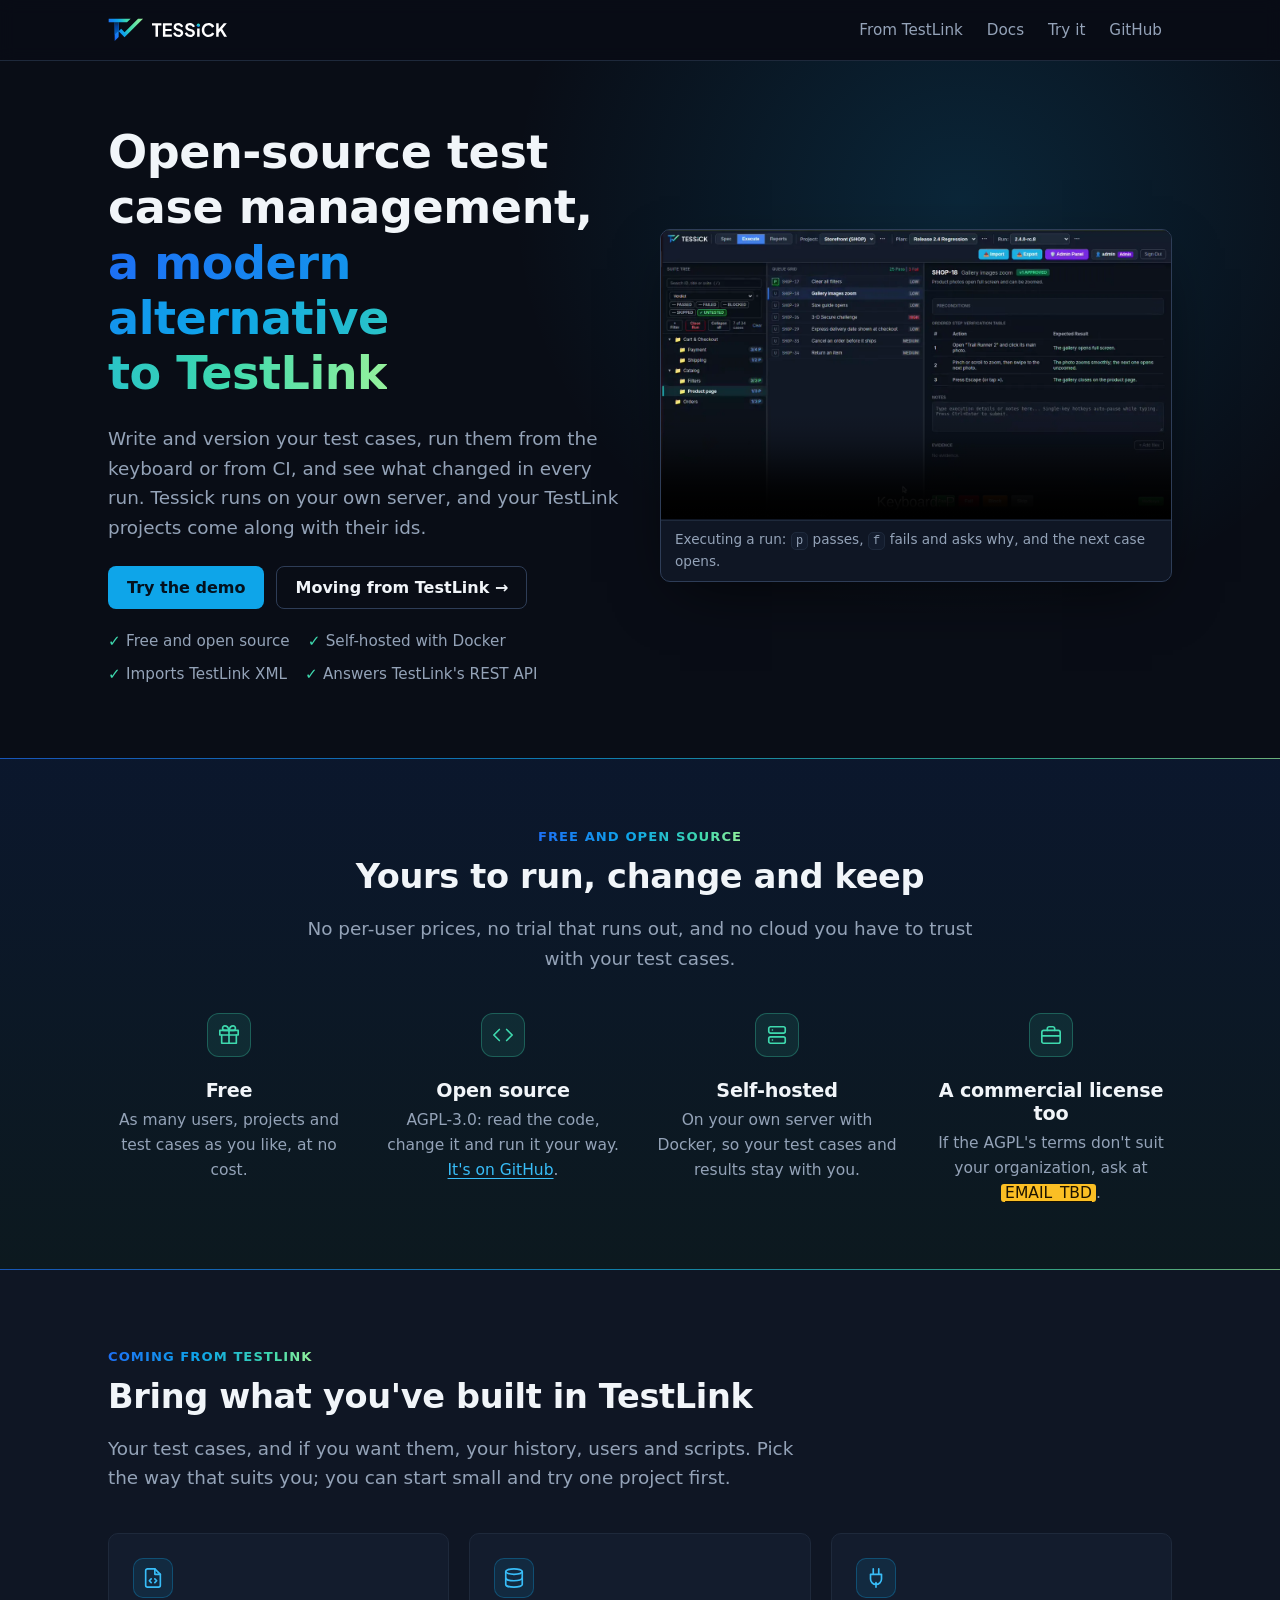
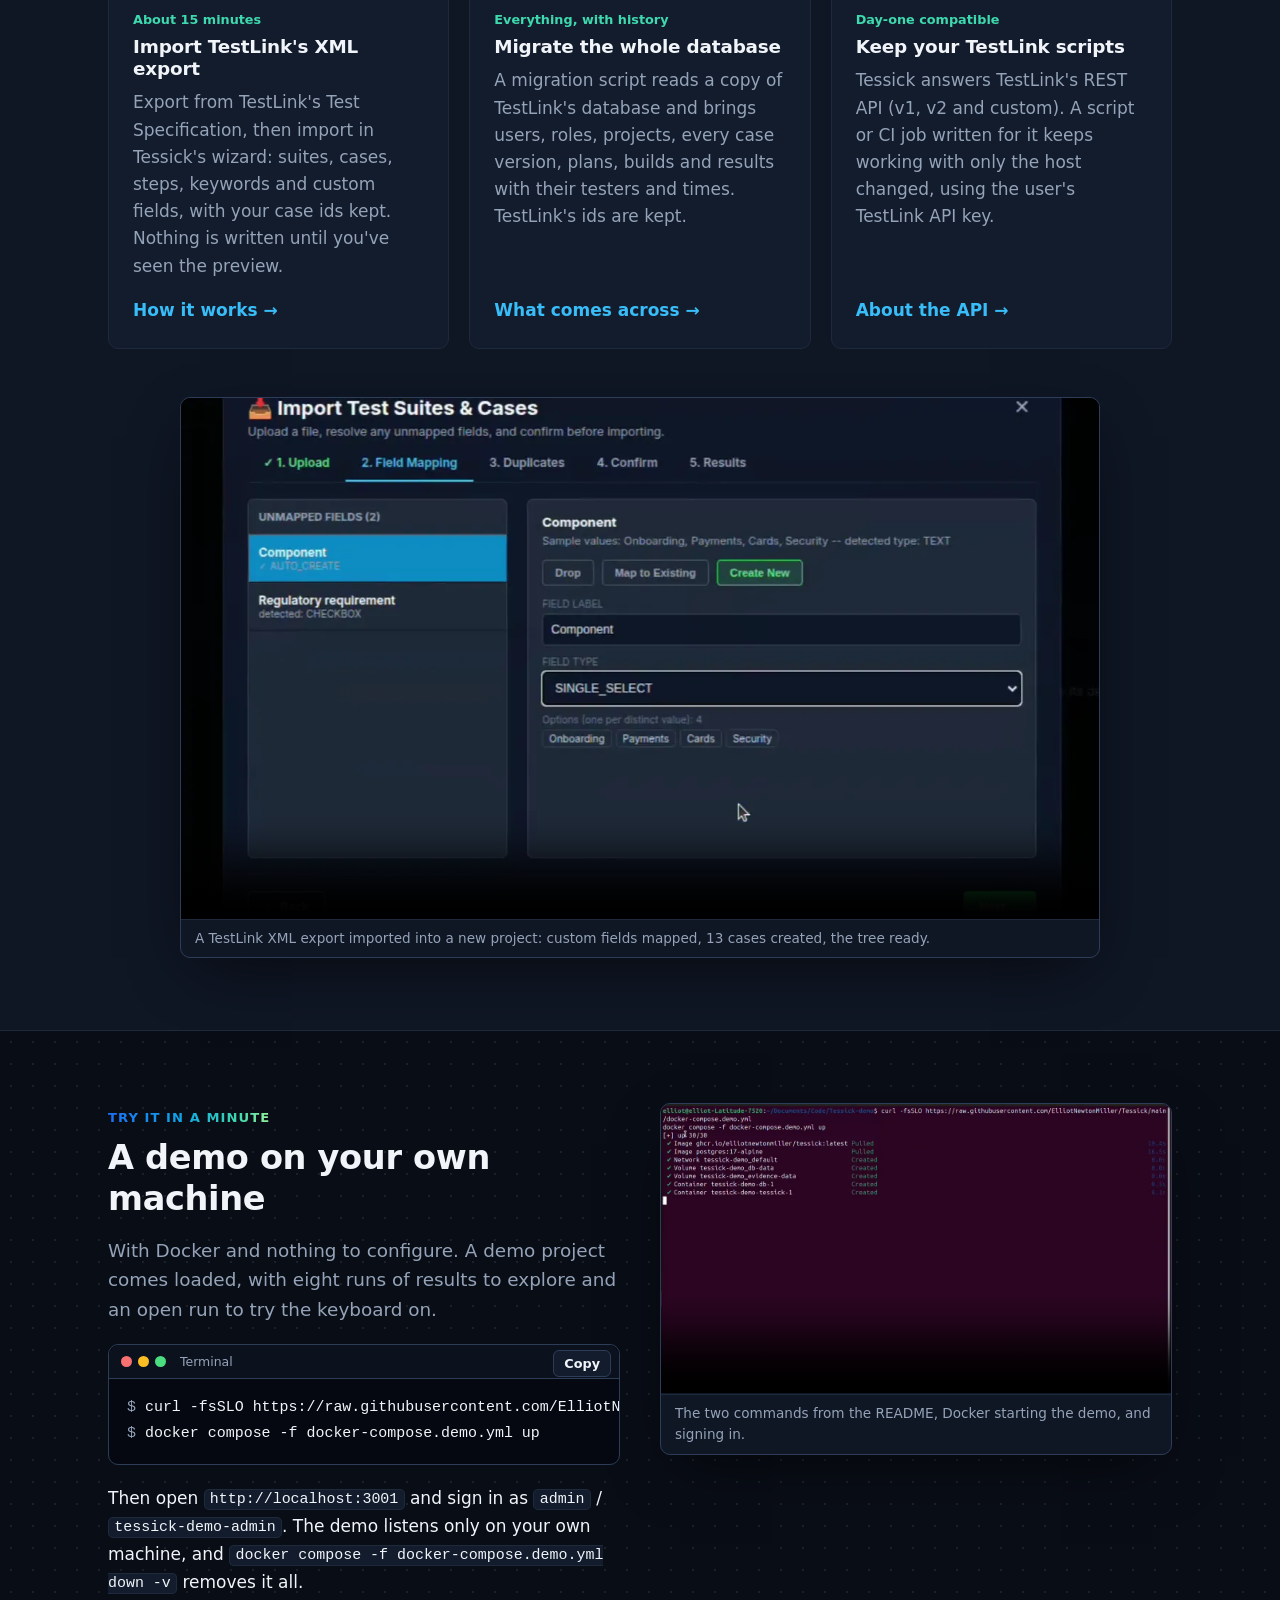
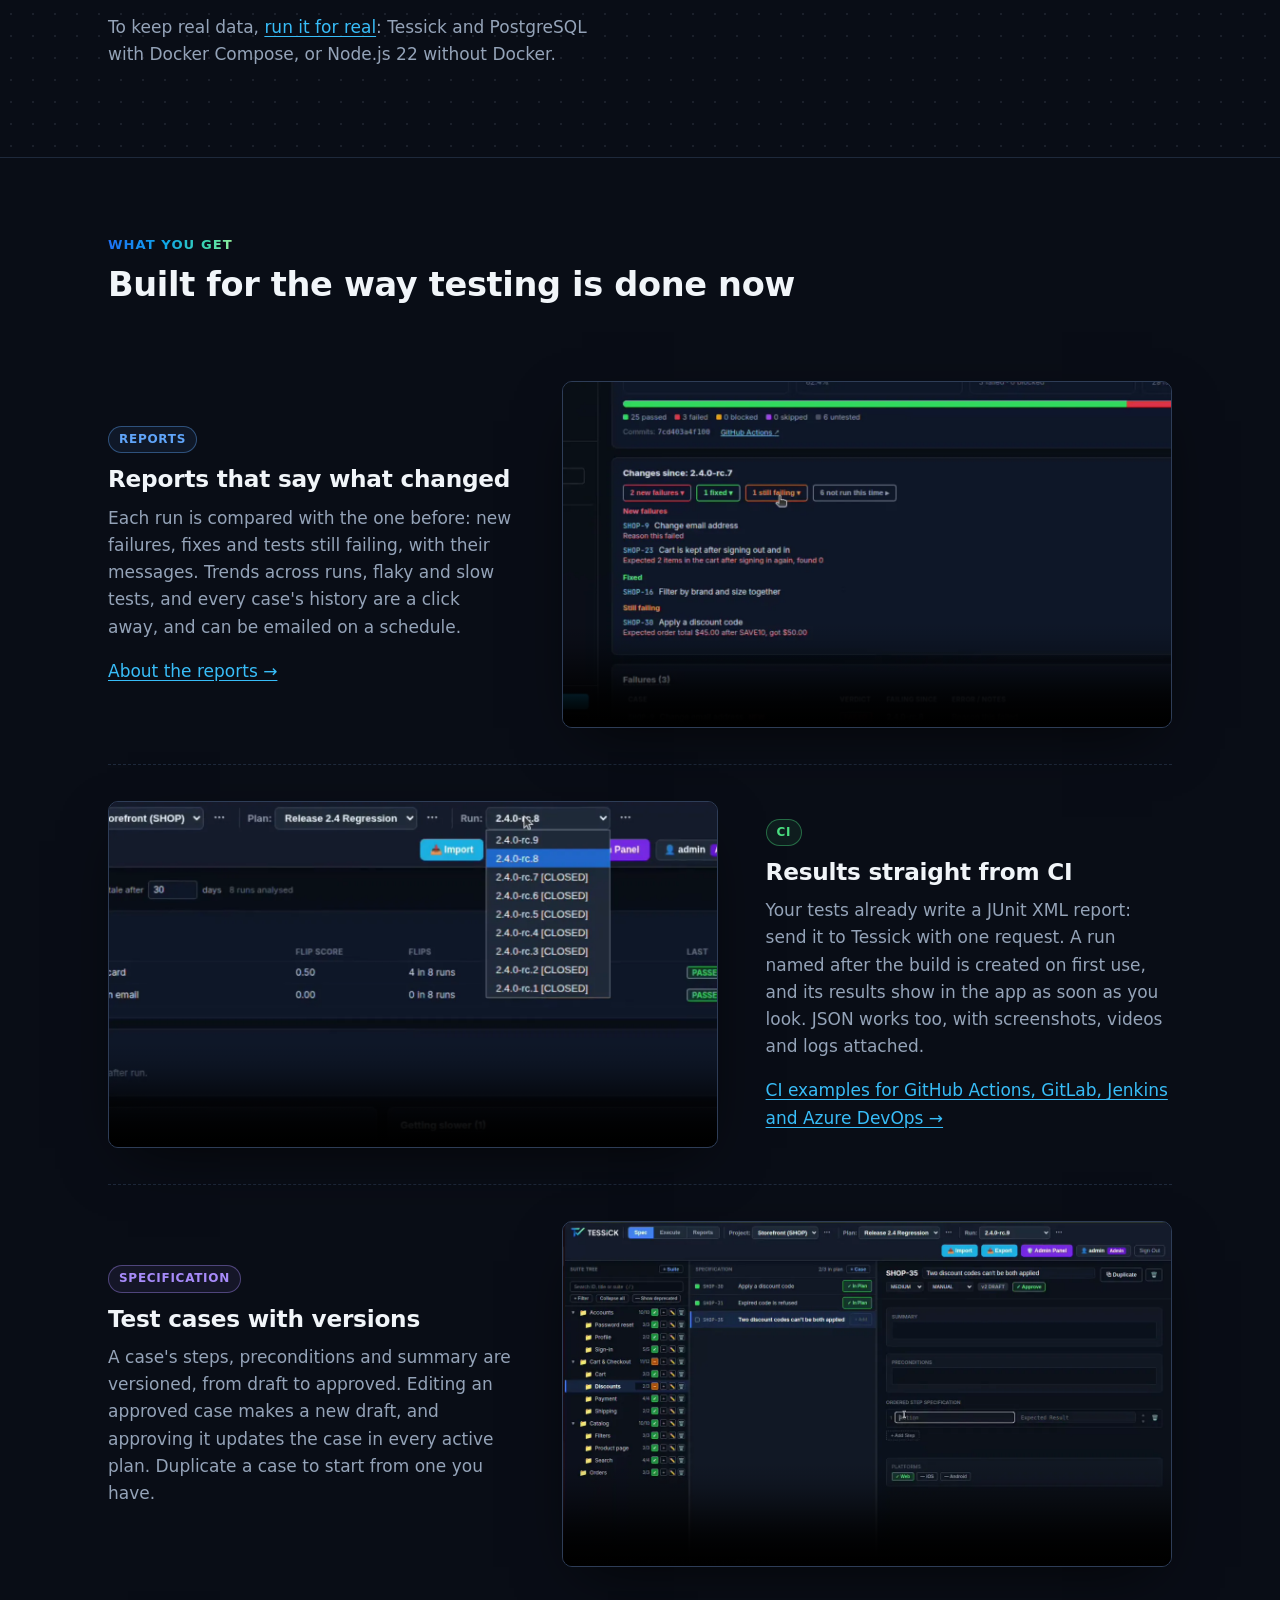
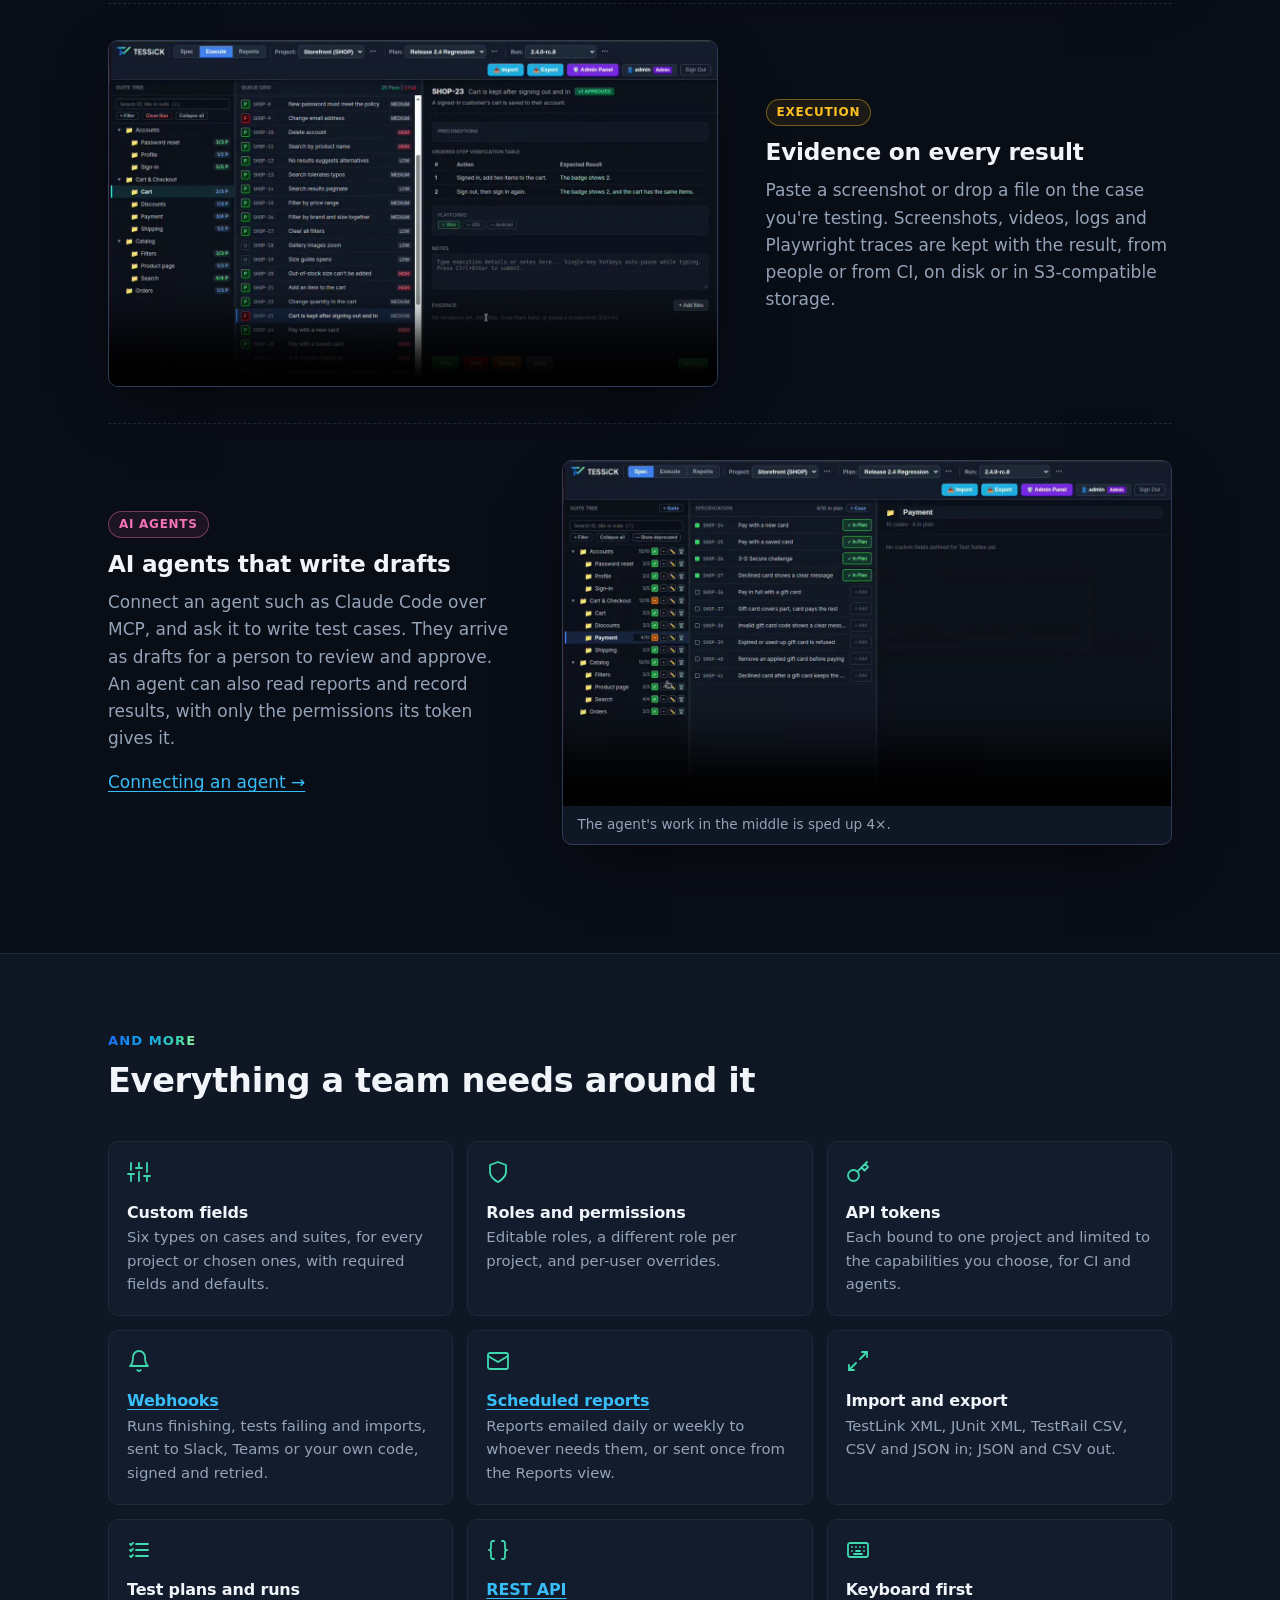
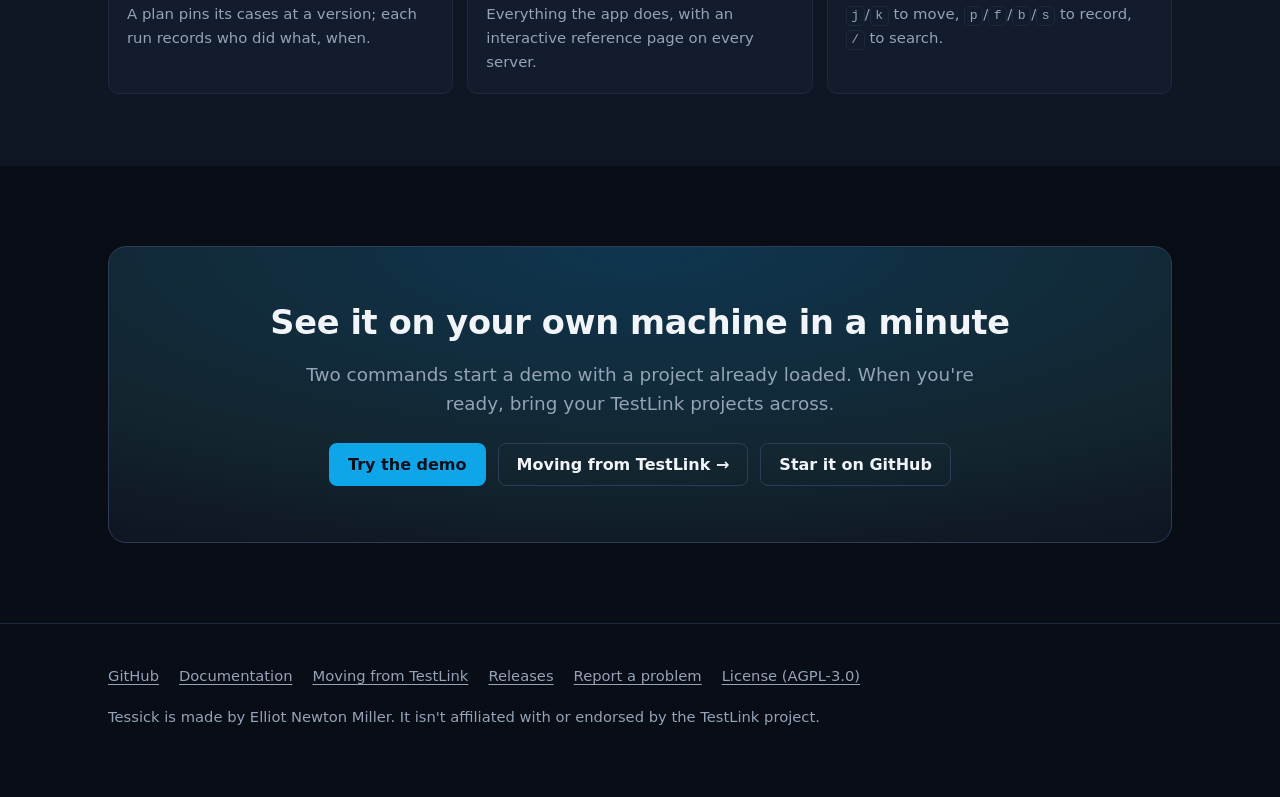
==== index.html @ b635a660 "Home page: free and open source comes second; more variety down the page The free-and-open-source ba" ====
<!doctype html>
<html lang="en">
<head>
  <meta charset="utf-8">
  <meta name="viewport" content="width=device-width, initial-scale=1">
  <title>Tessick: open-source test case management, a modern alternative to TestLink</title>
  <meta name="description" content="Tessick is free, open-source, self-hosted test case management. Bring your TestLink projects across with their ids, run tests from the keyboard or from CI, and see what changed in every run.">
  <link rel="canonical" href="https://elliotnewtonmiller.github.io/tessick-site/">
  <meta property="og:type" content="website">
  <meta property="og:site_name" content="Tessick">
  <meta property="og:title" content="Tessick: open-source test case management">
  <meta property="og:description" content="A modern, self-hosted alternative to TestLink. Your TestLink projects come along with their ids.">
  <meta property="og:url" content="https://elliotnewtonmiller.github.io/tessick-site/">
  <meta property="og:image" content="https://elliotnewtonmiller.github.io/tessick-site/media/og.png">
  <meta property="og:image:width" content="1280">
  <meta property="og:image:height" content="640">
  <meta name="twitter:card" content="summary_large_image">
  <meta name="theme-color" content="#090d16">
  <link rel="icon" type="image/svg+xml" href="assets/tessick-mark.svg">
  <link rel="stylesheet" href="assets/site.css">
  <script type="application/ld+json">
  {
    "@context": "https://schema.org",
    "@type": "SoftwareApplication",
    "name": "Tessick",
    "applicationCategory": "DeveloperApplication",
    "operatingSystem": "Linux, macOS, Windows (Docker)",
    "description": "Open-source, self-hosted test case management: a modern alternative to TestLink.",
    "url": "https://elliotnewtonmiller.github.io/tessick-site/",
    "downloadUrl": "https://github.com/ElliotNewtonMiller/Tessick",
    "license": "https://www.gnu.org/licenses/agpl-3.0.html",
    "offers": { "@type": "Offer", "price": "0", "priceCurrency": "USD" }
  }
  </script>
  <script src="assets/site.js" defer></script>
</head>
<body>
<a class="skip" href="#main">Skip to content</a>

<header class="site-header">
  <div class="wrap">
    <a class="brand" href="./" aria-label="Tessick home">
      <img class="mark" src="assets/tessick-mark.svg" alt="" width="36" height="24">
      <img class="word" src="assets/tessick-wordmark-white.svg" alt="Tessick" width="86" height="14">
    </a>
    <nav class="nav" aria-label="Main">
      <a href="testlink/">From TestLink</a>
      <a href="docs/">Docs</a>
      <a class="hide-sm" href="#try">Try it</a>
      <a href="https://github.com/ElliotNewtonMiller/Tessick">GitHub</a>
    </nav>
  </div>
</header>

<main id="main">

<section class="hero">
  <div class="wrap">
    <div>
      <h1>Open-source test case management, <span class="grad">a modern alternative to&nbsp;TestLink</span></h1>
      <p class="lead">Write and version your test cases, run them from the keyboard or from CI, and see what changed in every run. Tessick runs on your own server, and your TestLink projects come along with their ids.</p>
      <div class="actions">
        <a class="btn btn-primary" href="#try">Try the demo</a>
        <a class="btn btn-ghost" href="testlink/">Moving from TestLink →</a>
      </div>
      <ul class="facts">
        <li>Free and open source</li>
        <li>Self-hosted with Docker</li>
        <li>Imports TestLink XML</li>
        <li>Answers TestLink's REST API</li>
      </ul>
    </div>
    <figure class="clip" style="margin:0">
      <video data-autoplay muted loop playsinline preload="none" poster="media/keyboard-execution.webp" width="1280" height="726" aria-label="Recording results from the keyboard: each key records a verdict and moves to the next case, and a failure takes a note">
        <source src="media/keyboard-execution.mp4" type="video/mp4">
      </video>
      <figcaption>Executing a run: <code>p</code> passes, <code>f</code> fails and asks why, and the next case opens.</figcaption>
    </figure>
  </div>
</section>

<section class="oss" id="open-source">
  <div class="wrap">
    <div class="oss-head">
      <span class="eyebrow">Free and open source</span>
      <h2>Yours to run, change and keep</h2>
      <p class="lead">No per-user prices, no trial that runs out, and no cloud you have to trust with your test cases.</p>
    </div>
    <div class="pillars">
      <div class="pillar"><svg class="icon" viewBox="0 0 24 24" aria-hidden="true"><path d="M20 12v9H4v-9"/><path d="M2 7h20v5H2z"/><path d="M12 21V7"/><path d="M12 7H7.5a2.5 2.5 0 1 1 0-5C11 2 12 7 12 7z"/><path d="M12 7h4.5a2.5 2.5 0 1 0 0-5C13 2 12 7 12 7z"/></svg><h3>Free</h3><p>As many users, projects and test cases as you like, at no cost.</p></div>
      <div class="pillar"><svg class="icon" viewBox="0 0 24 24" aria-hidden="true"><path d="m16 18 6-6-6-6"/><path d="m8 6-6 6 6 6"/></svg><h3>Open source</h3><p>AGPL-3.0: read the code, change it and run it your way. <a href="https://github.com/ElliotNewtonMiller/Tessick">It's on GitHub</a>.</p></div>
      <div class="pillar"><svg class="icon" viewBox="0 0 24 24" aria-hidden="true"><rect x="3" y="3" width="18" height="7" rx="2"/><rect x="3" y="14" width="18" height="7" rx="2"/><path d="M7 6.5h.01M7 17.5h.01"/></svg><h3>Self-hosted</h3><p>On your own server with Docker, so your test cases and results stay with you.</p></div>
      <div class="pillar"><svg class="icon" viewBox="0 0 24 24" aria-hidden="true"><rect x="2" y="7" width="20" height="14" rx="2"/><path d="M16 7V5a2 2 0 0 0-2-2h-4a2 2 0 0 0-2 2v2"/><path d="M2 13h20"/></svg><h3>A commercial license too</h3><p>If the AGPL's terms don't suit your organization, ask at <a class="todo" href="mailto:EMAIL_TBD">EMAIL_TBD</a>.</p></div>
    </div>
  </div>
</section>

<section class="tint" id="from-testlink">
  <div class="wrap">
    <div class="section-head">
      <span class="eyebrow">Coming from TestLink</span>
      <h2>Bring what you've built in TestLink</h2>
      <p class="lead">Your test cases, and if you want them, your history, users and scripts. Pick the way that suits you; you can start small and try one project first.</p>
    </div>
    <div class="cards">
      <div class="card">
        <svg class="icon" viewBox="0 0 24 24" aria-hidden="true"><path d="M14 2H6a2 2 0 0 0-2 2v16a2 2 0 0 0 2 2h12a2 2 0 0 0 2-2V8z"/><path d="M14 2v6h6"/><path d="m10 13-2 2 2 2M14 13l2 2-2 2"/></svg>
        <div class="tag">About 15 minutes</div>
        <h3>Import TestLink's XML export</h3>
        <p>Export from TestLink's Test Specification, then import in Tessick's wizard: suites, cases, steps, keywords and custom fields, with your case ids kept. Nothing is written until you've seen the preview.</p>
        <a class="more" href="testlink/#xml">How it works →</a>
      </div>
      <div class="card">
        <svg class="icon" viewBox="0 0 24 24" aria-hidden="true"><ellipse cx="12" cy="5" rx="9" ry="3"/><path d="M3 5v14c0 1.7 4 3 9 3s9-1.3 9-3V5"/><path d="M3 12c0 1.7 4 3 9 3s9-1.3 9-3"/></svg>
        <div class="tag">Everything, with history</div>
        <h3>Migrate the whole database</h3>
        <p>A migration script reads a copy of TestLink's database and brings users, roles, projects, every case version, plans, builds and results with their testers and times. TestLink's ids are kept.</p>
        <a class="more" href="testlink/#database">What comes across →</a>
      </div>
      <div class="card">
        <svg class="icon" viewBox="0 0 24 24" aria-hidden="true"><path d="M12 22v-5M9 8V2M15 8V2M18 8v5a6 6 0 0 1-12 0V8z"/></svg>
        <div class="tag">Day-one compatible</div>
        <h3>Keep your TestLink scripts</h3>
        <p>Tessick answers TestLink's REST API (v1, v2 and custom). A script or CI job written for it keeps working with only the host changed, using the user's TestLink API key.</p>
        <a class="more" href="testlink/#scripts">About the API →</a>
      </div>
    </div>
    <figure class="clip clip-centre">
      <video data-autoplay muted loop playsinline preload="none" poster="media/testlink-import.webp" width="1280" height="726" aria-label="Importing a TestLink XML export: the wizard maps custom fields, shows what it will create, and the suite tree appears">
        <source src="media/testlink-import.mp4" type="video/mp4">
      </video>
      <figcaption>A TestLink XML export imported into a new project: custom fields mapped, 13 cases created, the tree ready.</figcaption>
    </figure>
  </div>
</section>

<section class="dots" id="try">
  <div class="wrap two-col">
    <div>
      <span class="eyebrow">Try it in a minute</span>
      <h2>A demo on your own machine</h2>
      <p class="lead">With Docker and nothing to configure. A demo project comes loaded, with eight runs of results to explore and an open run to try the keyboard on.</p>
      <div class="code terminal">
        <div class="titlebar"><span></span><span></span><span></span><b>Terminal</b></div>
        <button class="copy" type="button">Copy</button>
        <pre data-copy="curl -fsSLO https://raw.githubusercontent.com/ElliotNewtonMiller/Tessick/main/docker-compose.demo.yml
docker compose -f docker-compose.demo.yml up"><span class="prompt">$ </span>curl -fsSLO https://raw.githubusercontent.com/ElliotNewtonMiller/Tessick/main/docker-compose.demo.yml
<span class="prompt">$ </span>docker compose -f docker-compose.demo.yml up</pre>
      </div>
      <p>Then open <code>http://localhost:3001</code> and sign in as <code>admin</code> / <code>tessick-demo-admin</code>. The demo listens only on your own machine, and <code>docker compose -f docker-compose.demo.yml down -v</code> removes it all.</p>
      <p class="dim">To keep real data, <a href="https://github.com/ElliotNewtonMiller/Tessick/blob/main/docs/deployment.md">run it for real</a>: Tessick and PostgreSQL with Docker Compose, or Node.js 22 without Docker.</p>
    </div>
    <figure class="clip" style="margin:0">
      <video data-autoplay muted loop playsinline preload="none" poster="media/install.webp" width="1280" height="726" aria-label="Running the two demo commands in a terminal, then signing in to the demo">
        <source src="media/install.mp4" type="video/mp4">
      </video>
      <figcaption>The two commands from the README, Docker starting the demo, and signing in.</figcaption>
    </figure>
  </div>
</section>

<section id="features">
  <div class="wrap">
    <div class="section-head">
      <span class="eyebrow">What you get</span>
      <h2>Built for the way testing is done now</h2>
    </div>

    <div class="feature">
      <div class="feature-text">
        <span class="label blue">Reports</span>
        <h3>Reports that say what changed</h3>
        <p>Each run is compared with the one before: new failures, fixes and tests still failing, with their messages. Trends across runs, flaky and slow tests, and every case's history are a click away, and can be emailed on a schedule.</p>
        <a href="https://github.com/ElliotNewtonMiller/Tessick/blob/main/docs/reports_api_and_mcp.md">About the reports →</a>
      </div>
      <figure class="clip" style="margin:0">
        <video data-autoplay muted loop playsinline preload="none" poster="media/reports.webp" width="1280" height="726" aria-label="The Reports view: a plan's overview, then a run compared with the previous one, then flaky and slow tests">
          <source src="media/reports.mp4" type="video/mp4">
        </video>
      </figure>
    </div>

    <div class="feature flip">
      <div class="feature-text">
        <span class="label green">CI</span>
        <h3>Results straight from CI</h3>
        <p>Your tests already write a JUnit XML report: send it to Tessick with one request. A run named after the build is created on first use, and its results show in the app as soon as you look. JSON works too, with screenshots, videos and logs attached.</p>
        <a href="https://github.com/ElliotNewtonMiller/Tessick/blob/main/docs/api_getting_started.md#5-send-results-from-ci">CI examples for GitHub Actions, GitLab, Jenkins and Azure DevOps →</a>
      </div>
      <figure class="clip" style="margin:0">
        <video data-autoplay muted loop playsinline preload="none" poster="media/ci-results.webp" width="1280" height="726" aria-label="A curl command uploads a JUnit file, and the new run appears in Tessick">
          <source src="media/ci-results.mp4" type="video/mp4">
        </video>
      </figure>
    </div>

    <div class="feature">
      <div class="feature-text">
        <span class="label violet">Specification</span>
        <h3>Test cases with versions</h3>
        <p>A case's steps, preconditions and summary are versioned, from draft to approved. Editing an approved case makes a new draft, and approving it updates the case in every active plan. Duplicate a case to start from one you have.</p>
      </div>
      <figure class="clip" style="margin:0">
        <video data-autoplay muted loop playsinline preload="none" poster="media/writing-a-case.webp" width="1280" height="726" aria-label="Writing a new test case: a title, steps with expected results, then approving it and adding it to the plan">
          <source src="media/writing-a-case.mp4" type="video/mp4">
        </video>
      </figure>
    </div>

    <div class="feature flip">
      <div class="feature-text">
        <span class="label amber">Execution</span>
        <h3>Evidence on every result</h3>
        <p>Paste a screenshot or drop a file on the case you're testing. Screenshots, videos, logs and Playwright traces are kept with the result, from people or from CI, on disk or in S3-compatible storage.</p>
      </div>
      <figure class="clip" style="margin:0">
        <video data-autoplay muted loop playsinline preload="none" poster="media/evidence.webp" width="1280" height="726" aria-label="Pasting a screenshot onto a failed result, then opening it in the viewer">
          <source src="media/evidence.mp4" type="video/mp4">
        </video>
      </figure>
    </div>

    <div class="feature">
      <div class="feature-text">
        <span class="label pink">AI agents</span>
        <h3>AI agents that write drafts</h3>
        <p>Connect an agent such as Claude Code over MCP, and ask it to write test cases. They arrive as drafts for a person to review and approve. An agent can also read reports and record results, with only the permissions its token gives it.</p>
        <a href="https://github.com/ElliotNewtonMiller/Tessick/blob/main/docs/reports_api_and_mcp.md#mcp-for-ai-agents">Connecting an agent →</a>
      </div>
      <figure class="clip" style="margin:0">
        <video data-autoplay muted loop playsinline preload="none" poster="media/ai-agent.webp" width="1280" height="726" aria-label="Claude Code is asked to write gift card test cases; they appear in Tessick as drafts">
          <source src="media/ai-agent.mp4" type="video/mp4">
        </video>
        <figcaption>The agent's work in the middle is sped up 4×.</figcaption>
      </figure>
    </div>
  </div>
</section>

<section class="tint" id="more">
  <div class="wrap">
    <div class="section-head">
      <span class="eyebrow">And more</span>
      <h2>Everything a team needs around it</h2>
    </div>
    <div class="grid-more">
      <div><svg class="icon" viewBox="0 0 24 24" aria-hidden="true"><path d="M4 21v-7M4 10V3M12 21v-9M12 8V3M20 21v-5M20 12V3M1 14h6M9 8h6M17 16h6"/></svg><h3>Custom fields</h3><p>Six types on cases and suites, for every project or chosen ones, with required fields and defaults.</p></div>
      <div><svg class="icon" viewBox="0 0 24 24" aria-hidden="true"><path d="M12 22s8-4 8-10V5l-8-3-8 3v7c0 6 8 10 8 10z"/></svg><h3>Roles and permissions</h3><p>Editable roles, a different role per project, and per-user overrides.</p></div>
      <div><svg class="icon" viewBox="0 0 24 24" aria-hidden="true"><circle cx="7.5" cy="15.5" r="5.5"/><path d="m21 2-9.6 9.6M15.5 7.5l3 3L22 7l-3-3"/></svg><h3>API tokens</h3><p>Each bound to one project and limited to the capabilities you choose, for CI and agents.</p></div>
      <div><svg class="icon" viewBox="0 0 24 24" aria-hidden="true"><path d="M6 8a6 6 0 0 1 12 0c0 7 3 9 3 9H3s3-2 3-9"/><path d="M10.3 21a1.94 1.94 0 0 0 3.4 0"/></svg><h3><a href="https://github.com/ElliotNewtonMiller/Tessick/blob/main/docs/api_getting_started.md#9-get-notified-webhooks">Webhooks</a></h3><p>Runs finishing, tests failing and imports, sent to Slack, Teams or your own code, signed and retried.</p></div>
      <div><svg class="icon" viewBox="0 0 24 24" aria-hidden="true"><rect x="2" y="4" width="20" height="16" rx="2"/><path d="m22 7-10 6L2 7"/></svg><h3><a href="https://github.com/ElliotNewtonMiller/Tessick/blob/main/docs/reports_api_and_mcp.md#emailing-reports">Scheduled reports</a></h3><p>Reports emailed daily or weekly to whoever needs them, or sent once from the Reports view.</p></div>
      <div><svg class="icon" viewBox="0 0 24 24" aria-hidden="true"><path d="M16 3h5v5"/><path d="M21 3 14 10"/><path d="M8 21H3v-5"/><path d="M3 21l7-7"/></svg><h3>Import and export</h3><p>TestLink XML, JUnit XML, TestRail CSV, CSV and JSON in; JSON and CSV out.</p></div>
      <div><svg class="icon" viewBox="0 0 24 24" aria-hidden="true"><path d="M9 6h12M9 12h12M9 18h12"/><path d="m3 6 1 1 2-2M3 12l1 1 2-2M3 18l1 1 2-2"/></svg><h3>Test plans and runs</h3><p>A plan pins its cases at a version; each run records who did what, when.</p></div>
      <div><svg class="icon" viewBox="0 0 24 24" aria-hidden="true"><path d="M8 3H7a2 2 0 0 0-2 2v5a2 2 0 0 1-2 2 2 2 0 0 1 2 2v5a2 2 0 0 0 2 2h1"/><path d="M16 21h1a2 2 0 0 0 2-2v-5a2 2 0 0 1 2-2 2 2 0 0 1-2-2V5a2 2 0 0 0-2-2h-1"/></svg><h3><a href="https://github.com/ElliotNewtonMiller/Tessick/blob/main/docs/api_getting_started.md">REST API</a></h3><p>Everything the app does, with an interactive reference page on every server.</p></div>
      <div><svg class="icon" viewBox="0 0 24 24" aria-hidden="true"><rect x="2" y="5" width="20" height="14" rx="2"/><path d="M6 9h.01M10 9h.01M14 9h.01M18 9h.01M6 13h.01M18 13h.01M8 16h8M10 13h4"/></svg><h3>Keyboard first</h3><p><code>j</code>/<code>k</code> to move, <code>p</code>/<code>f</code>/<code>b</code>/<code>s</code> to record, <code>/</code> to search.</p></div>
    </div>
  </div>
</section>

<section class="cta">
  <div class="wrap">
    <div class="cta-box">
      <h2>See it on your own machine in a minute</h2>
      <p class="lead">Two commands start a demo with a project already loaded. When you're ready, bring your TestLink projects across.</p>
      <div class="actions">
        <a class="btn btn-primary" href="#try">Try the demo</a>
        <a class="btn btn-ghost" href="testlink/">Moving from TestLink →</a>
        <a class="btn btn-ghost" href="https://github.com/ElliotNewtonMiller/Tessick">Star it on GitHub</a>
      </div>
    </div>
  </div>
</section>

</main>

<footer class="site-footer">
  <div class="wrap">
    <nav aria-label="Footer">
      <a href="https://github.com/ElliotNewtonMiller/Tessick">GitHub</a>
      <a href="docs/">Documentation</a>
      <a href="testlink/">Moving from TestLink</a>
      <a href="https://github.com/ElliotNewtonMiller/Tessick/releases">Releases</a>
      <a href="https://github.com/ElliotNewtonMiller/Tessick/issues">Report a problem</a>
      <a href="https://github.com/ElliotNewtonMiller/Tessick/blob/main/LICENSE">License (AGPL-3.0)</a>
    </nav>
    <p>Tessick is made by Elliot Newton Miller. It isn't affiliated with or endorsed by the TestLink project.</p>
  </div>
</footer>
</body>
</html>
---- assets/site.css ----
/* Tessick's website. Dark, in the app's colours and the logo's gradient. */

:root {
  --bg: #090d16;
  --bg-raised: #0f1624;
  --panel: #131c2d;
  --line: #1e293b;
  --line-strong: #2e3d57;
  --text: #f1f5f9;
  --text-dim: #94a3b8;
  --accent: #0ea5e9;
  --accent-strong: #38bdf8;
  --green: #3ed9ae;
  --gradient: linear-gradient(90deg, #1d70f5, #0ea5e9 45%, #3ed9ae 80%, #95f19c);
  --radius: 10px;
  --wide: 1120px;
  --font: system-ui, -apple-system, "Segoe UI", Roboto, "Helvetica Neue", Arial, sans-serif;
  --mono: ui-monospace, "SF Mono", "Cascadia Code", "JetBrains Mono", Menlo, Consolas, monospace;
  color-scheme: dark;
}

*, *::before, *::after { box-sizing: border-box; }

html { scroll-behavior: smooth; }
@media (prefers-reduced-motion: reduce) { html { scroll-behavior: auto; } }

body {
  margin: 0;
  background: var(--bg);
  color: var(--text);
  font: 17px/1.6 var(--font);
  -webkit-font-smoothing: antialiased;
}

img, video { display: block; max-width: 100%; height: auto; }

/* Grid items may shrink below their contents' width (a video's 1280px), or the page scrolls sideways. */
.hero .wrap > *, .two-col > *, .feature > *, .cards > *, .pillars > * { min-width: 0; }

a { color: var(--accent-strong); text-underline-offset: 3px; }
a:hover { color: #7dd3fc; }

h1, h2, h3 { line-height: 1.2; margin: 0 0 0.5em; letter-spacing: -0.01em; }
h1 { font-size: clamp(2rem, 3.6vw, 2.9rem); font-weight: 750; }
h2 { font-size: clamp(1.55rem, 3vw, 2.1rem); font-weight: 700; }
h3 { font-size: 1.15rem; font-weight: 650; }
p { margin: 0 0 1em; }

code, pre { font-family: var(--mono); font-size: 0.88em; }
:not(pre) > code { background: var(--panel); border: 1px solid var(--line); border-radius: 5px; padding: 0.1em 0.35em; }

.wrap { max-width: var(--wide); margin: 0 auto; padding: 0 16px; }
@media (min-width: 700px) { .wrap { padding: 0 28px; } }

.skip { position: absolute; left: -999px; }
.skip:focus { left: 16px; top: 12px; background: var(--panel); padding: 8px 12px; border-radius: 6px; z-index: 10; }

/* Header */
.site-header { border-bottom: 1px solid var(--line); background: rgba(9, 13, 22, 0.92); position: sticky; top: 0; z-index: 5; backdrop-filter: blur(8px); }
.site-header .wrap { display: flex; align-items: center; gap: 16px; min-height: 60px; }
.brand { display: flex; align-items: center; gap: 8px; text-decoration: none; margin-right: auto; }
.brand img.mark { height: 24px; width: auto; }
.brand img.word { height: 14px; width: auto; }
.nav { display: flex; gap: 4px; align-items: center; flex-wrap: wrap; }
.nav a { color: var(--text-dim); text-decoration: none; font-size: 0.95rem; padding: 6px 10px; border-radius: 6px; }
.nav a:hover, .nav a[aria-current="page"] { color: var(--text); background: var(--panel); }
@media (max-width: 560px) {
  .site-header .wrap { gap: 8px; }
  .nav { flex-wrap: nowrap; gap: 0; }
  .nav a.hide-sm { display: none; }
  .nav a { padding: 6px 7px; font-size: 0.9rem; white-space: nowrap; }
}
@media (max-width: 360px) { .brand img.word { display: none; } }

/* Buttons */
.btn { display: inline-flex; align-items: center; gap: 8px; padding: 11px 18px; border-radius: 8px; font-weight: 600; text-decoration: none; border: 1px solid transparent; font-size: 1rem; line-height: 1.2; cursor: pointer; }
.btn-primary { background: var(--accent); color: #04111d; }
.btn-primary:hover { background: var(--accent-strong); color: #04111d; }
.btn-ghost { border-color: var(--line-strong); color: var(--text); background: transparent; }
.btn-ghost:hover { background: var(--panel); color: var(--text); }
.actions { display: flex; flex-wrap: wrap; gap: 12px; margin-top: 24px; }

/* Sections */
section { padding: 72px 0; }
section + section { border-top: 1px solid var(--line); }
section.oss, section.oss + section, section.cta { border-top: 0; }
.eyebrow { display: inline-block; font-size: 0.82rem; font-weight: 650; letter-spacing: 0.08em; text-transform: uppercase; background: var(--gradient); -webkit-background-clip: text; background-clip: text; color: transparent; margin-bottom: 10px; }
.lead { font-size: 1.15rem; color: var(--text-dim); max-width: 62ch; }
.section-head { max-width: 720px; margin-bottom: 40px; }
.dim { color: var(--text-dim); }

/* Hero */
.hero { padding: 64px 0 72px; position: relative; overflow: hidden; }
.hero::before { content: ""; position: absolute; inset: -40% -10% auto auto; width: 70%; height: 120%; background: radial-gradient(closest-side, rgba(14, 165, 233, 0.16), transparent); pointer-events: none; }
.hero .wrap { display: grid; gap: 40px; align-items: center; position: relative; }
@media (min-width: 960px) { .hero .wrap { grid-template-columns: 1fr 1fr; } }
.hero h1 .grad { background: var(--gradient); -webkit-background-clip: text; background-clip: text; color: transparent; }
.hero .facts { list-style: none; padding: 0; margin: 20px 0 0; display: flex; flex-wrap: wrap; gap: 8px 18px; color: var(--text-dim); font-size: 0.95rem; }
.hero .facts li::before { content: "✓ "; color: var(--green); font-weight: 700; }

/* Clips */
.clip { border-radius: var(--radius); overflow: hidden; border: 1px solid var(--line-strong); background: var(--bg-raised); box-shadow: 0 20px 60px -20px rgba(0, 0, 0, 0.7); }
.clip video { width: 100%; aspect-ratio: 1280 / 726; object-fit: cover; }
.clip-centre { max-width: 920px; margin: 48px auto 0; }
.clip figcaption { font-size: 0.85rem; color: var(--text-dim); padding: 8px 14px; border-top: 1px solid var(--line); }

/* Cards */
.cards { display: grid; gap: 20px; }
@media (min-width: 820px) { .cards { grid-template-columns: repeat(3, 1fr); } }
.card { background: var(--panel); border: 1px solid var(--line); border-radius: var(--radius); padding: 24px; display: flex; flex-direction: column; }
.card p { color: var(--text-dim); }
.card .more { margin-top: auto; font-weight: 600; text-decoration: none; }
.card .tag { font-size: 0.8rem; color: var(--green); font-weight: 650; margin-bottom: 6px; }

/* Feature rows */
.feature { display: grid; gap: 28px; align-items: center; padding: 36px 0; }
.feature + .feature { border-top: 1px dashed var(--line); }
@media (min-width: 900px) {
  /* The clip always takes the wider column; .flip puts it on the left. */
  .feature { grid-template-columns: 2fr 3fr; grid-template-areas: "text clip"; gap: 48px; }
  .feature.flip { grid-template-columns: 3fr 2fr; grid-template-areas: "clip text"; }
  .feature > .feature-text { grid-area: text; }
  .feature > .clip { grid-area: clip; }
}
.feature-text p { color: var(--text-dim); }

/* More grid */
.grid-more { display: grid; gap: 14px; grid-template-columns: repeat(auto-fill, minmax(min(100%, 300px), 1fr)); }
.grid-more div { background: var(--panel); border: 1px solid var(--line); border-radius: var(--radius); padding: 18px; }
.grid-more h3 { font-size: 1rem; margin-bottom: 4px; }
.grid-more p { color: var(--text-dim); font-size: 0.93rem; margin: 0; }

/* Code block with copy */
.code { position: relative; background: #050810; border: 1px solid var(--line-strong); border-radius: var(--radius); margin: 20px 0; }
.code pre { margin: 0; padding: 44px 18px 18px; overflow-x: auto; line-height: 1.7; }
.code .copy { position: absolute; top: 8px; right: 8px; font: 600 0.8rem var(--font); background: var(--panel); color: var(--text); border: 1px solid var(--line-strong); border-radius: 6px; padding: 5px 10px; cursor: pointer; }
.code .copy:hover { background: var(--line-strong); }
.code .prompt { color: var(--text-dim); user-select: none; }
.two-col { display: grid; gap: 40px; }
@media (min-width: 900px) { .two-col { grid-template-columns: 1fr 1fr; align-items: start; } }

/* Tables */
.table-wrap { overflow-x: auto; border: 1px solid var(--line); border-radius: var(--radius); }
table { border-collapse: collapse; width: 100%; font-size: 0.95rem; }
th, td { text-align: left; padding: 12px 16px; border-bottom: 1px solid var(--line); vertical-align: top; }
th { background: var(--panel); font-weight: 650; }
tr:last-child td { border-bottom: 0; }
td:first-child { color: var(--text-dim); white-space: nowrap; }
.yes { color: var(--green); font-weight: 650; }
.no { color: var(--text-dim); }

/* FAQ */
details { background: var(--panel); border: 1px solid var(--line); border-radius: var(--radius); padding: 0 20px; margin-bottom: 12px; }
summary { cursor: pointer; font-weight: 650; padding: 16px 0; }
details p { color: var(--text-dim); }


/* Doc list */
.doc-list { display: grid; gap: 14px; }
.doc-list .doc { display: grid; gap: 4px; padding: 18px 20px; background: var(--panel); border: 1px solid var(--line); border-radius: var(--radius); text-decoration: none; color: var(--text); }
.doc-list a.doc:hover { border-color: var(--accent); }
.doc-list .who { font-size: 0.82rem; color: var(--green); font-weight: 650; text-transform: uppercase; letter-spacing: 0.06em; }
.doc-list .what { color: var(--text-dim); font-size: 0.95rem; }
.note { border-left: 3px solid #fbbf24; background: rgba(251, 191, 36, 0.07); padding: 14px 18px; border-radius: 0 var(--radius) var(--radius) 0; color: var(--text); }

/* Footer */
.site-footer { border-top: 1px solid var(--line); padding: 40px 0 56px; color: var(--text-dim); font-size: 0.92rem; }
.site-footer .wrap { display: grid; gap: 18px; }
.site-footer nav { display: flex; flex-wrap: wrap; gap: 8px 20px; }
.site-footer a { color: var(--text-dim); }
.site-footer a:hover { color: var(--text); }

/* Not yet filled in: shows plainly until it is. */
.todo { background: #fbbf24; color: #1c1300; padding: 0 4px; border-radius: 3px; }

/* Section backgrounds, so the page doesn't read the same from top to bottom. */
.tint { background: var(--bg-raised); }
.dots { background-image: radial-gradient(rgba(148, 163, 184, 0.13) 1px, transparent 1px); background-size: 22px 22px; }

/* Icons: line drawings in the logo's colours. */
.icon { width: 26px; height: 26px; fill: none; stroke: var(--green); stroke-width: 1.8; stroke-linecap: round; stroke-linejoin: round; margin-bottom: 12px; }

/* Free and open source: the band under the hero. */
.oss { position: relative; padding: 64px 0; background:
  linear-gradient(180deg, rgba(29, 112, 245, 0.10), rgba(62, 217, 174, 0.06)), var(--bg); }
.oss::before, .oss::after { content: ""; position: absolute; left: 0; right: 0; height: 1px; background: var(--gradient); opacity: 0.7; }
.oss::before { top: 0; }
.oss::after { bottom: 0; }
.oss-head { text-align: center; max-width: 680px; margin: 0 auto 40px; }
.oss-head .lead { margin: 0 auto; }
.pillars { display: grid; gap: 28px 32px; grid-template-columns: repeat(auto-fit, minmax(min(100%, 220px), 1fr)); }
.pillar { text-align: center; }
.pillar .icon { width: 44px; height: 44px; padding: 10px; margin: 0 auto 14px; border-radius: 12px; background: rgba(62, 217, 174, 0.1); border: 1px solid rgba(62, 217, 174, 0.3); box-sizing: border-box; }
.pillar h3 { font-size: 1.2rem; margin-bottom: 6px; }
.pillar p { color: var(--text-dim); font-size: 0.97rem; margin: 0; }

/* The TestLink cards' icons sit in a tile. */
.card .icon { width: 40px; height: 40px; padding: 8px; border-radius: 10px; background: rgba(14, 165, 233, 0.1); border: 1px solid rgba(14, 165, 233, 0.3); stroke: var(--accent-strong); box-sizing: border-box; }
.tint .card { background: var(--panel); }

/* The demo commands in a terminal window. */
.terminal .titlebar { display: flex; align-items: center; gap: 6px; padding: 9px 12px; border-bottom: 1px solid var(--line-strong); background: #0b111d; border-radius: var(--radius) var(--radius) 0 0; }
.terminal .titlebar span { width: 11px; height: 11px; border-radius: 50%; background: #334155; }
.terminal .titlebar span:nth-child(1) { background: #f87171; }
.terminal .titlebar span:nth-child(2) { background: #fbbf24; }
.terminal .titlebar span:nth-child(3) { background: #4ade80; }
.terminal .titlebar b { font: 500 0.78rem var(--font); color: var(--text-dim); margin-left: 8px; }
.terminal .copy { top: 5px; }
.terminal pre { padding-top: 16px; }

/* Feature rows: a coloured label each. */
.label { display: inline-block; font-size: 0.75rem; font-weight: 700; letter-spacing: 0.06em; text-transform: uppercase; padding: 3px 10px; border-radius: 999px; margin-bottom: 12px; border: 1px solid; }
.label.blue { color: #60a5fa; border-color: rgba(96, 165, 250, 0.4); background: rgba(96, 165, 250, 0.08); }
.label.green { color: #4ade80; border-color: rgba(74, 222, 128, 0.4); background: rgba(74, 222, 128, 0.08); }
.label.violet { color: #a78bfa; border-color: rgba(167, 139, 250, 0.4); background: rgba(167, 139, 250, 0.08); }
.label.amber { color: #fbbf24; border-color: rgba(251, 191, 36, 0.4); background: rgba(251, 191, 36, 0.08); }
.label.pink { color: #f472b6; border-color: rgba(244, 114, 182, 0.4); background: rgba(244, 114, 182, 0.08); }
.feature h3 { font-size: 1.45rem; }

/* "And more" tiles. */
.grid-more .icon { width: 24px; height: 24px; margin-bottom: 10px; }

/* The closing call to action. */
.cta { padding: 80px 0; }
.cta-box { text-align: center; padding: 56px 24px; border-radius: 18px; border: 1px solid var(--line-strong);
  background: radial-gradient(120% 140% at 50% 0%, rgba(14, 165, 233, 0.22), rgba(62, 217, 174, 0.08) 55%, transparent 80%), var(--bg-raised); }
.cta-box .lead { margin: 0 auto; }
.cta-box .actions { justify-content: center; }
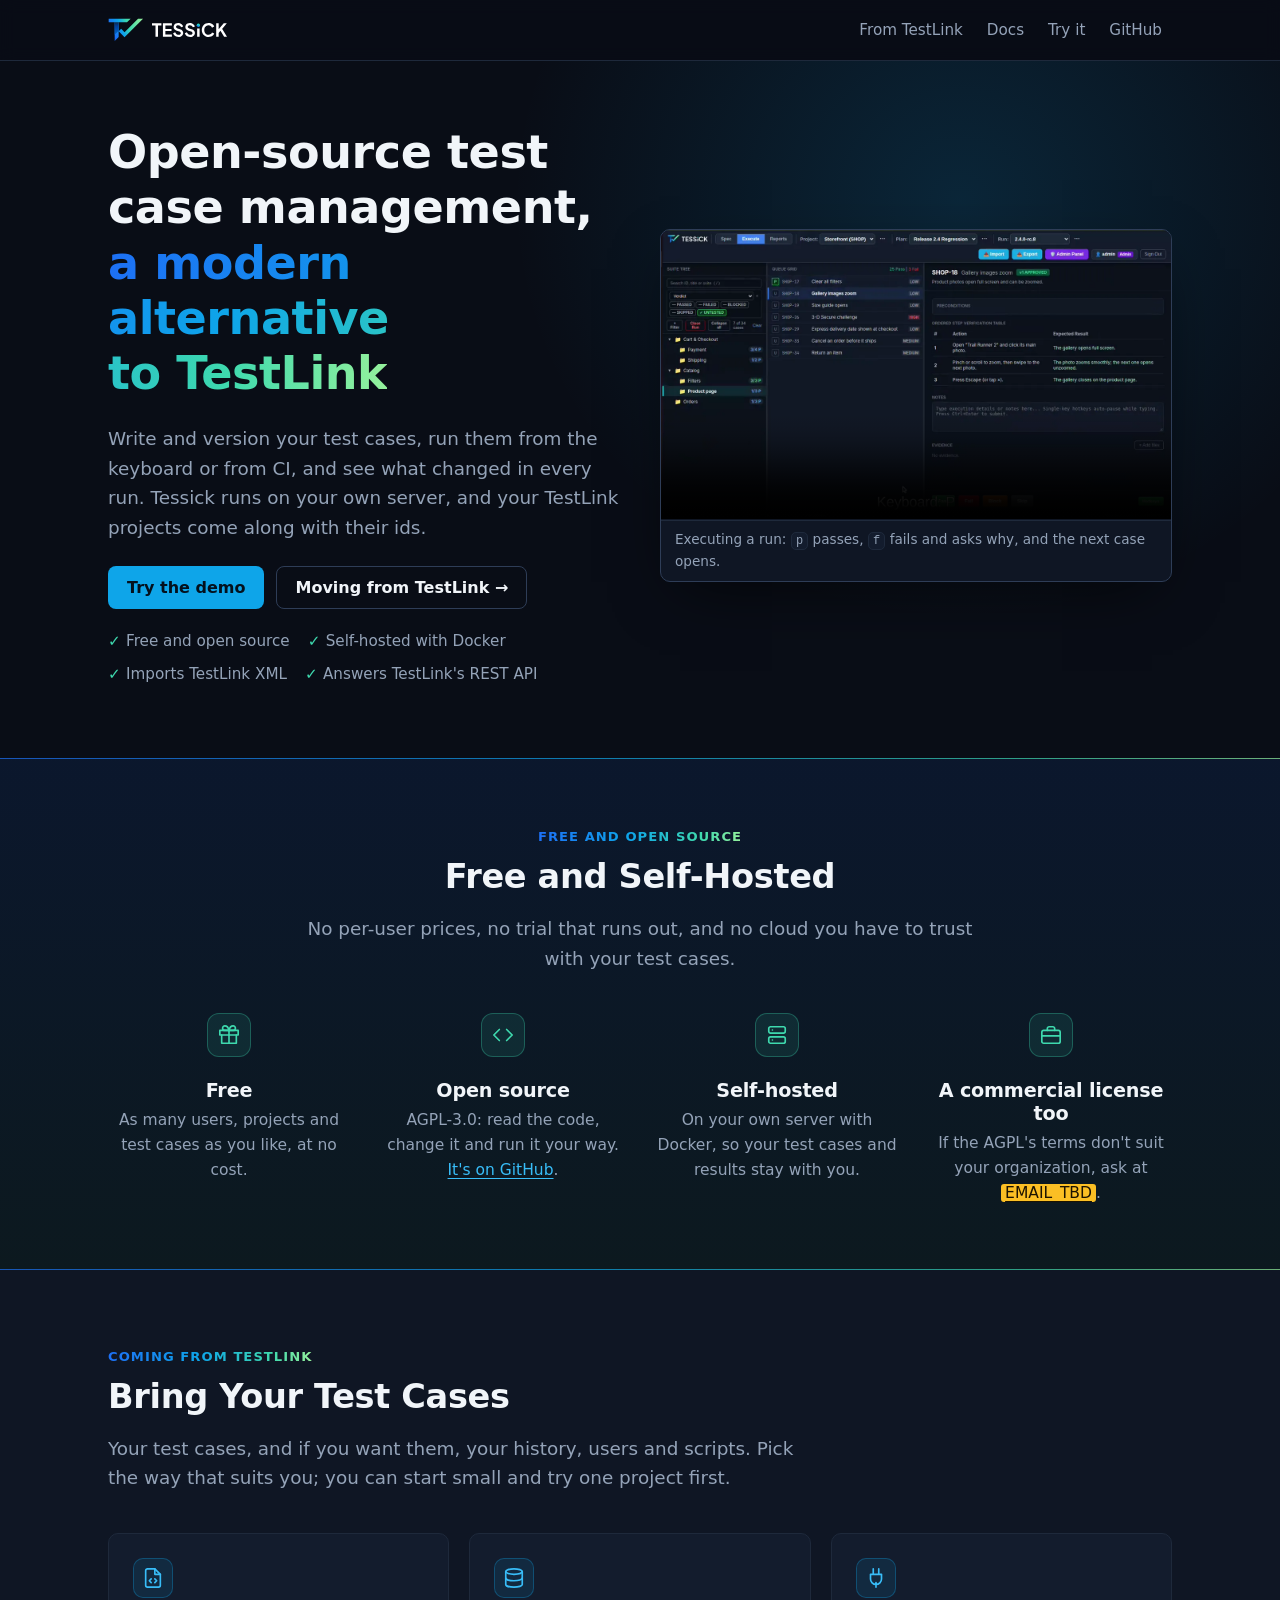
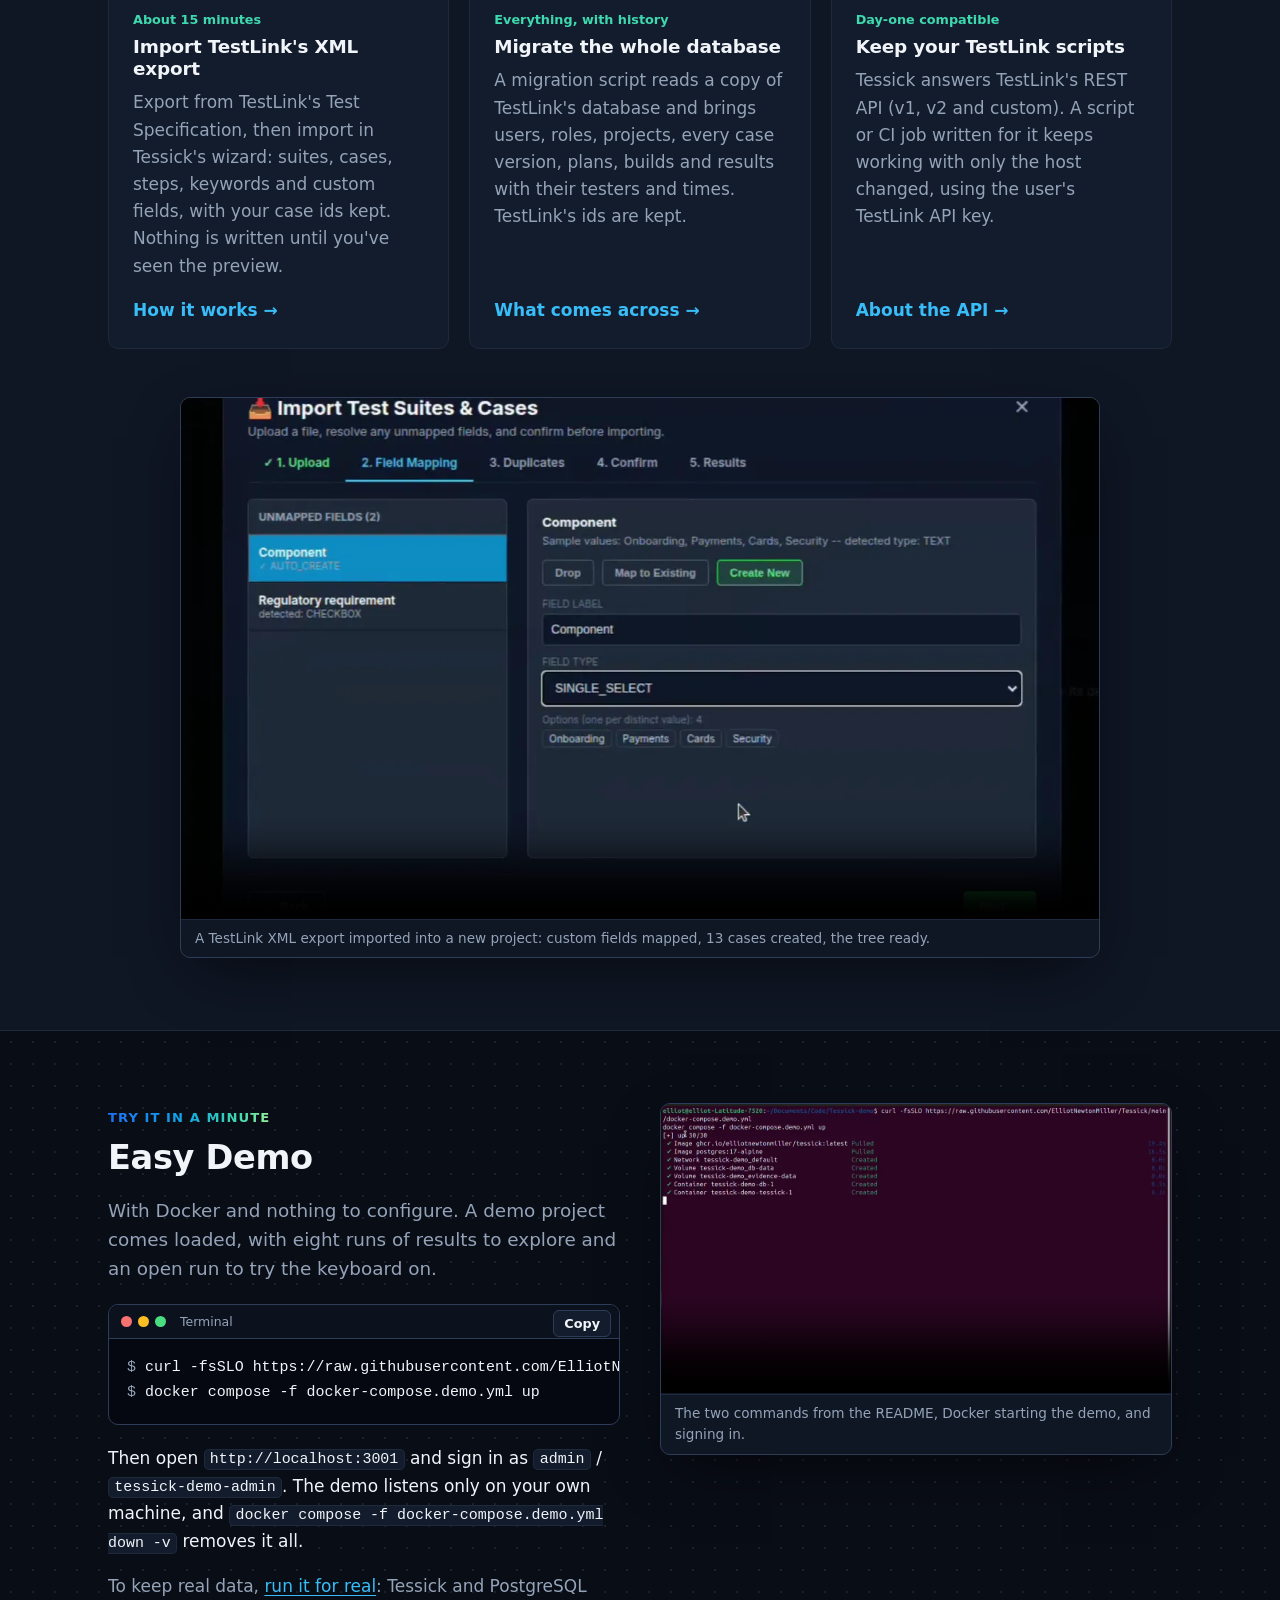
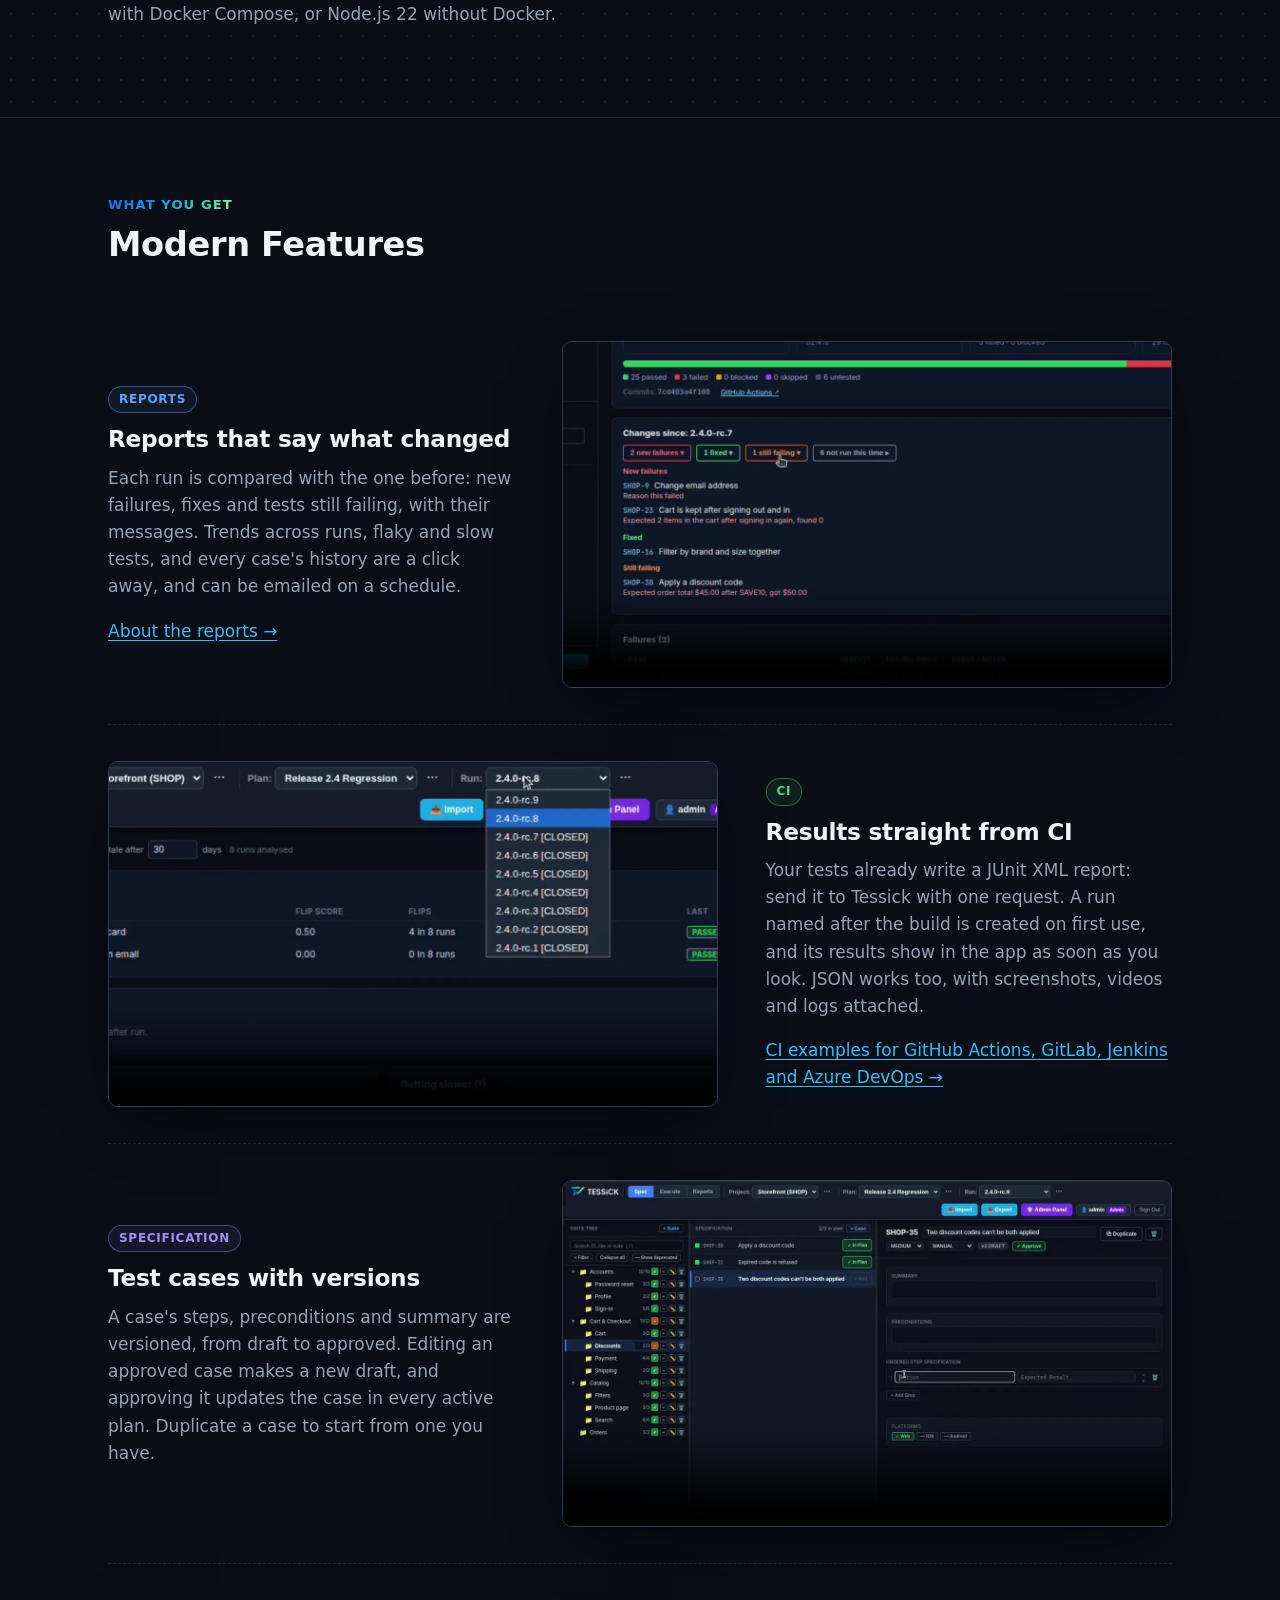
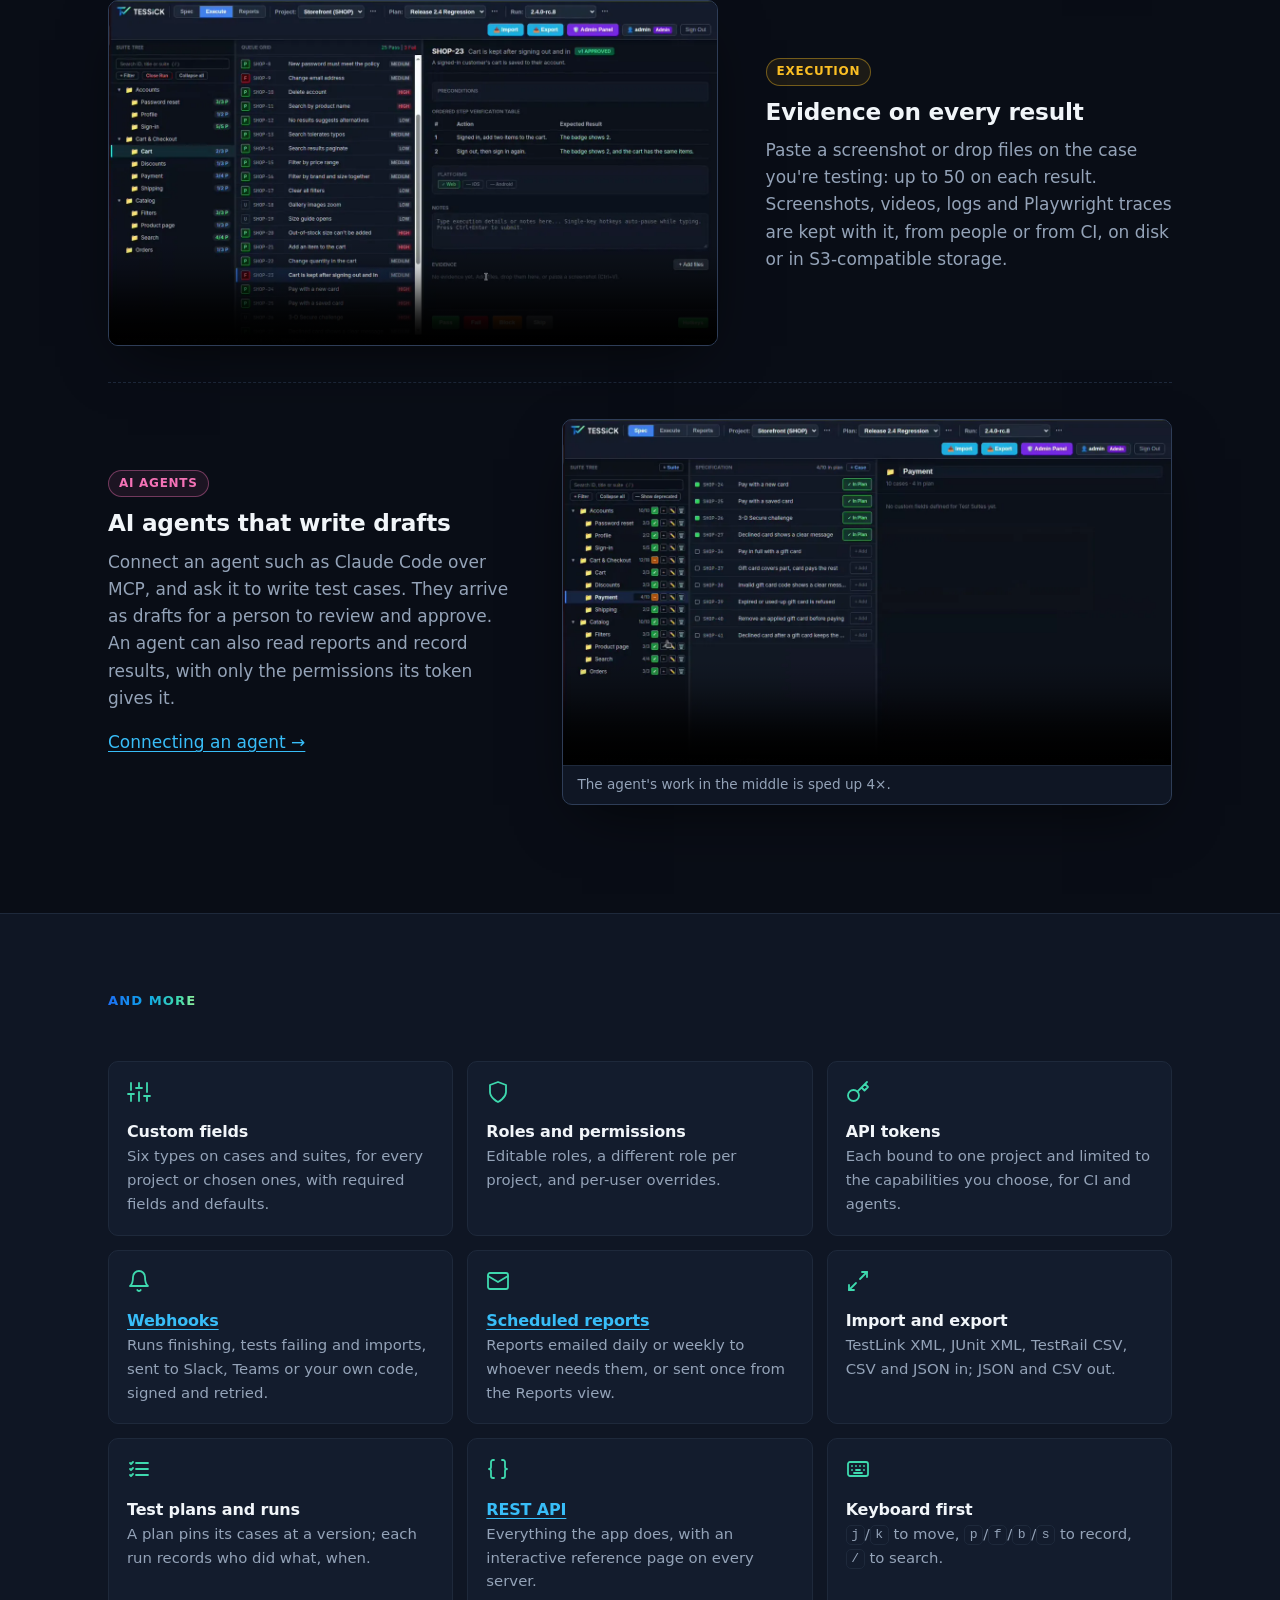
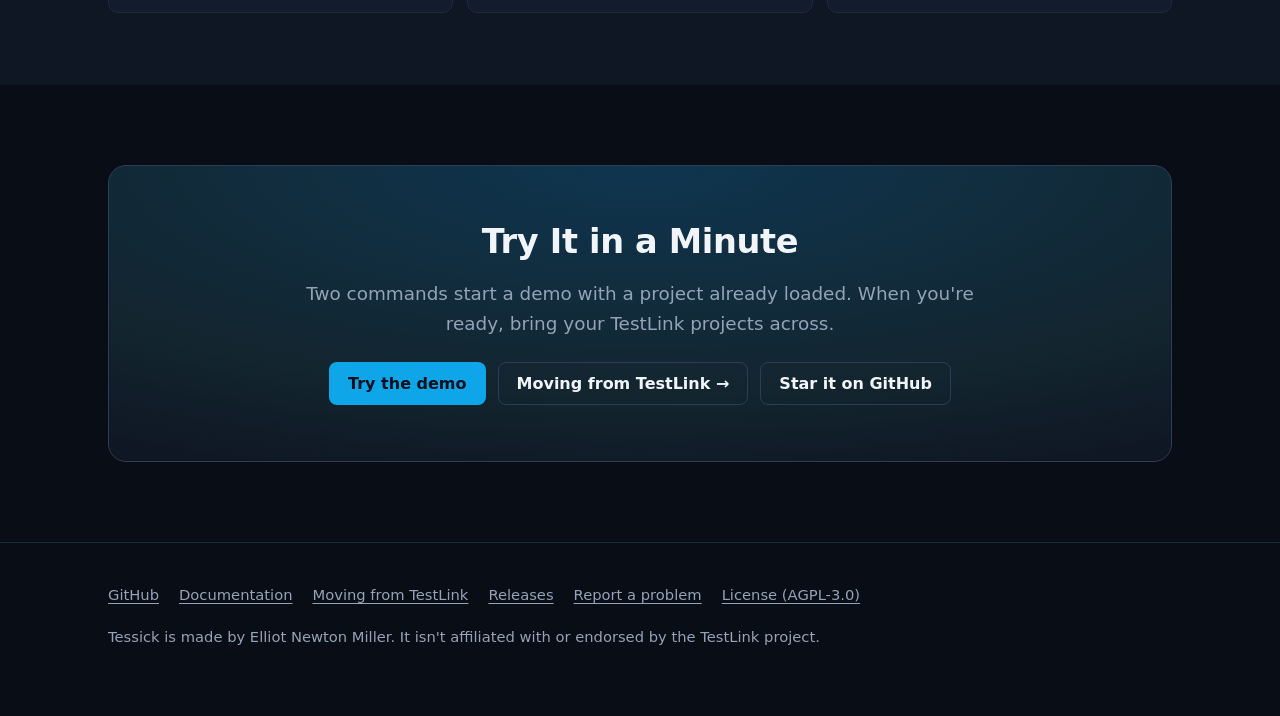
==== commit 4a0a9db0: "Short section headings; evidence holds up to 50 files per result Elliot wants the sections readable " ====
--- a/index.html
+++ b/index.html
@@ -83,7 +83,7 @@
   <div class="wrap">
     <div class="oss-head">
       <span class="eyebrow">Free and open source</span>
-      <h2>Yours to run, change and keep</h2>
+      <h2>Free and Self-Hosted</h2>
       <p class="lead">No per-user prices, no trial that runs out, and no cloud you have to trust with your test cases.</p>
     </div>
     <div class="pillars">
@@ -99,7 +99,7 @@
   <div class="wrap">
     <div class="section-head">
       <span class="eyebrow">Coming from TestLink</span>
-      <h2>Bring what you've built in TestLink</h2>
+      <h2>Bring Your Test Cases</h2>
       <p class="lead">Your test cases, and if you want them, your history, users and scripts. Pick the way that suits you; you can start small and try one project first.</p>
     </div>
     <div class="cards">
@@ -138,7 +138,7 @@
   <div class="wrap two-col">
     <div>
       <span class="eyebrow">Try it in a minute</span>
-      <h2>A demo on your own machine</h2>
+      <h2>Easy Demo</h2>
       <p class="lead">With Docker and nothing to configure. A demo project comes loaded, with eight runs of results to explore and an open run to try the keyboard on.</p>
       <div class="code terminal">
         <div class="titlebar"><span></span><span></span><span></span><b>Terminal</b></div>
@@ -163,7 +163,7 @@
   <div class="wrap">
     <div class="section-head">
       <span class="eyebrow">What you get</span>
-      <h2>Built for the way testing is done now</h2>
+      <h2>Modern Features</h2>
     </div>
 
     <div class="feature">
@@ -211,7 +211,7 @@
       <div class="feature-text">
         <span class="label amber">Execution</span>
         <h3>Evidence on every result</h3>
-        <p>Paste a screenshot or drop a file on the case you're testing. Screenshots, videos, logs and Playwright traces are kept with the result, from people or from CI, on disk or in S3-compatible storage.</p>
+        <p>Paste a screenshot or drop files on the case you're testing: up to 50 on each result. Screenshots, videos, logs and Playwright traces are kept with it, from people or from CI, on disk or in S3-compatible storage.</p>
       </div>
       <figure class="clip" style="margin:0">
         <video data-autoplay muted loop playsinline preload="none" poster="media/evidence.webp" width="1280" height="726" aria-label="Pasting a screenshot onto a failed result, then opening it in the viewer">
@@ -241,7 +241,6 @@
   <div class="wrap">
     <div class="section-head">
       <span class="eyebrow">And more</span>
-      <h2>Everything a team needs around it</h2>
     </div>
     <div class="grid-more">
       <div><svg class="icon" viewBox="0 0 24 24" aria-hidden="true"><path d="M4 21v-7M4 10V3M12 21v-9M12 8V3M20 21v-5M20 12V3M1 14h6M9 8h6M17 16h6"/></svg><h3>Custom fields</h3><p>Six types on cases and suites, for every project or chosen ones, with required fields and defaults.</p></div>
@@ -260,7 +259,7 @@
 <section class="cta">
   <div class="wrap">
     <div class="cta-box">
-      <h2>See it on your own machine in a minute</h2>
+      <h2>Try It in a Minute</h2>
       <p class="lead">Two commands start a demo with a project already loaded. When you're ready, bring your TestLink projects across.</p>
       <div class="actions">
         <a class="btn btn-primary" href="#try">Try the demo</a>
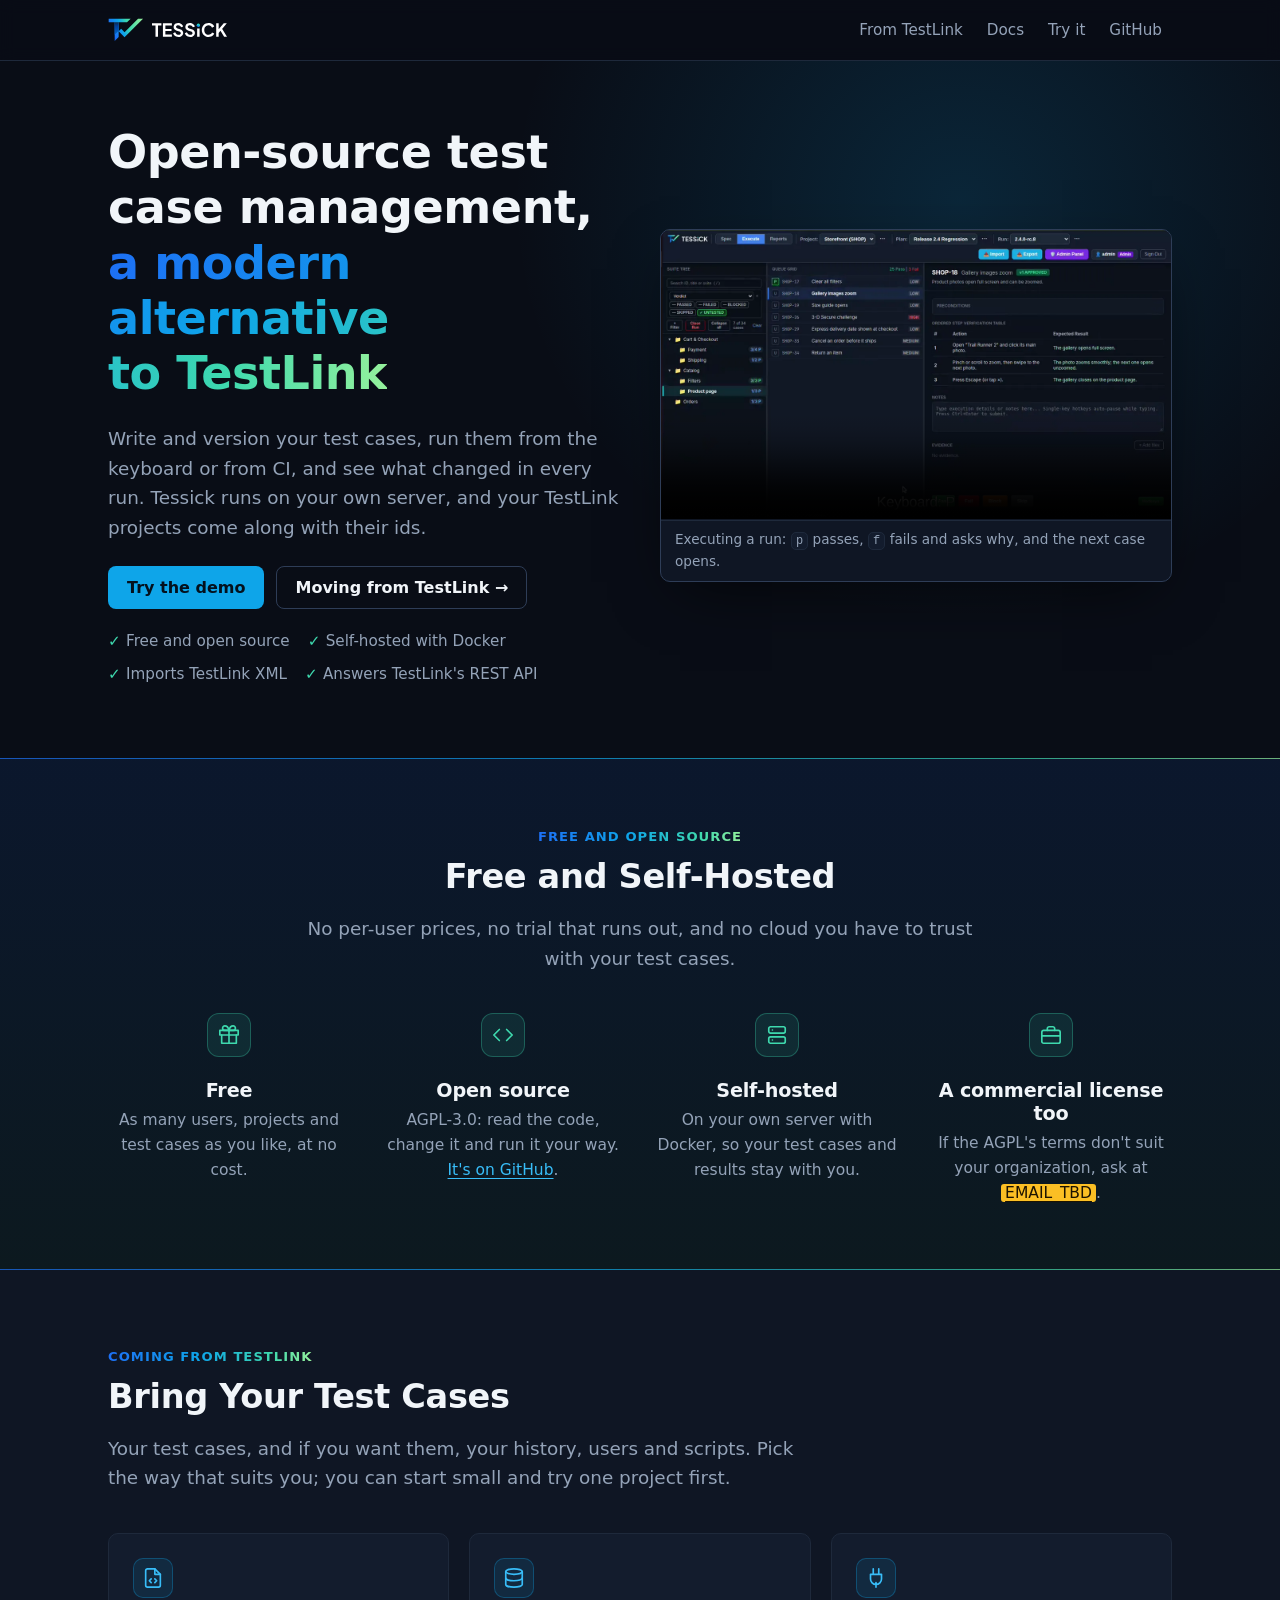
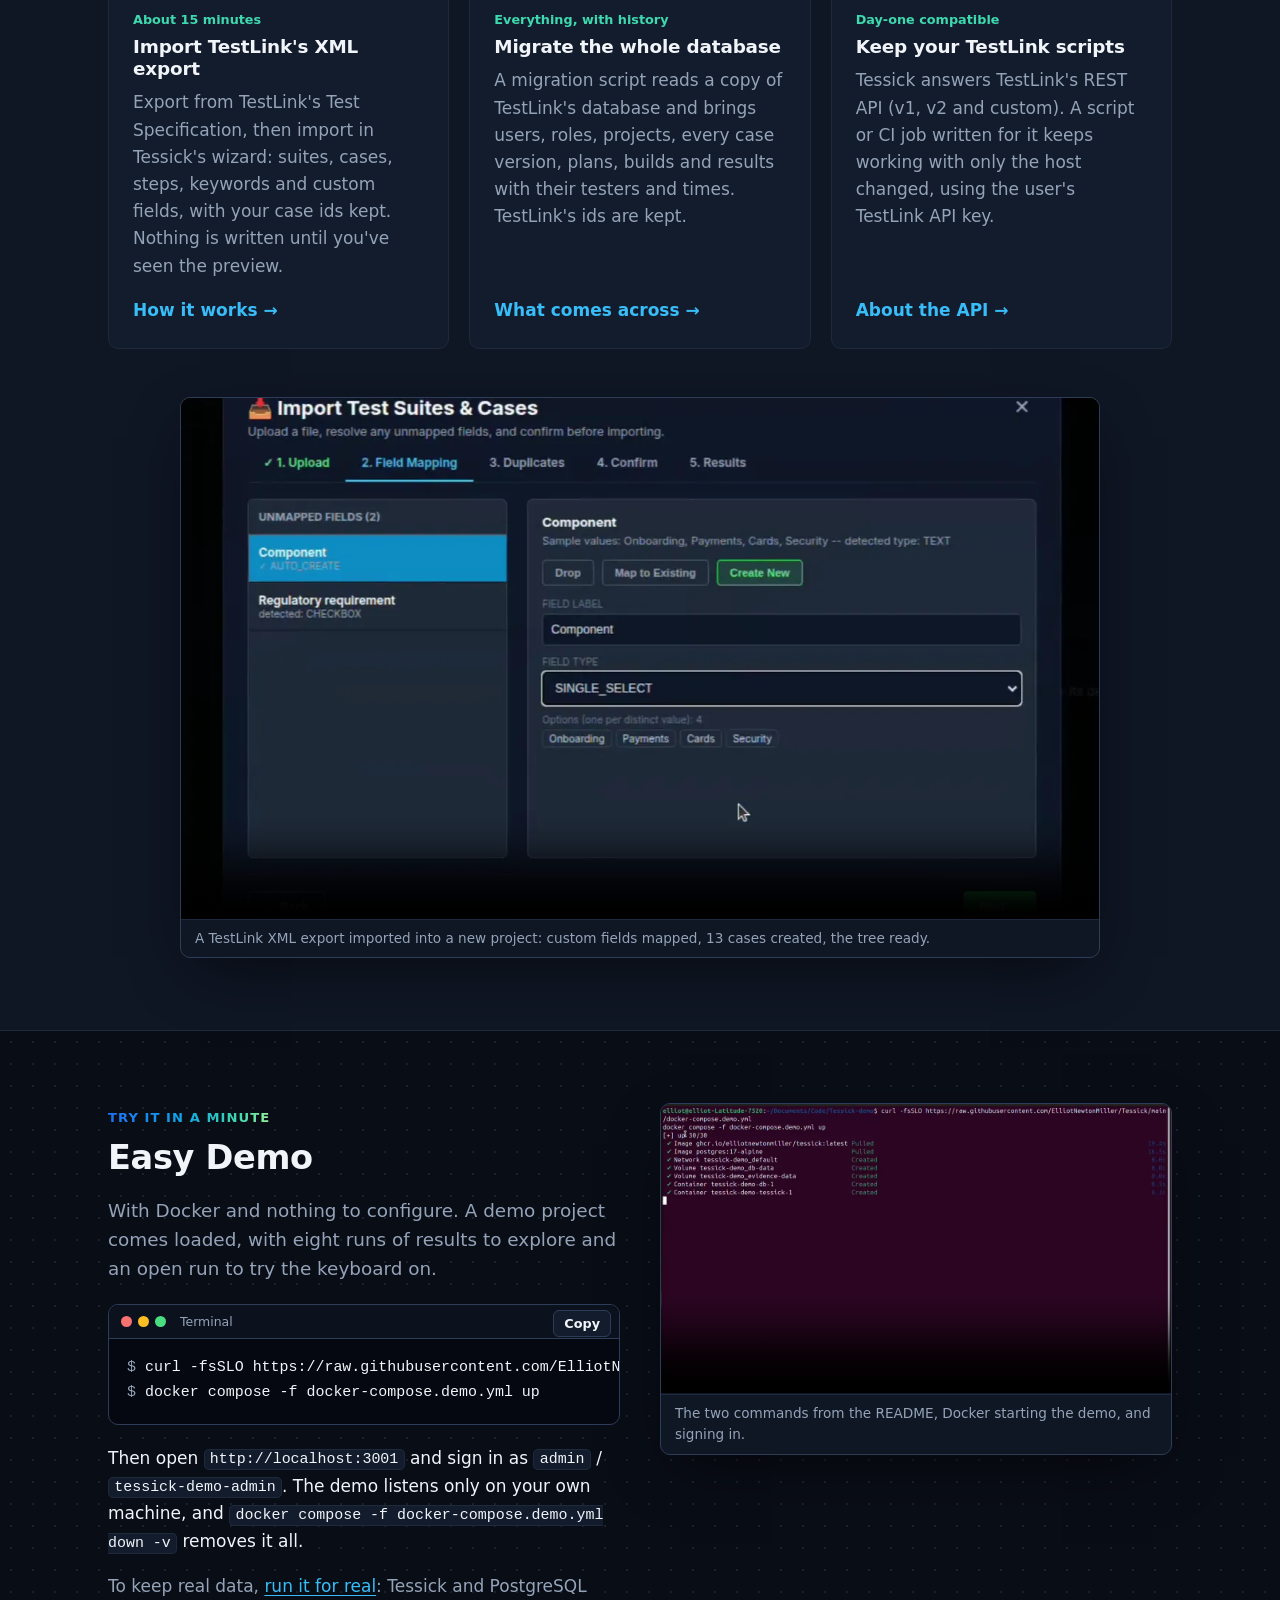
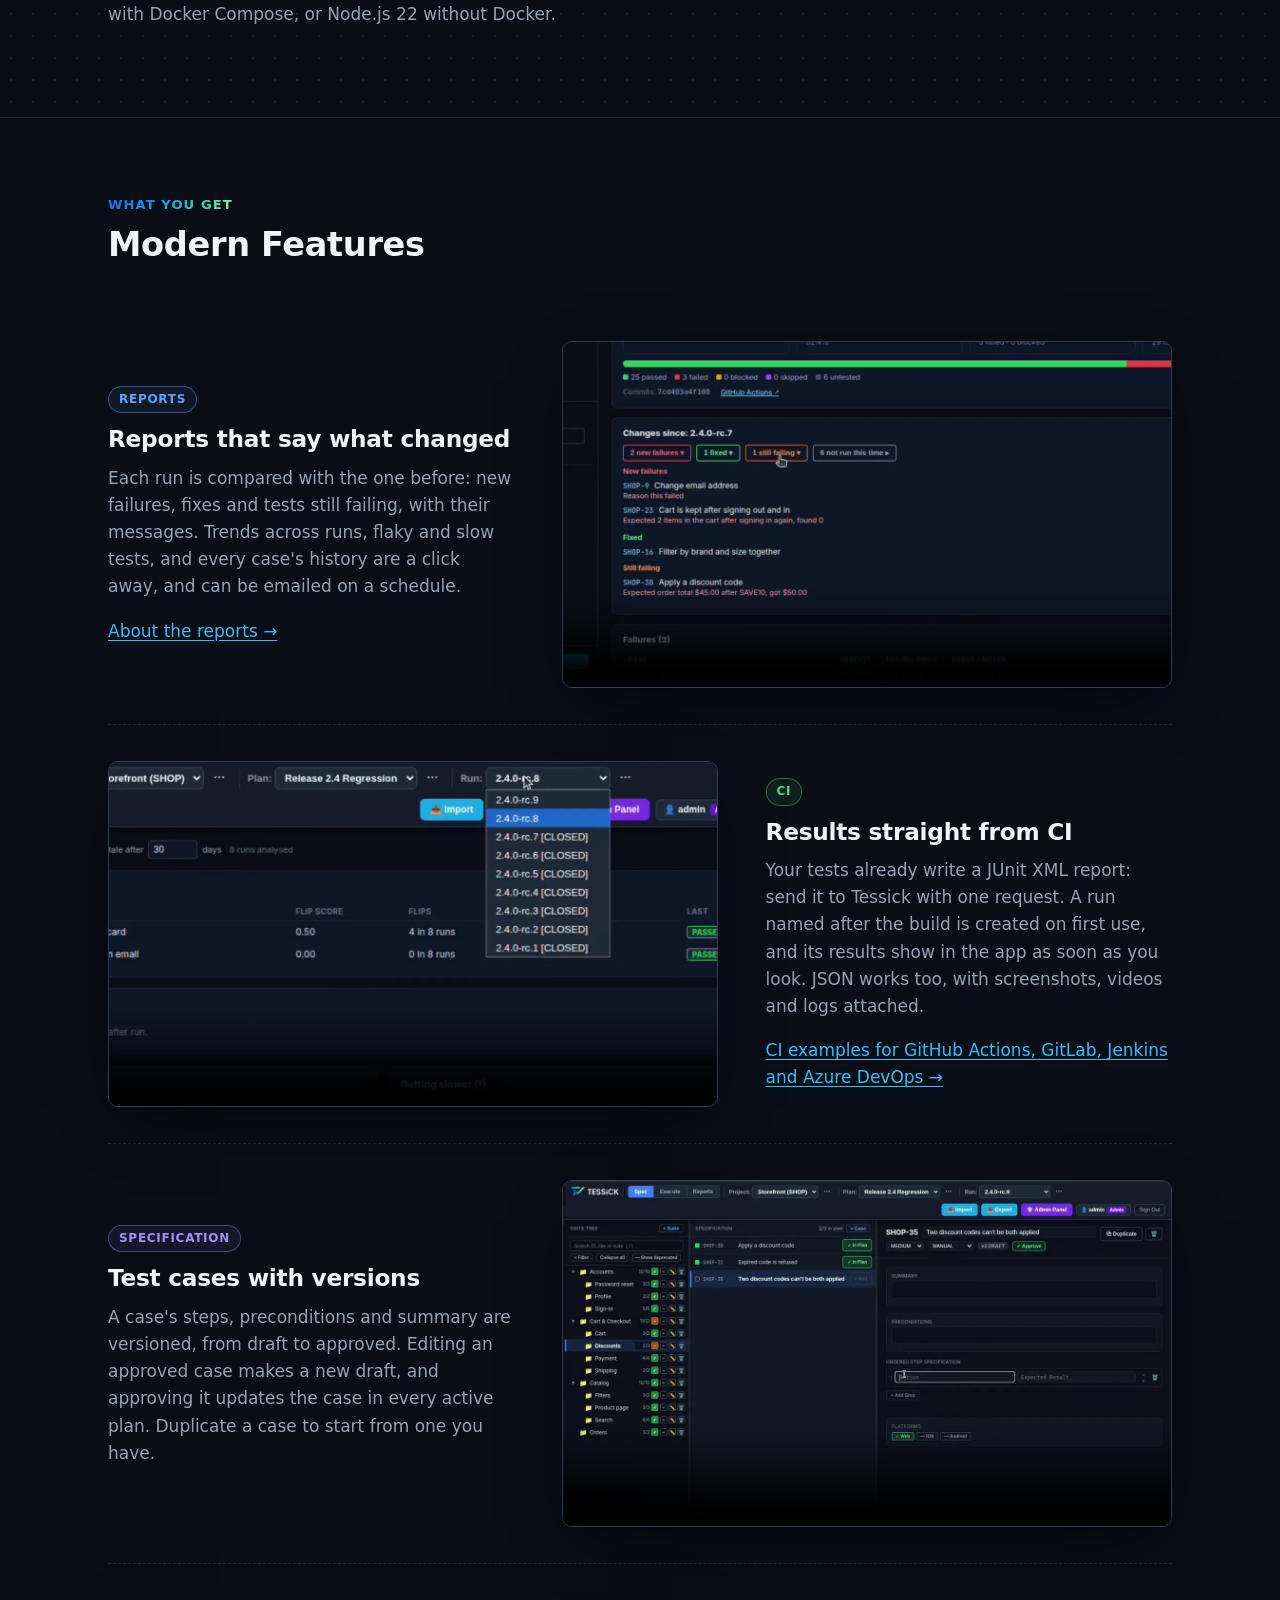
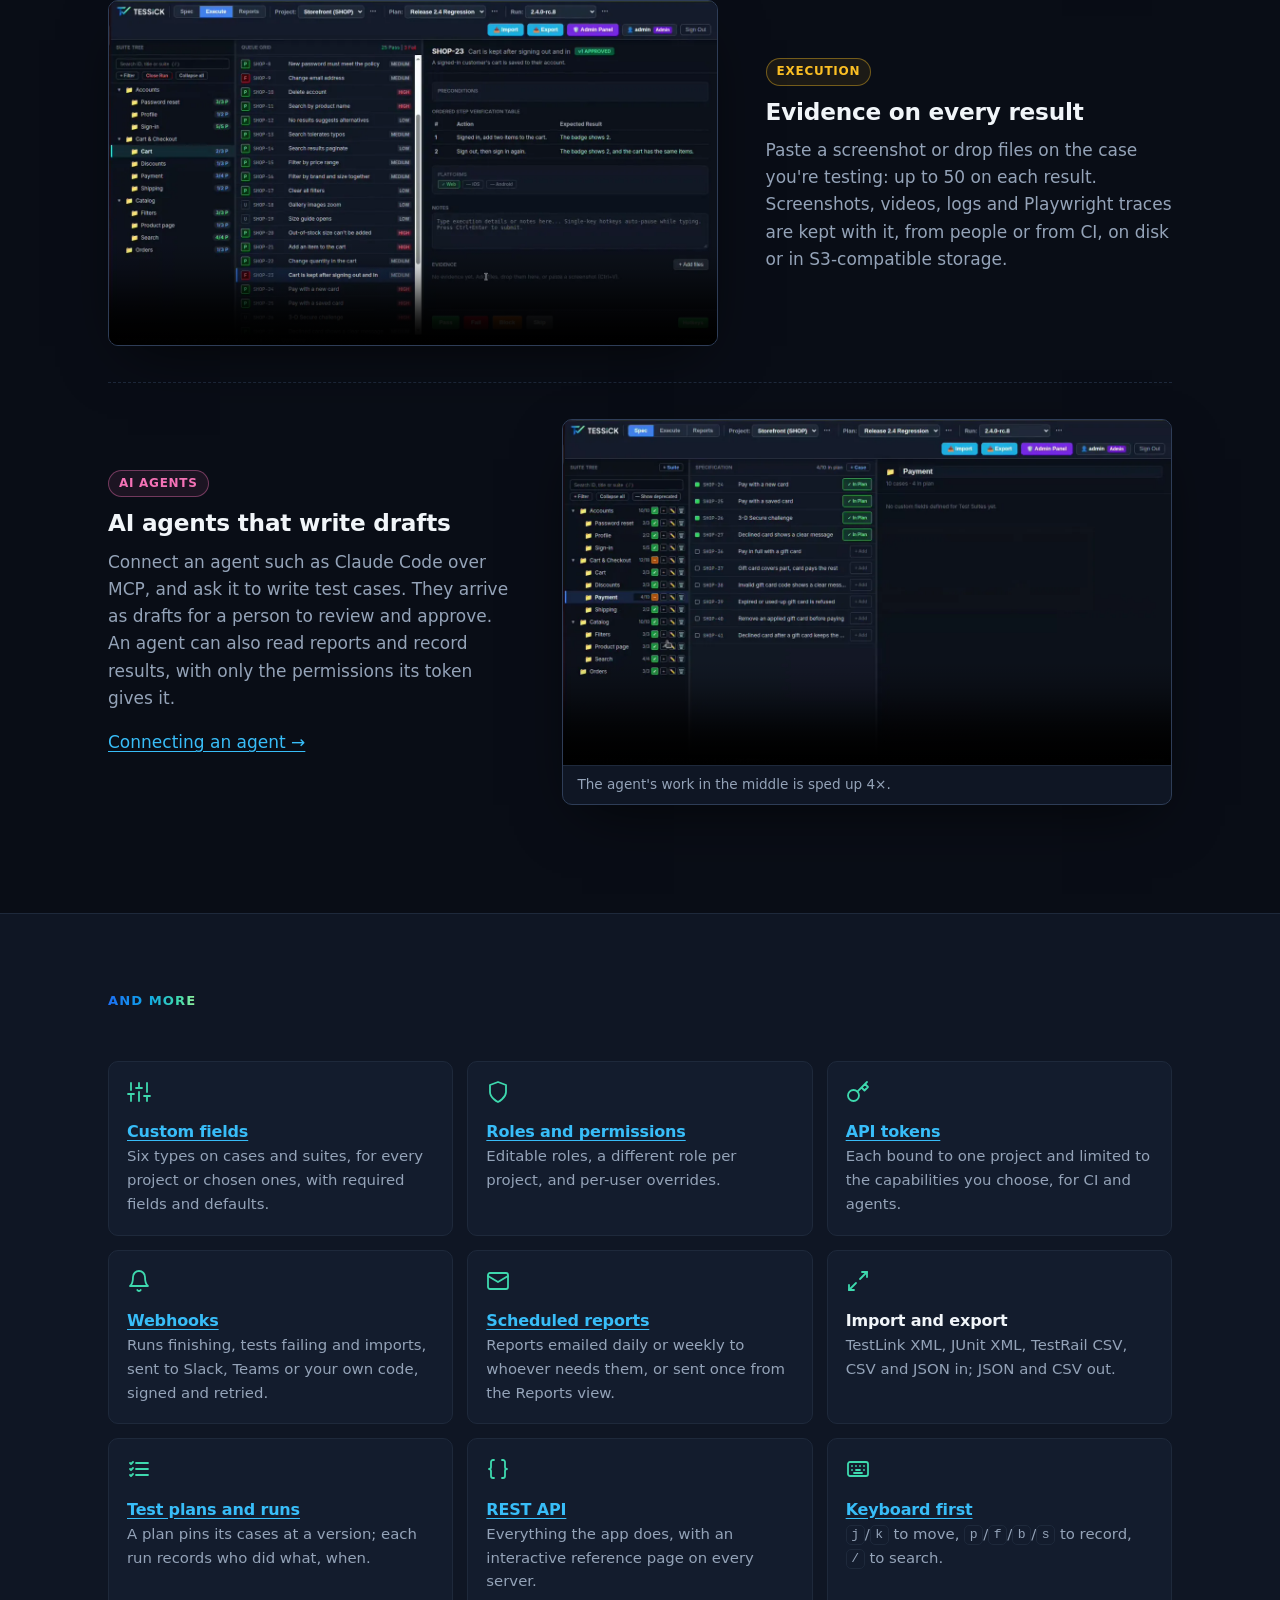
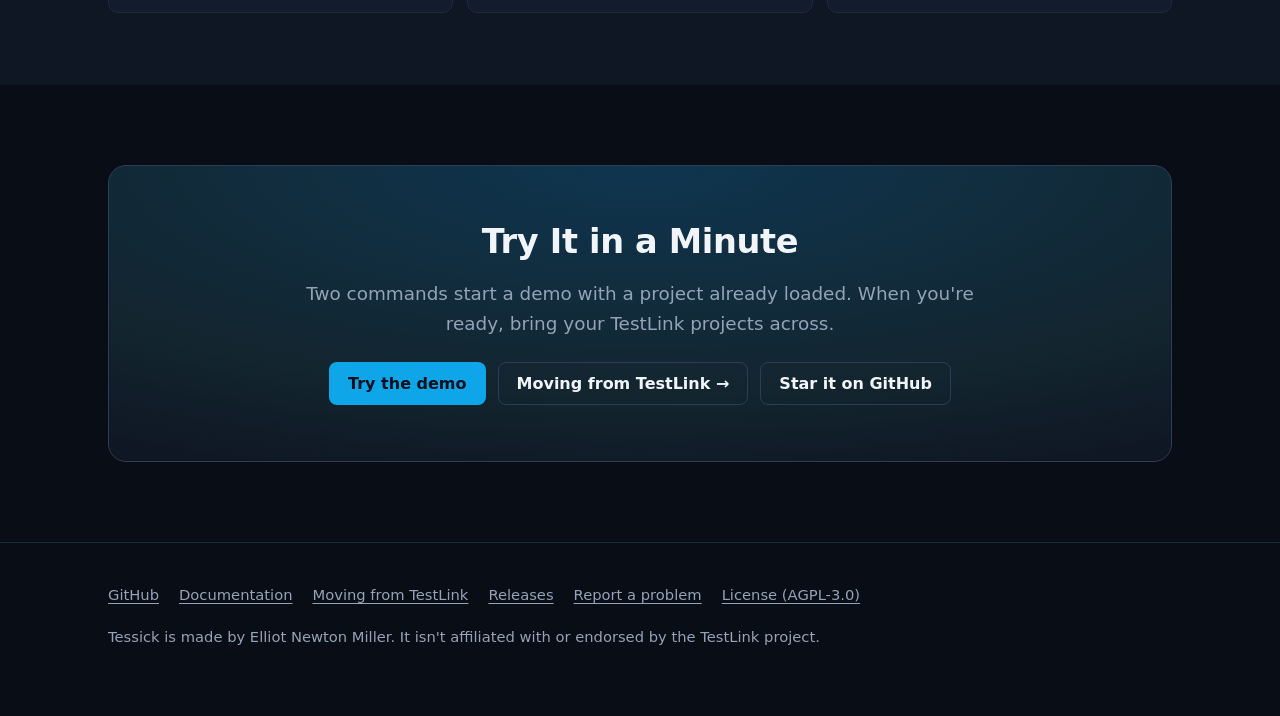
==== commit a596072a: "Link the user guide: on the Docs page, and from the feature tiles Tessick now has docs/user_guide.md" ====
--- a/index.html
+++ b/index.html
@@ -243,15 +243,15 @@
       <span class="eyebrow">And more</span>
     </div>
     <div class="grid-more">
-      <div><svg class="icon" viewBox="0 0 24 24" aria-hidden="true"><path d="M4 21v-7M4 10V3M12 21v-9M12 8V3M20 21v-5M20 12V3M1 14h6M9 8h6M17 16h6"/></svg><h3>Custom fields</h3><p>Six types on cases and suites, for every project or chosen ones, with required fields and defaults.</p></div>
-      <div><svg class="icon" viewBox="0 0 24 24" aria-hidden="true"><path d="M12 22s8-4 8-10V5l-8-3-8 3v7c0 6 8 10 8 10z"/></svg><h3>Roles and permissions</h3><p>Editable roles, a different role per project, and per-user overrides.</p></div>
-      <div><svg class="icon" viewBox="0 0 24 24" aria-hidden="true"><circle cx="7.5" cy="15.5" r="5.5"/><path d="m21 2-9.6 9.6M15.5 7.5l3 3L22 7l-3-3"/></svg><h3>API tokens</h3><p>Each bound to one project and limited to the capabilities you choose, for CI and agents.</p></div>
+      <div><svg class="icon" viewBox="0 0 24 24" aria-hidden="true"><path d="M4 21v-7M4 10V3M12 21v-9M12 8V3M20 21v-5M20 12V3M1 14h6M9 8h6M17 16h6"/></svg><h3><a href="https://github.com/ElliotNewtonMiller/Tessick/blob/main/docs/user_guide.md#custom-fields">Custom fields</a></h3><p>Six types on cases and suites, for every project or chosen ones, with required fields and defaults.</p></div>
+      <div><svg class="icon" viewBox="0 0 24 24" aria-hidden="true"><path d="M12 22s8-4 8-10V5l-8-3-8 3v7c0 6 8 10 8 10z"/></svg><h3><a href="https://github.com/ElliotNewtonMiller/Tessick/blob/main/docs/user_guide.md#roles-and-overrides">Roles and permissions</a></h3><p>Editable roles, a different role per project, and per-user overrides.</p></div>
+      <div><svg class="icon" viewBox="0 0 24 24" aria-hidden="true"><circle cx="7.5" cy="15.5" r="5.5"/><path d="m21 2-9.6 9.6M15.5 7.5l3 3L22 7l-3-3"/></svg><h3><a href="https://github.com/ElliotNewtonMiller/Tessick/blob/main/docs/user_guide.md#api-tokens">API tokens</a></h3><p>Each bound to one project and limited to the capabilities you choose, for CI and agents.</p></div>
       <div><svg class="icon" viewBox="0 0 24 24" aria-hidden="true"><path d="M6 8a6 6 0 0 1 12 0c0 7 3 9 3 9H3s3-2 3-9"/><path d="M10.3 21a1.94 1.94 0 0 0 3.4 0"/></svg><h3><a href="https://github.com/ElliotNewtonMiller/Tessick/blob/main/docs/api_getting_started.md#9-get-notified-webhooks">Webhooks</a></h3><p>Runs finishing, tests failing and imports, sent to Slack, Teams or your own code, signed and retried.</p></div>
       <div><svg class="icon" viewBox="0 0 24 24" aria-hidden="true"><rect x="2" y="4" width="20" height="16" rx="2"/><path d="m22 7-10 6L2 7"/></svg><h3><a href="https://github.com/ElliotNewtonMiller/Tessick/blob/main/docs/reports_api_and_mcp.md#emailing-reports">Scheduled reports</a></h3><p>Reports emailed daily or weekly to whoever needs them, or sent once from the Reports view.</p></div>
       <div><svg class="icon" viewBox="0 0 24 24" aria-hidden="true"><path d="M16 3h5v5"/><path d="M21 3 14 10"/><path d="M8 21H3v-5"/><path d="M3 21l7-7"/></svg><h3>Import and export</h3><p>TestLink XML, JUnit XML, TestRail CSV, CSV and JSON in; JSON and CSV out.</p></div>
-      <div><svg class="icon" viewBox="0 0 24 24" aria-hidden="true"><path d="M9 6h12M9 12h12M9 18h12"/><path d="m3 6 1 1 2-2M3 12l1 1 2-2M3 18l1 1 2-2"/></svg><h3>Test plans and runs</h3><p>A plan pins its cases at a version; each run records who did what, when.</p></div>
+      <div><svg class="icon" viewBox="0 0 24 24" aria-hidden="true"><path d="M9 6h12M9 12h12M9 18h12"/><path d="m3 6 1 1 2-2M3 12l1 1 2-2M3 18l1 1 2-2"/></svg><h3><a href="https://github.com/ElliotNewtonMiller/Tessick/blob/main/docs/user_guide.md#3-test-plans-and-runs">Test plans and runs</a></h3><p>A plan pins its cases at a version; each run records who did what, when.</p></div>
       <div><svg class="icon" viewBox="0 0 24 24" aria-hidden="true"><path d="M8 3H7a2 2 0 0 0-2 2v5a2 2 0 0 1-2 2 2 2 0 0 1 2 2v5a2 2 0 0 0 2 2h1"/><path d="M16 21h1a2 2 0 0 0 2-2v-5a2 2 0 0 1 2-2 2 2 0 0 1-2-2V5a2 2 0 0 0-2-2h-1"/></svg><h3><a href="https://github.com/ElliotNewtonMiller/Tessick/blob/main/docs/api_getting_started.md">REST API</a></h3><p>Everything the app does, with an interactive reference page on every server.</p></div>
-      <div><svg class="icon" viewBox="0 0 24 24" aria-hidden="true"><rect x="2" y="5" width="20" height="14" rx="2"/><path d="M6 9h.01M10 9h.01M14 9h.01M18 9h.01M6 13h.01M18 13h.01M8 16h8M10 13h4"/></svg><h3>Keyboard first</h3><p><code>j</code>/<code>k</code> to move, <code>p</code>/<code>f</code>/<code>b</code>/<code>s</code> to record, <code>/</code> to search.</p></div>
+      <div><svg class="icon" viewBox="0 0 24 24" aria-hidden="true"><rect x="2" y="5" width="20" height="14" rx="2"/><path d="M6 9h.01M10 9h.01M14 9h.01M18 9h.01M6 13h.01M18 13h.01M8 16h8M10 13h4"/></svg><h3><a href="https://github.com/ElliotNewtonMiller/Tessick/blob/main/docs/user_guide.md#recording-results-with-the-keyboard">Keyboard first</a></h3><p><code>j</code>/<code>k</code> to move, <code>p</code>/<code>f</code>/<code>b</code>/<code>s</code> to record, <code>/</code> to search.</p></div>
     </div>
   </div>
 </section>
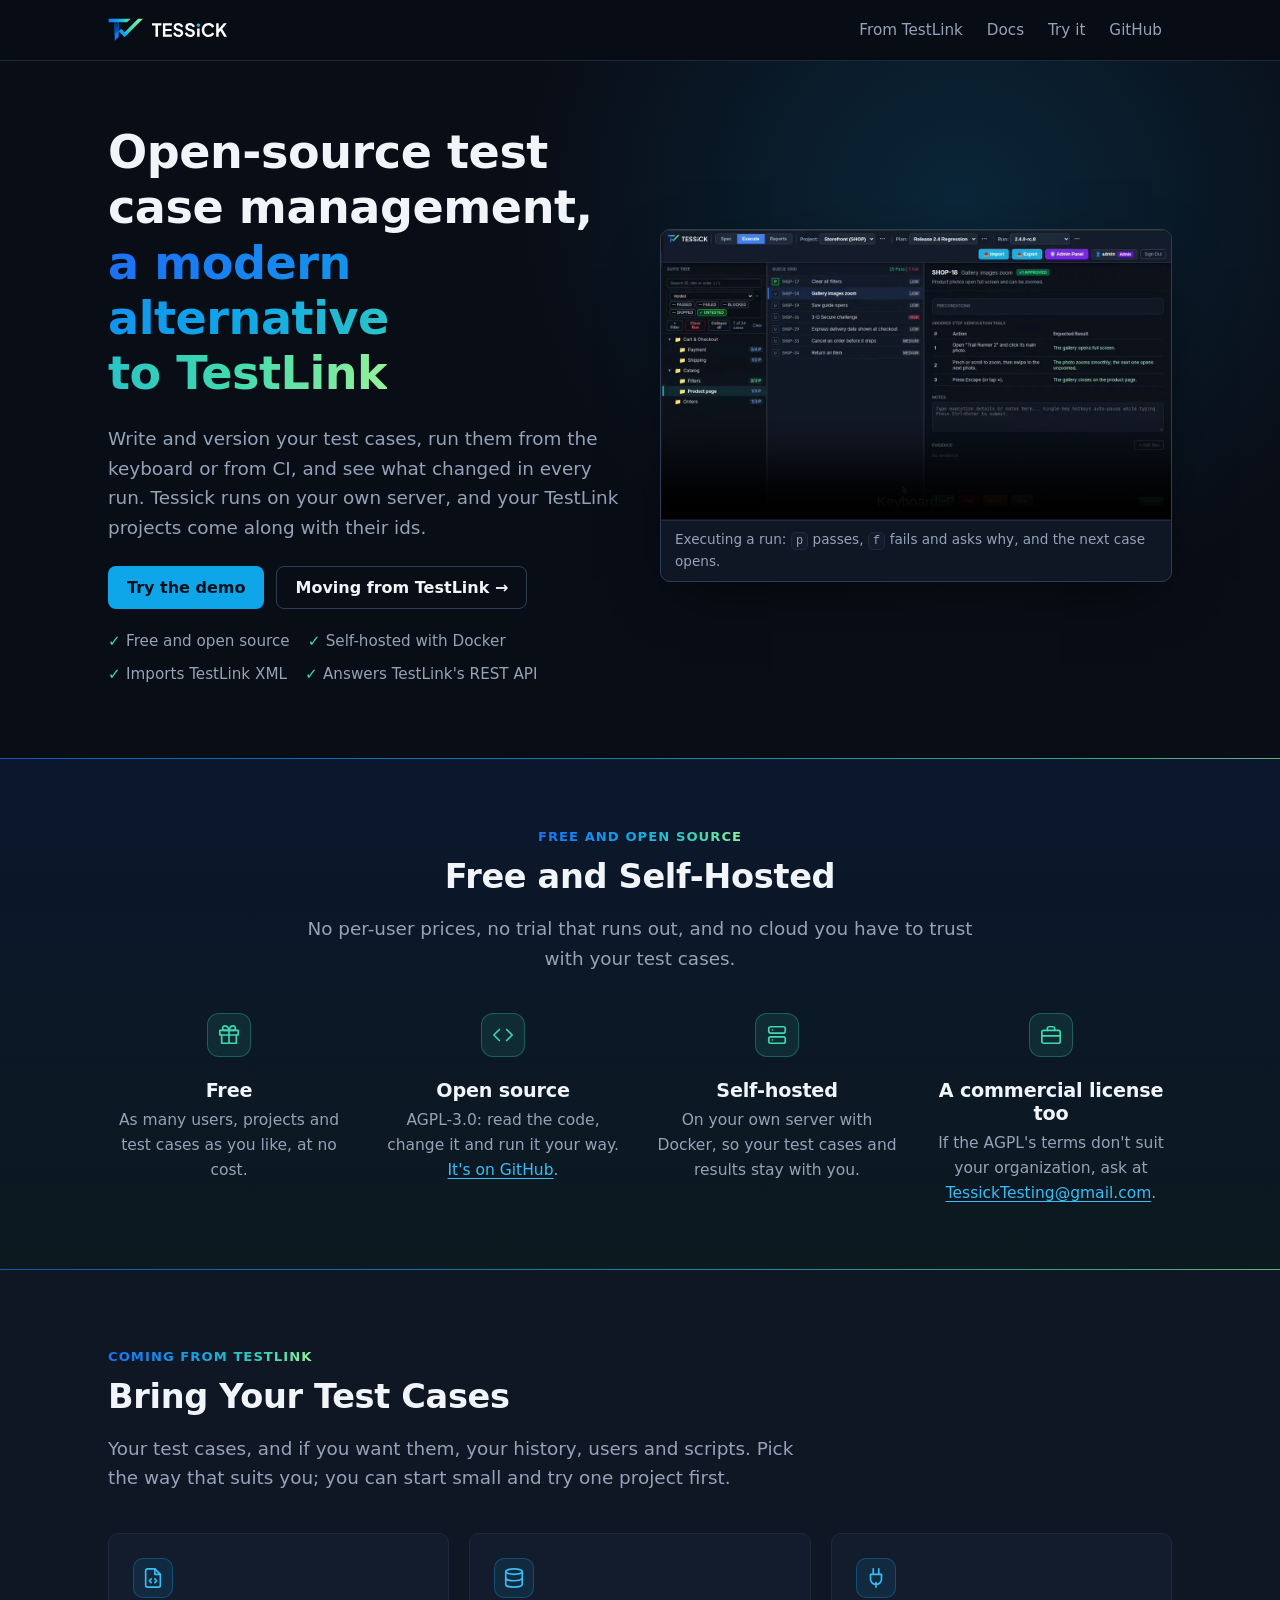
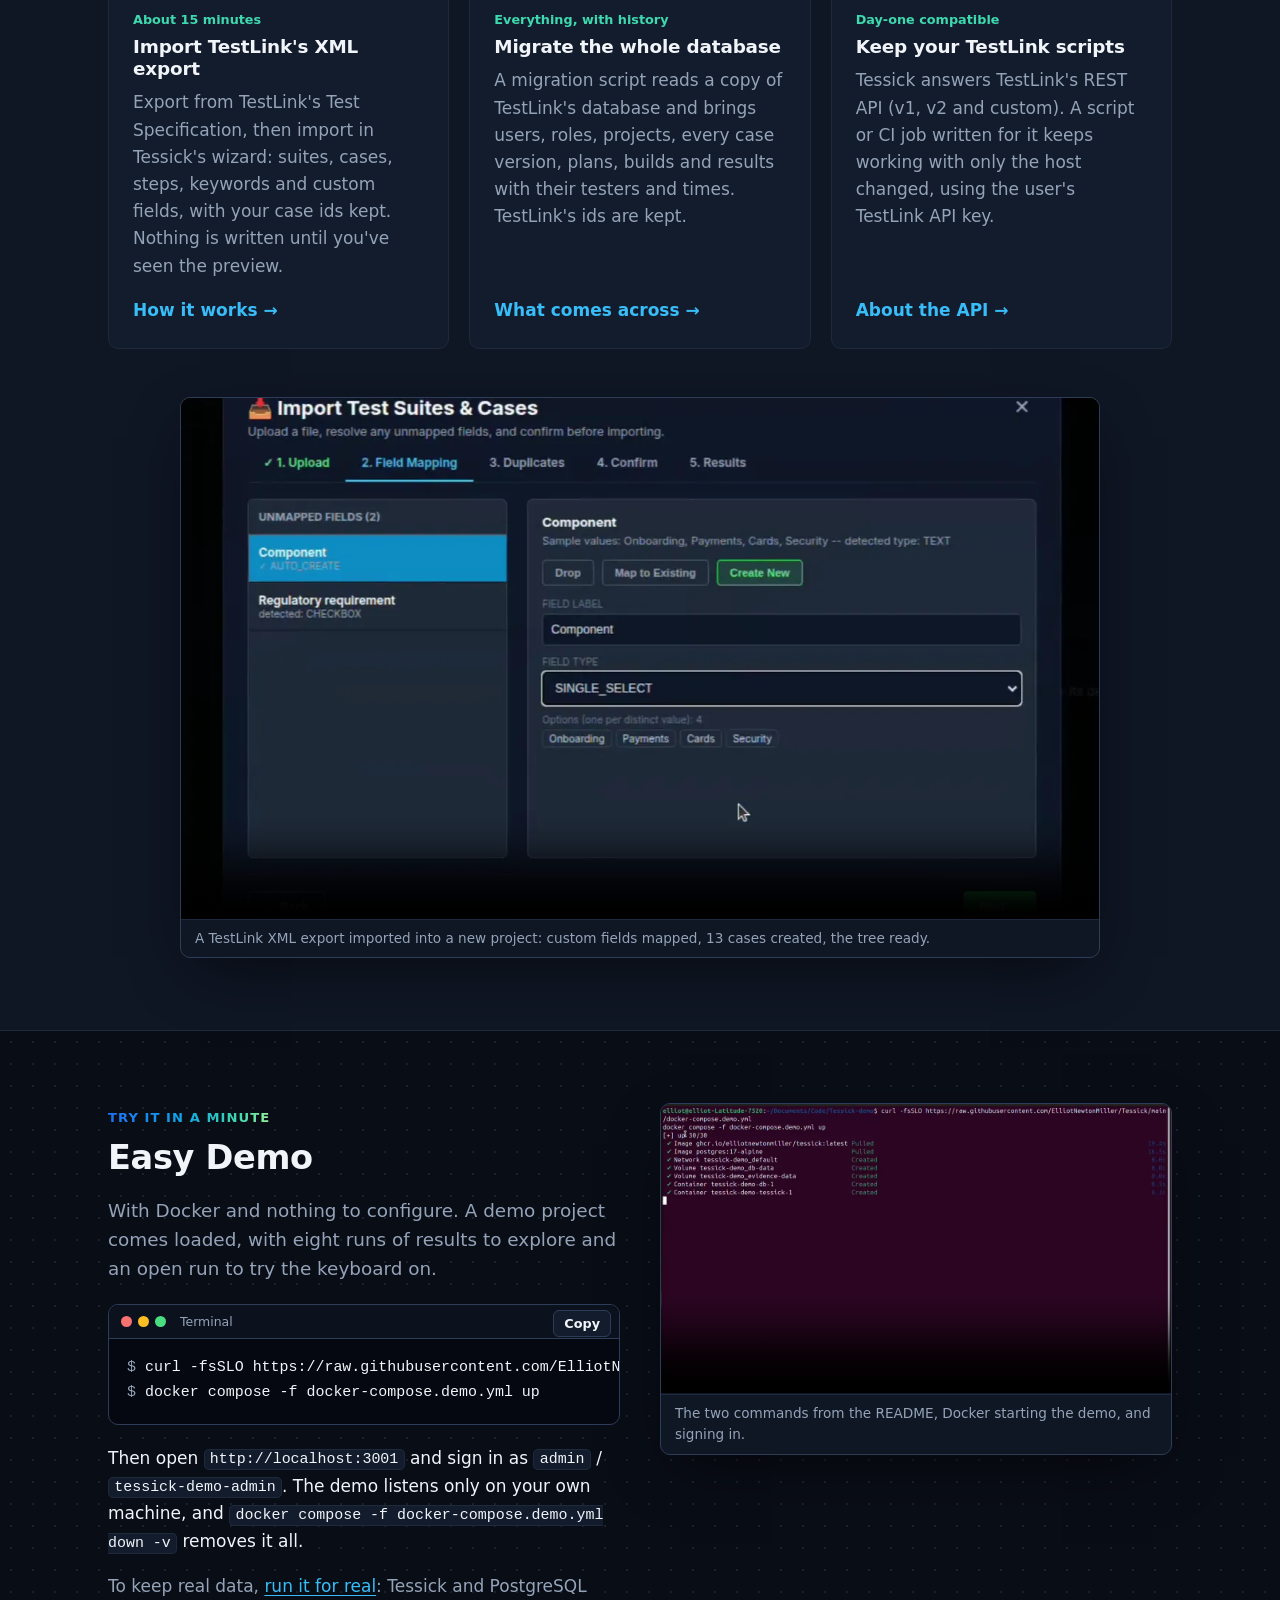
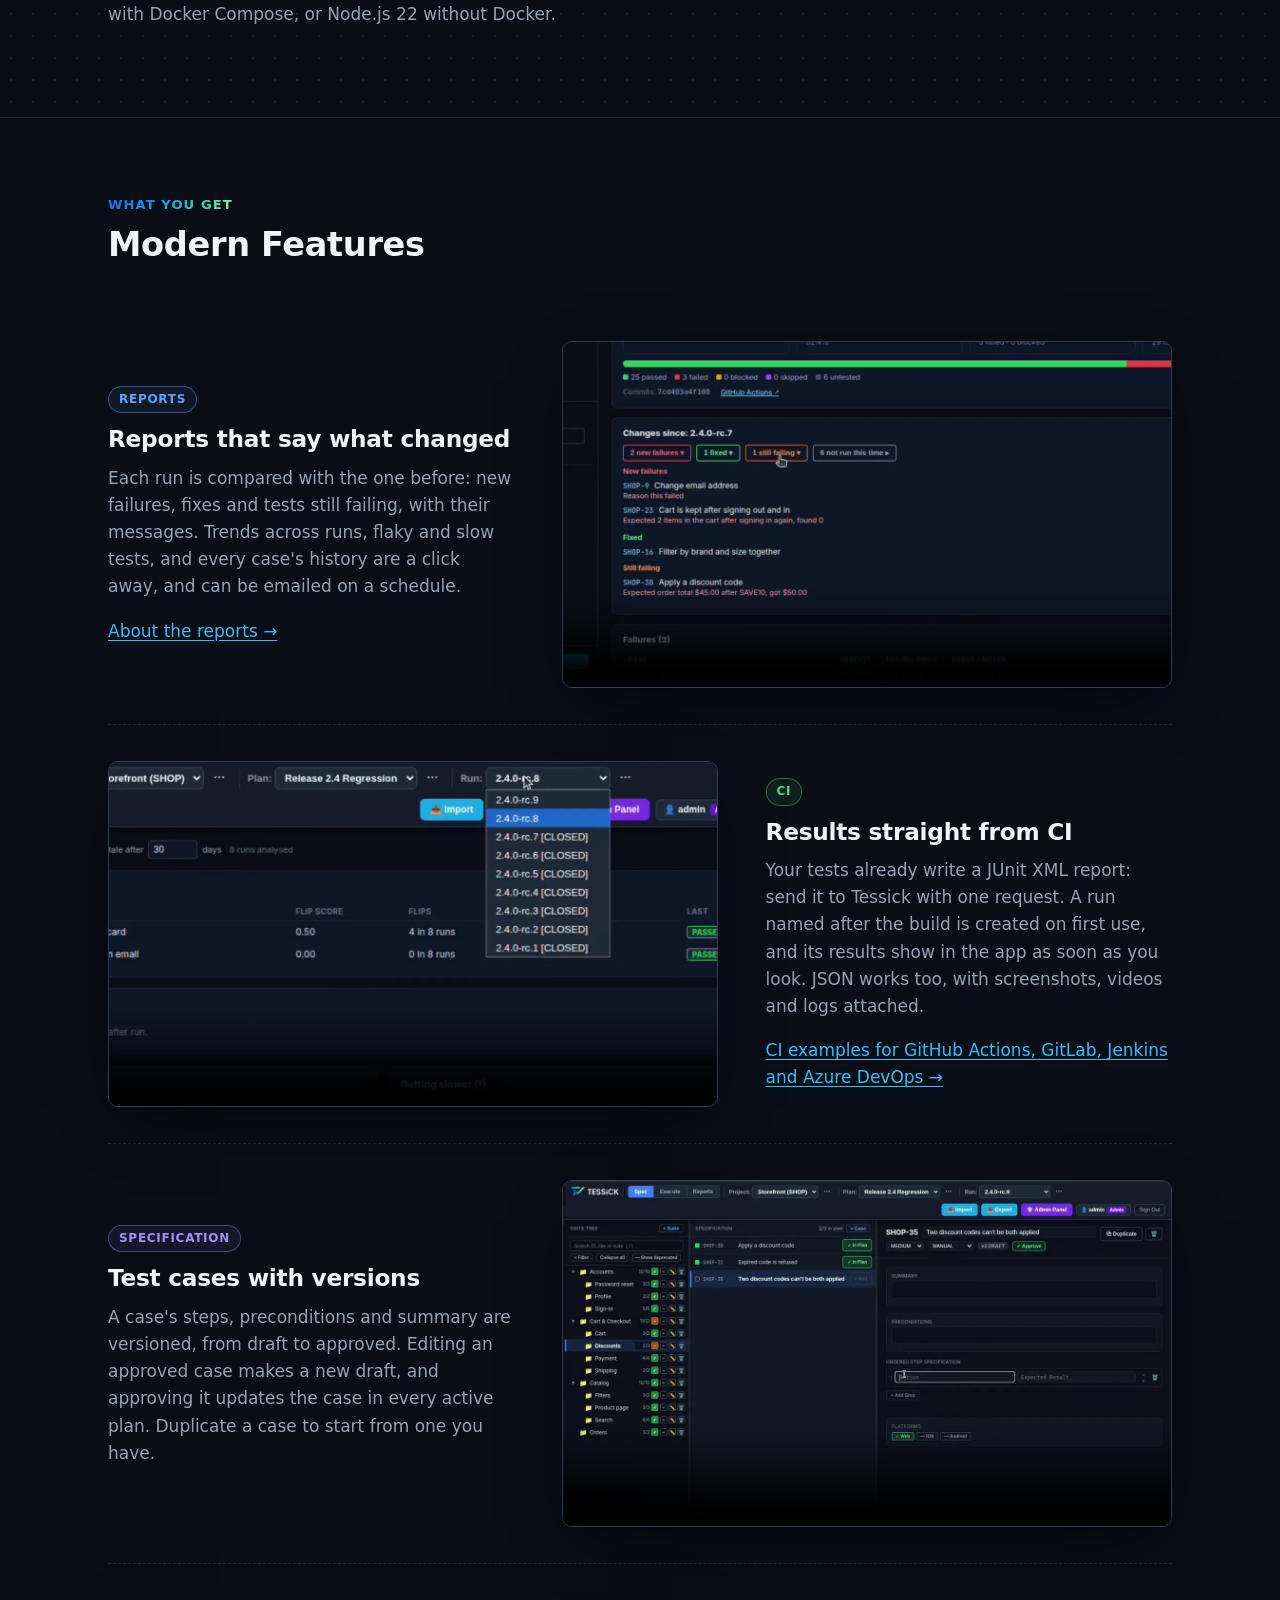
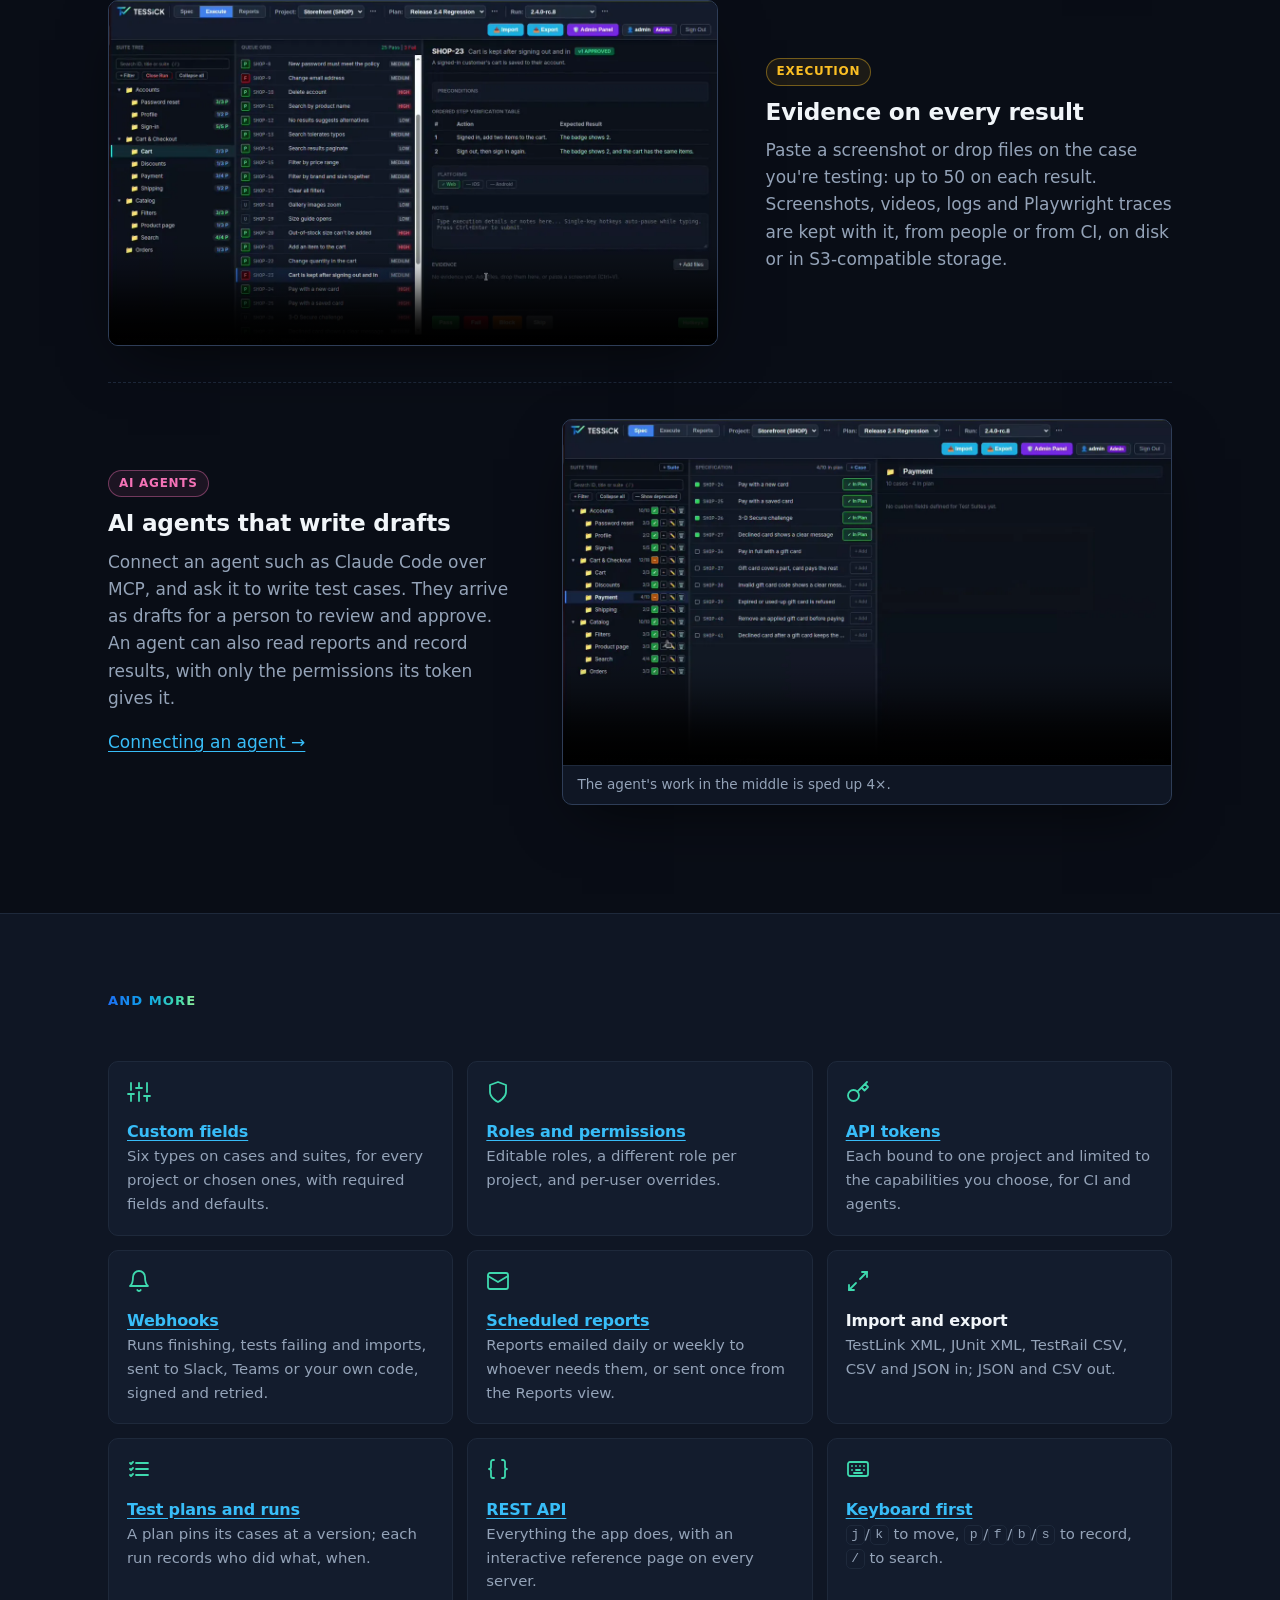
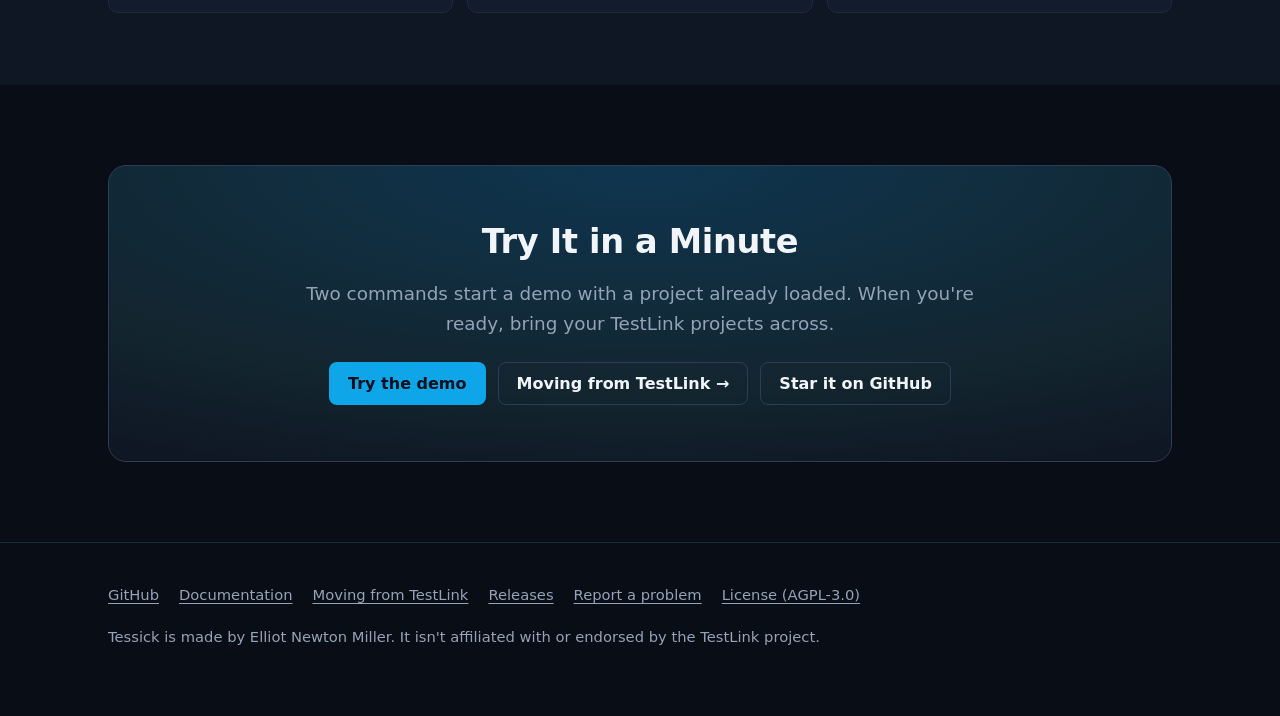
==== commit 8c8efebf: "tessick.com and the commercial-license email The email replaces the placeholder; canonical, social, " ====
--- a/index.html
+++ b/index.html
@@ -5,13 +5,13 @@
   <meta name="viewport" content="width=device-width, initial-scale=1">
   <title>Tessick: open-source test case management, a modern alternative to TestLink</title>
   <meta name="description" content="Tessick is free, open-source, self-hosted test case management. Bring your TestLink projects across with their ids, run tests from the keyboard or from CI, and see what changed in every run.">
-  <link rel="canonical" href="https://elliotnewtonmiller.github.io/tessick-site/">
+  <link rel="canonical" href="https://tessick.com/">
   <meta property="og:type" content="website">
   <meta property="og:site_name" content="Tessick">
   <meta property="og:title" content="Tessick: open-source test case management">
   <meta property="og:description" content="A modern, self-hosted alternative to TestLink. Your TestLink projects come along with their ids.">
-  <meta property="og:url" content="https://elliotnewtonmiller.github.io/tessick-site/">
-  <meta property="og:image" content="https://elliotnewtonmiller.github.io/tessick-site/media/og.png">
+  <meta property="og:url" content="https://tessick.com/">
+  <meta property="og:image" content="https://tessick.com/media/og.png">
   <meta property="og:image:width" content="1280">
   <meta property="og:image:height" content="640">
   <meta name="twitter:card" content="summary_large_image">
@@ -26,7 +26,7 @@
     "applicationCategory": "DeveloperApplication",
     "operatingSystem": "Linux, macOS, Windows (Docker)",
     "description": "Open-source, self-hosted test case management: a modern alternative to TestLink.",
-    "url": "https://elliotnewtonmiller.github.io/tessick-site/",
+    "url": "https://tessick.com/",
     "downloadUrl": "https://github.com/ElliotNewtonMiller/Tessick",
     "license": "https://www.gnu.org/licenses/agpl-3.0.html",
     "offers": { "@type": "Offer", "price": "0", "priceCurrency": "USD" }
@@ -90,7 +90,7 @@
       <div class="pillar"><svg class="icon" viewBox="0 0 24 24" aria-hidden="true"><path d="M20 12v9H4v-9"/><path d="M2 7h20v5H2z"/><path d="M12 21V7"/><path d="M12 7H7.5a2.5 2.5 0 1 1 0-5C11 2 12 7 12 7z"/><path d="M12 7h4.5a2.5 2.5 0 1 0 0-5C13 2 12 7 12 7z"/></svg><h3>Free</h3><p>As many users, projects and test cases as you like, at no cost.</p></div>
       <div class="pillar"><svg class="icon" viewBox="0 0 24 24" aria-hidden="true"><path d="m16 18 6-6-6-6"/><path d="m8 6-6 6 6 6"/></svg><h3>Open source</h3><p>AGPL-3.0: read the code, change it and run it your way. <a href="https://github.com/ElliotNewtonMiller/Tessick">It's on GitHub</a>.</p></div>
       <div class="pillar"><svg class="icon" viewBox="0 0 24 24" aria-hidden="true"><rect x="3" y="3" width="18" height="7" rx="2"/><rect x="3" y="14" width="18" height="7" rx="2"/><path d="M7 6.5h.01M7 17.5h.01"/></svg><h3>Self-hosted</h3><p>On your own server with Docker, so your test cases and results stay with you.</p></div>
-      <div class="pillar"><svg class="icon" viewBox="0 0 24 24" aria-hidden="true"><rect x="2" y="7" width="20" height="14" rx="2"/><path d="M16 7V5a2 2 0 0 0-2-2h-4a2 2 0 0 0-2 2v2"/><path d="M2 13h20"/></svg><h3>A commercial license too</h3><p>If the AGPL's terms don't suit your organization, ask at <a class="todo" href="mailto:EMAIL_TBD">EMAIL_TBD</a>.</p></div>
+      <div class="pillar"><svg class="icon" viewBox="0 0 24 24" aria-hidden="true"><rect x="2" y="7" width="20" height="14" rx="2"/><path d="M16 7V5a2 2 0 0 0-2-2h-4a2 2 0 0 0-2 2v2"/><path d="M2 13h20"/></svg><h3>A commercial license too</h3><p>If the AGPL's terms don't suit your organization, ask at <a href="mailto:TessickTesting@gmail.com">TessickTesting@gmail.com</a>.</p></div>
     </div>
   </div>
 </section>
--- a/assets/site.css
+++ b/assets/site.css
@@ -171,7 +171,6 @@
 .site-footer a:hover { color: var(--text); }
 
 /* Not yet filled in: shows plainly until it is. */
-.todo { background: #fbbf24; color: #1c1300; padding: 0 4px; border-radius: 3px; }
 
 /* Section backgrounds, so the page doesn't read the same from top to bottom. */
 .tint { background: var(--bg-raised); }
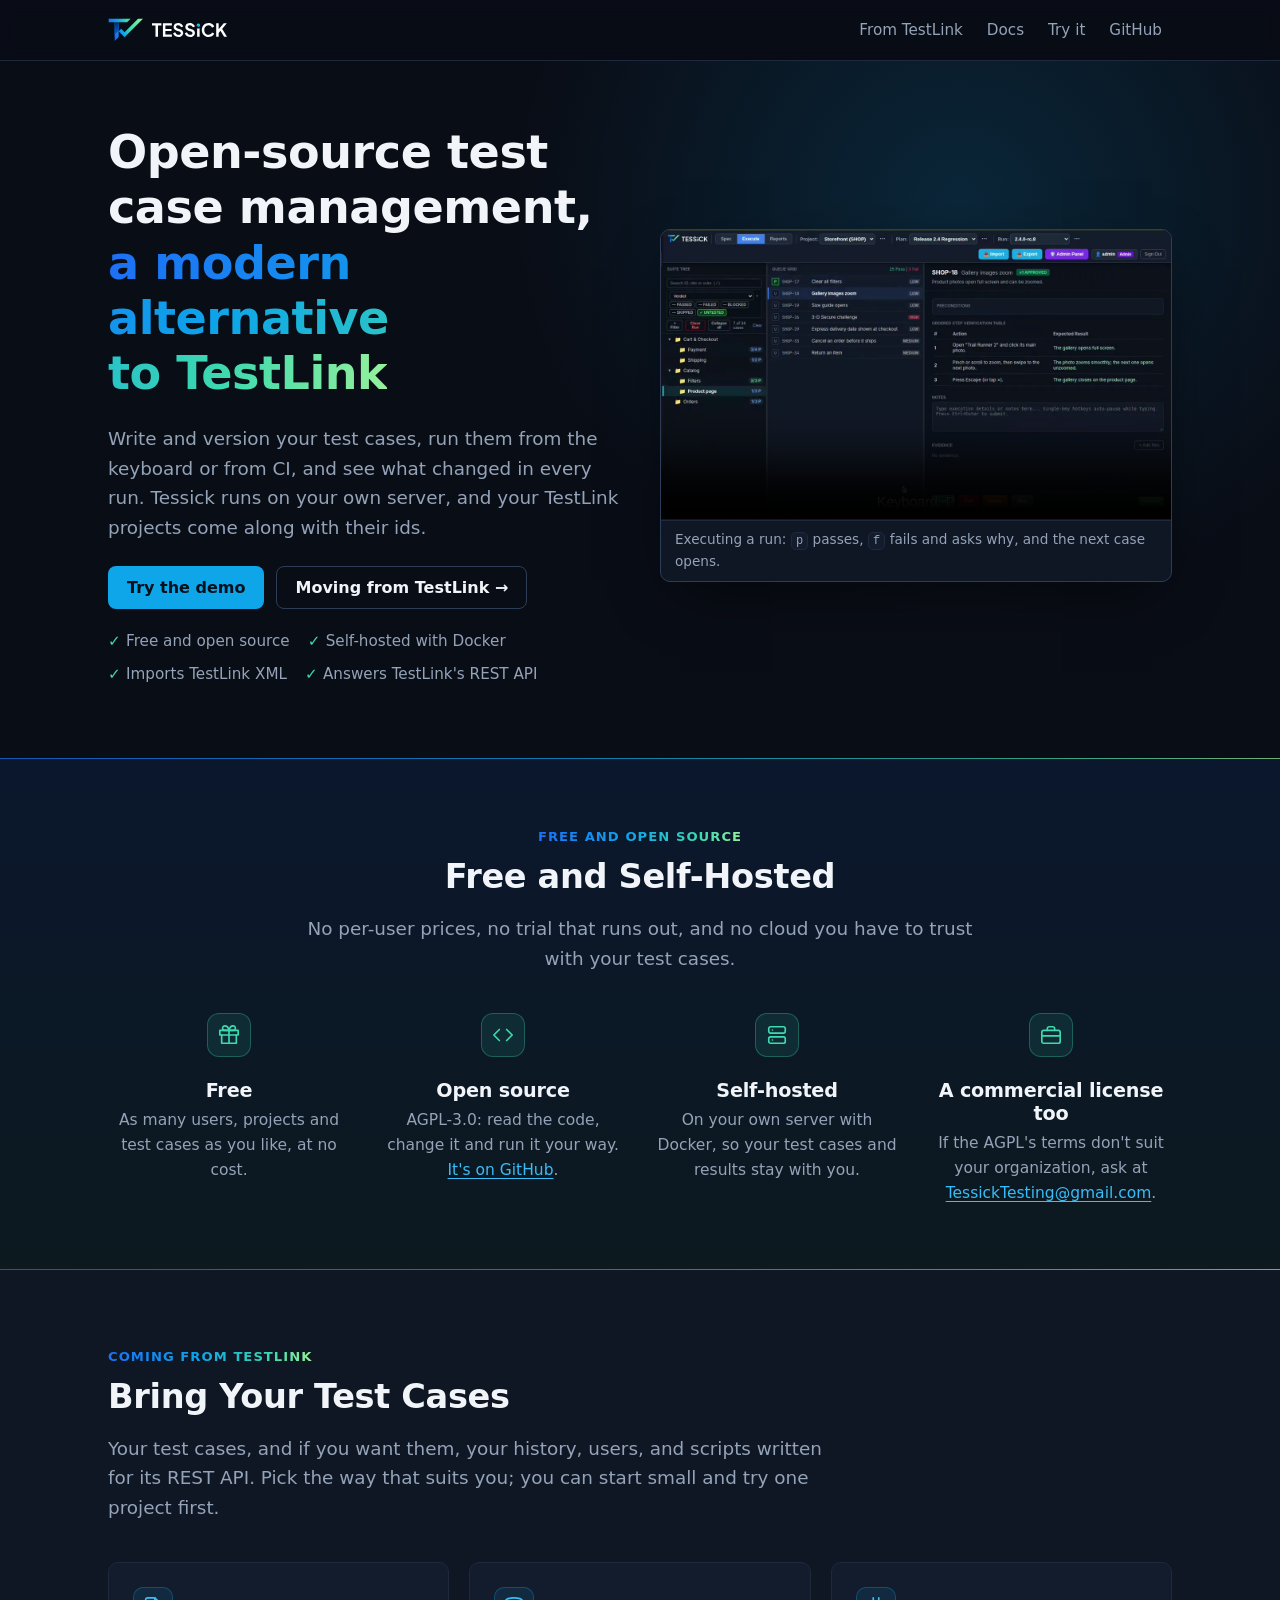
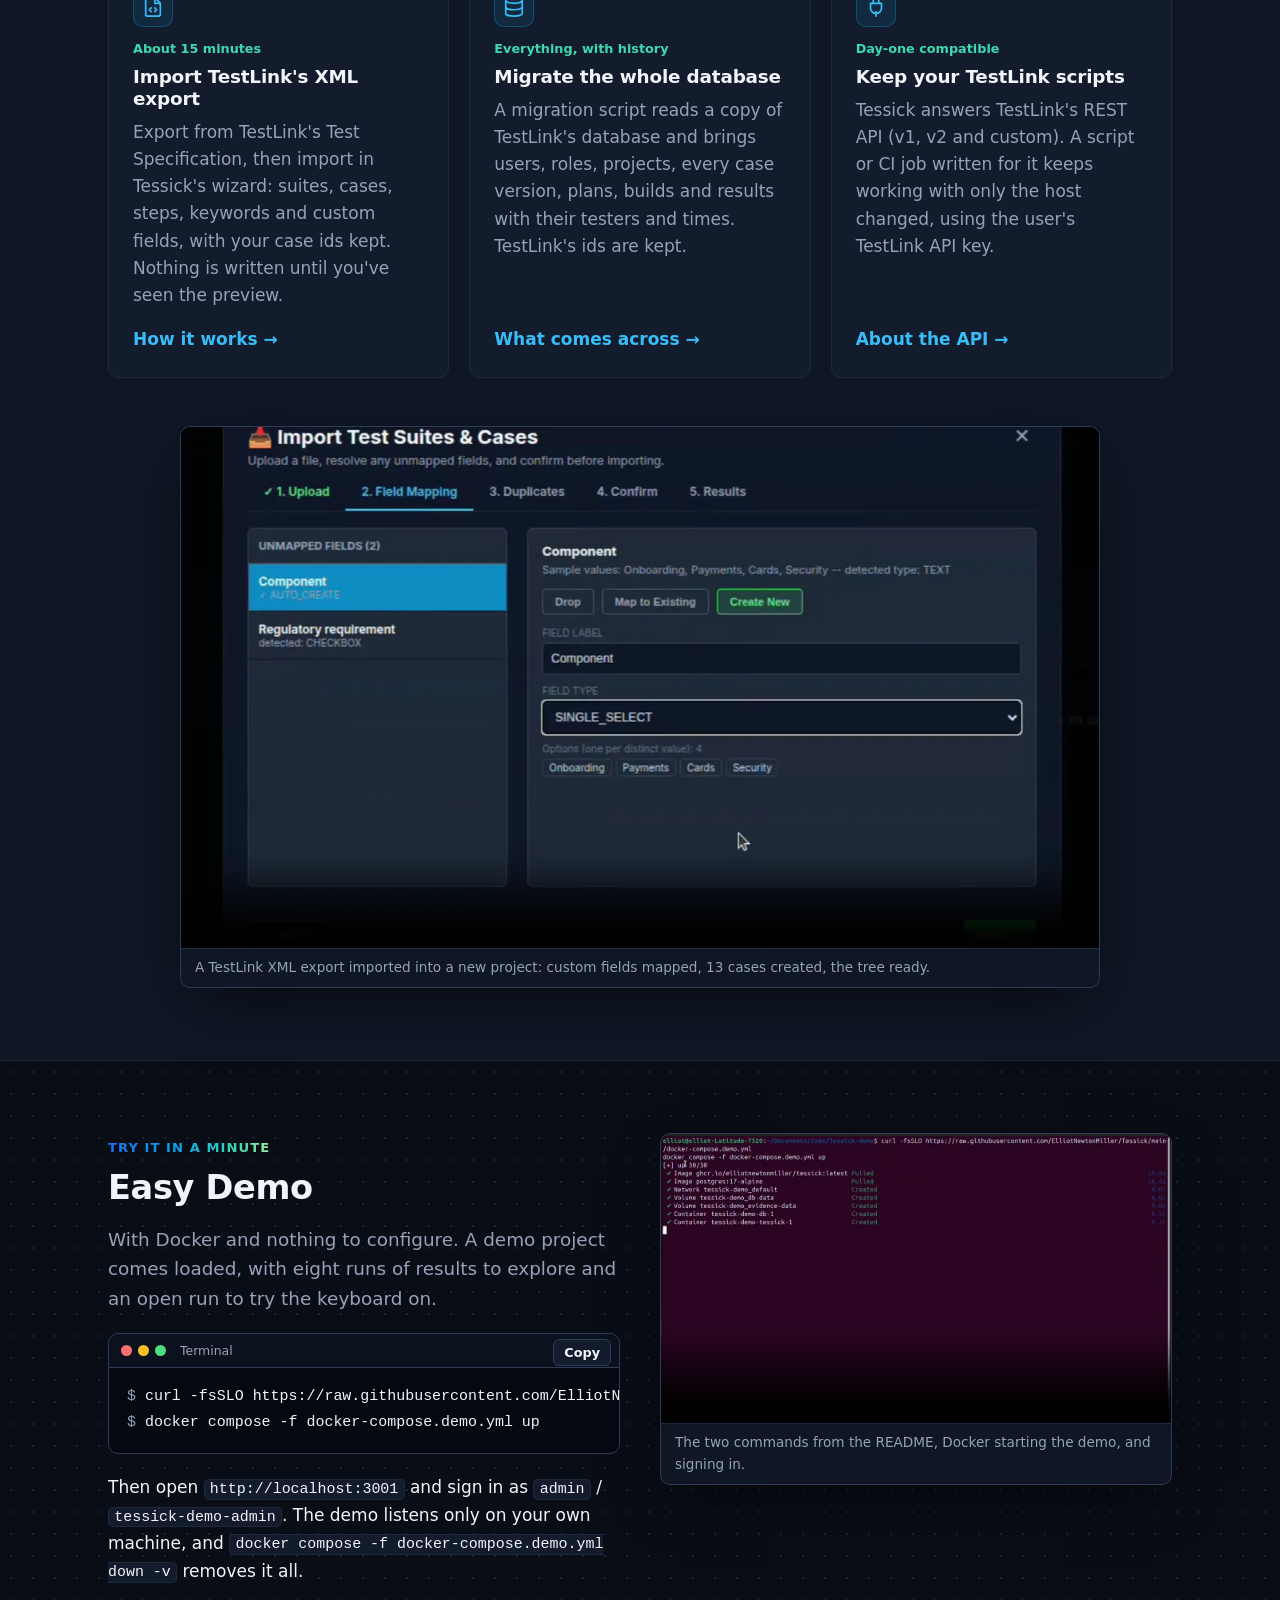
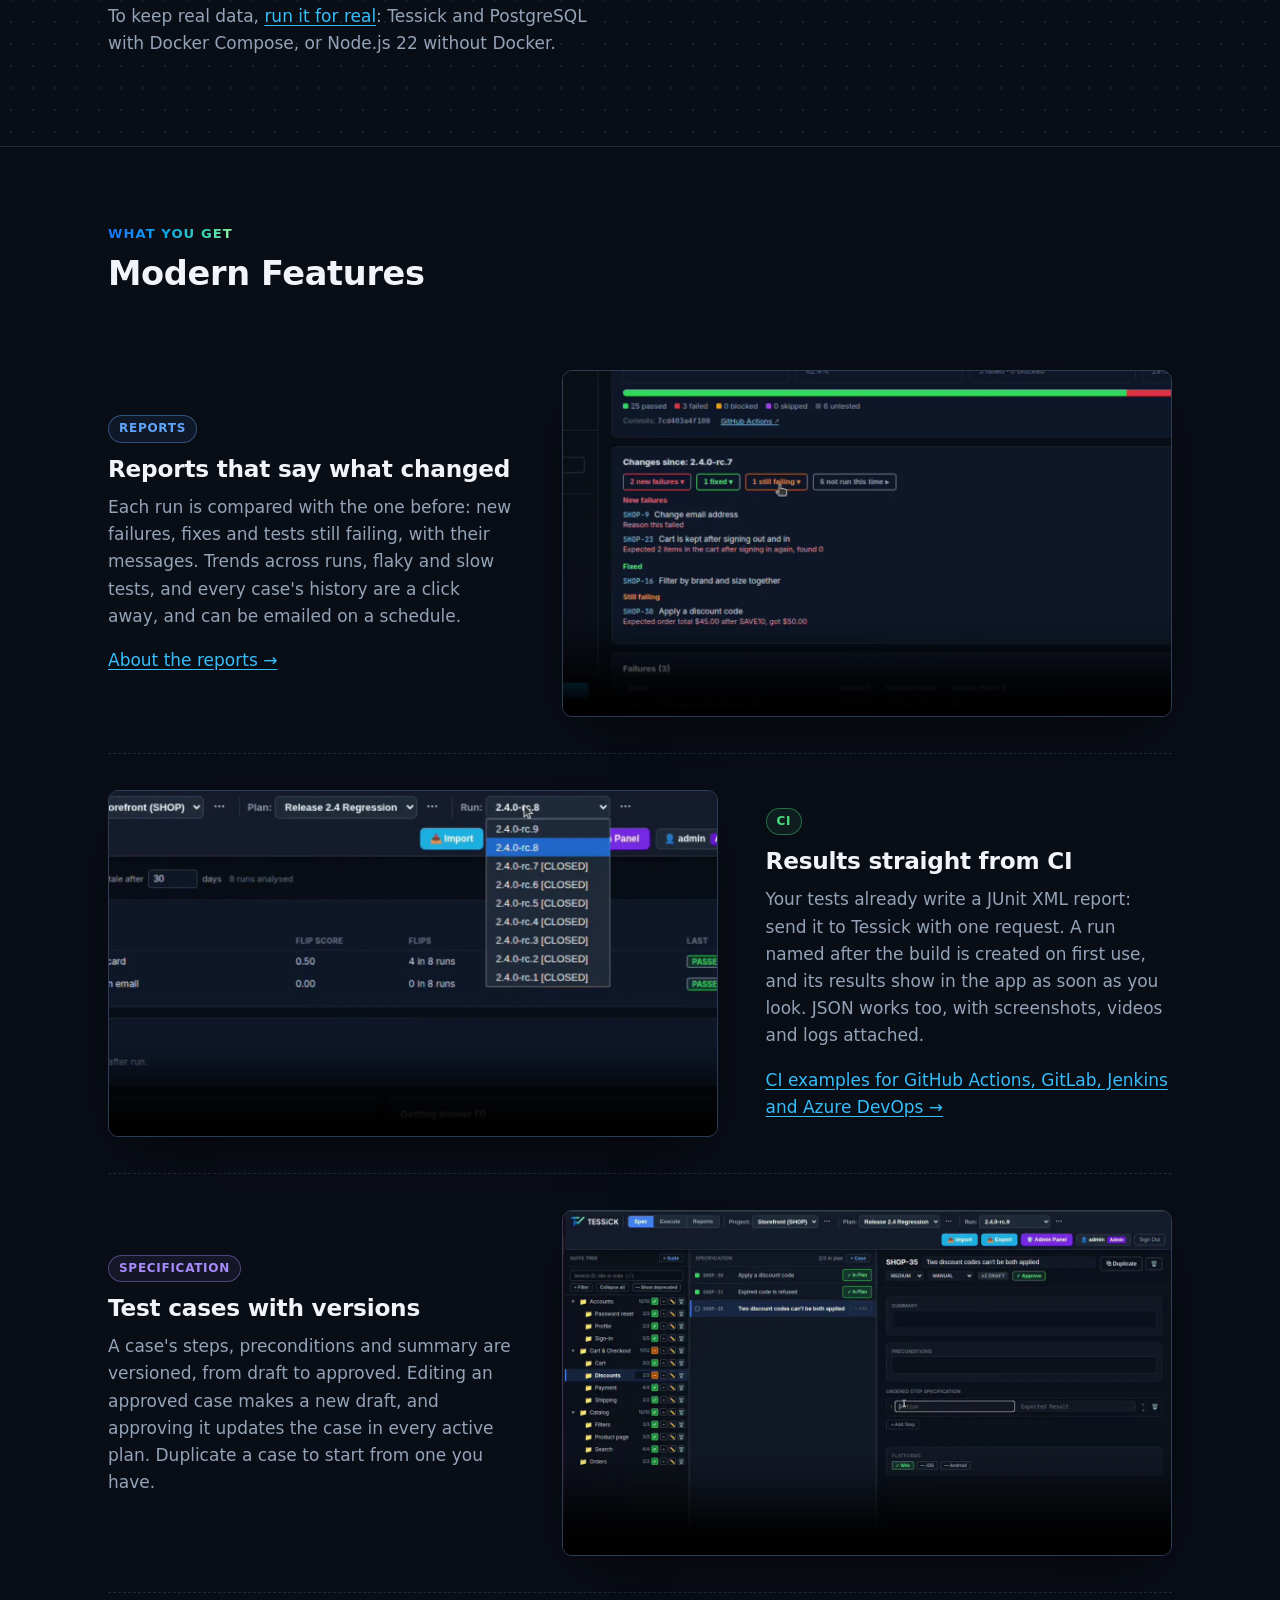
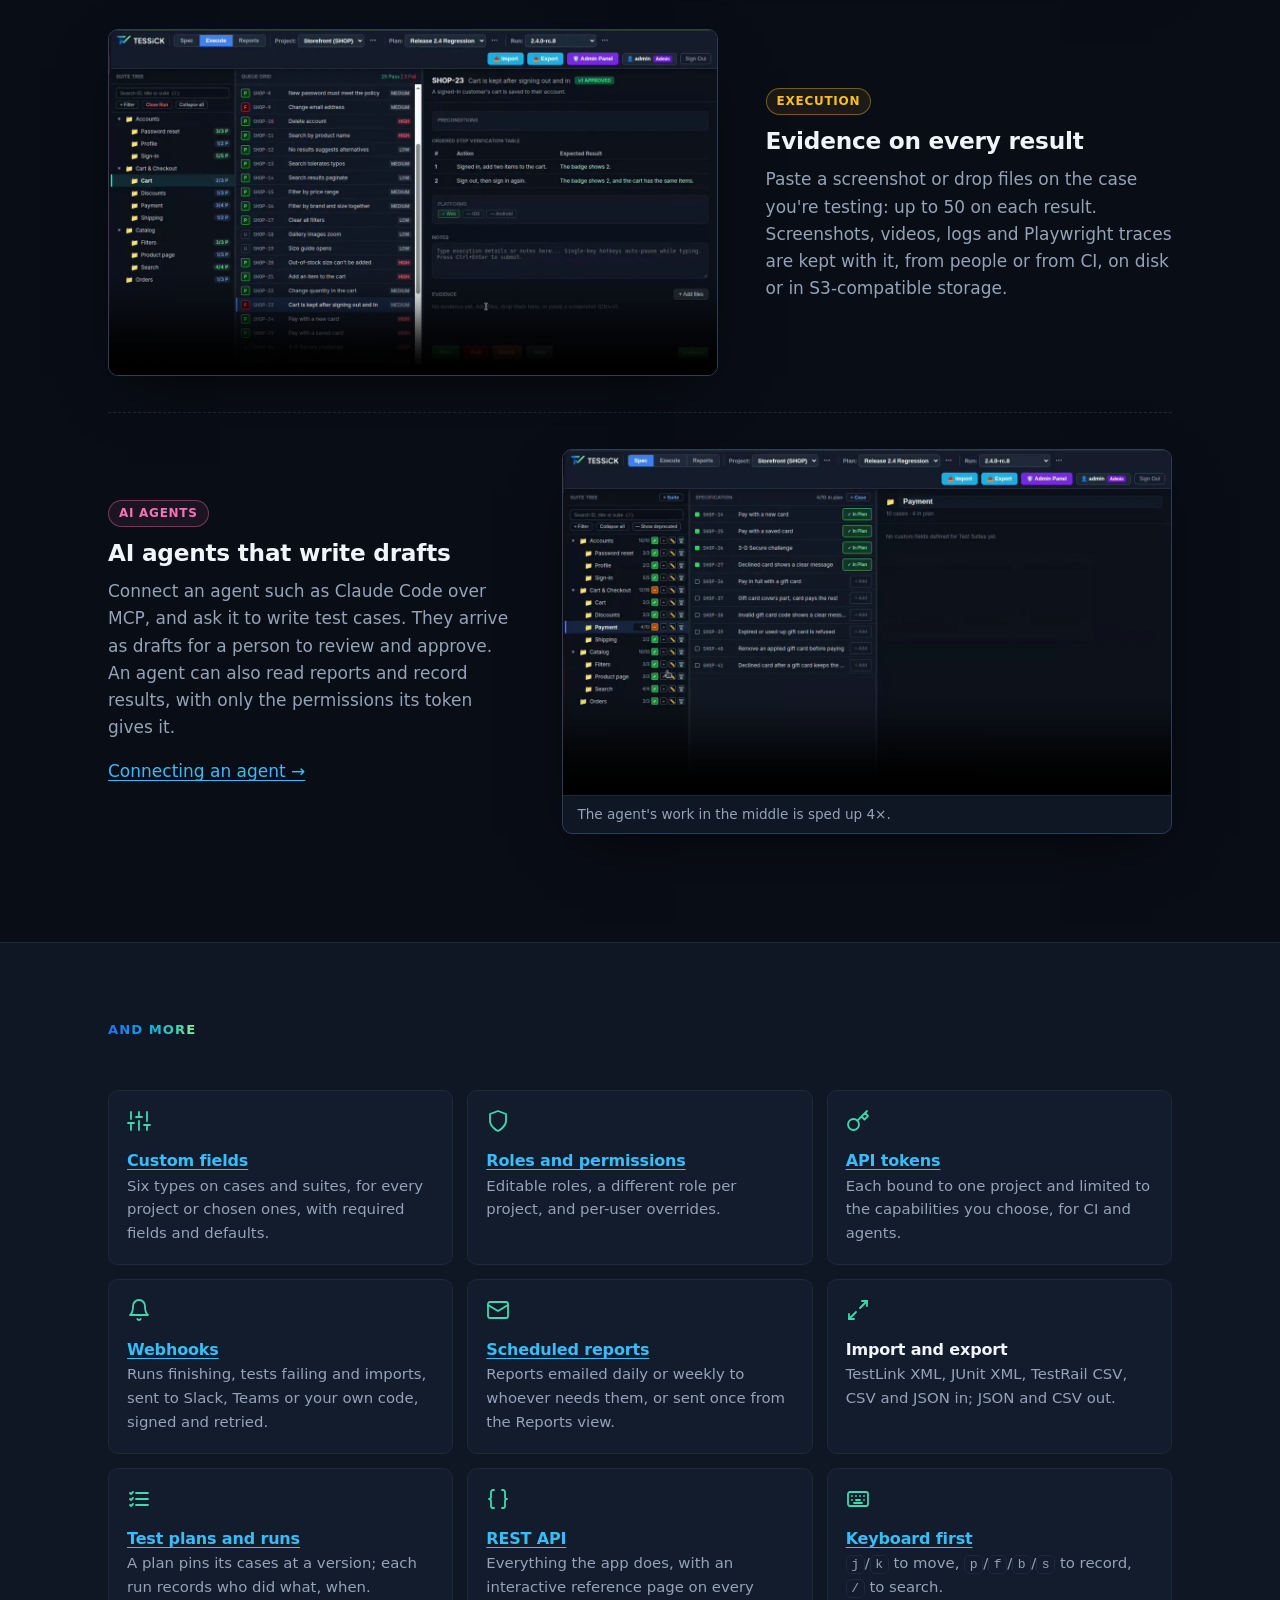
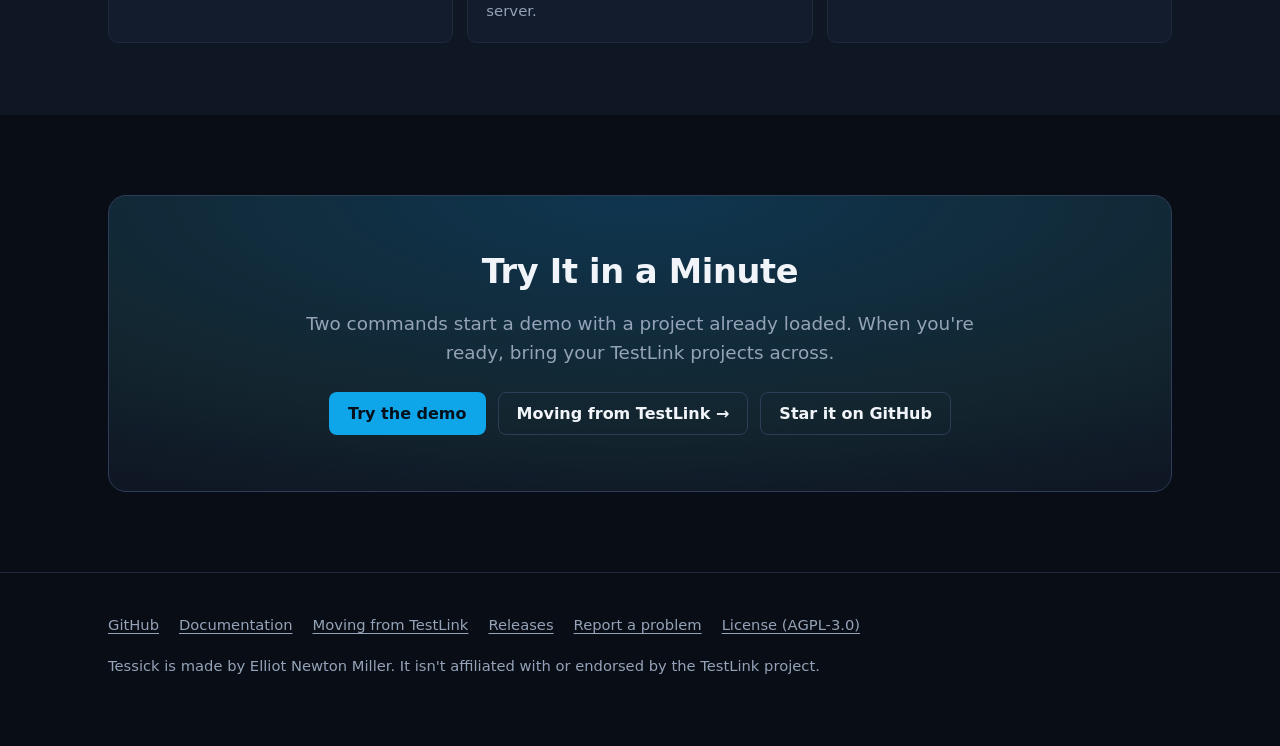
==== commit cdf5a3d4: "Say which scripts keep working: those written for TestLink's REST API Tessick doesn't answer TestLin" ====
--- a/index.html
+++ b/index.html
@@ -100,7 +100,7 @@
     <div class="section-head">
       <span class="eyebrow">Coming from TestLink</span>
       <h2>Bring Your Test Cases</h2>
-      <p class="lead">Your test cases, and if you want them, your history, users and scripts. Pick the way that suits you; you can start small and try one project first.</p>
+      <p class="lead">Your test cases, and if you want them, your history, users, and scripts written for its REST API. Pick the way that suits you; you can start small and try one project first.</p>
     </div>
     <div class="cards">
       <div class="card">
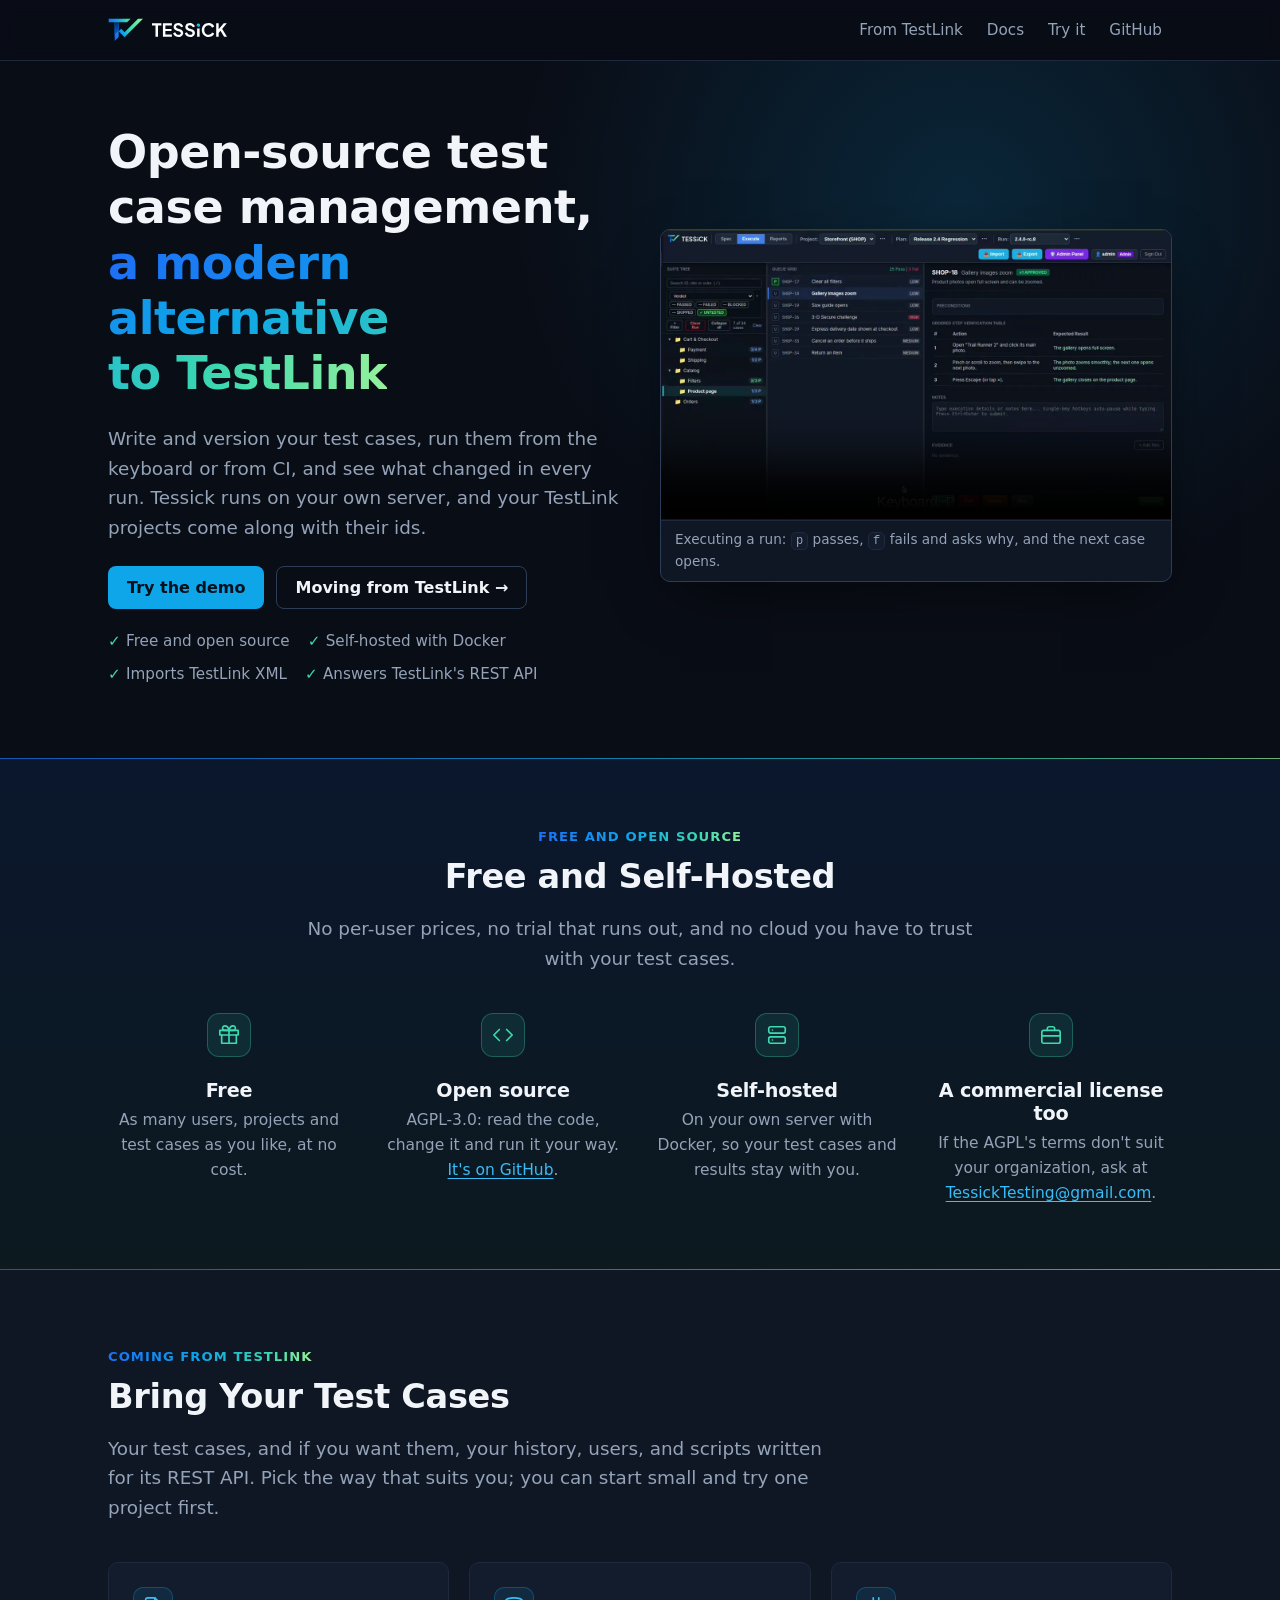
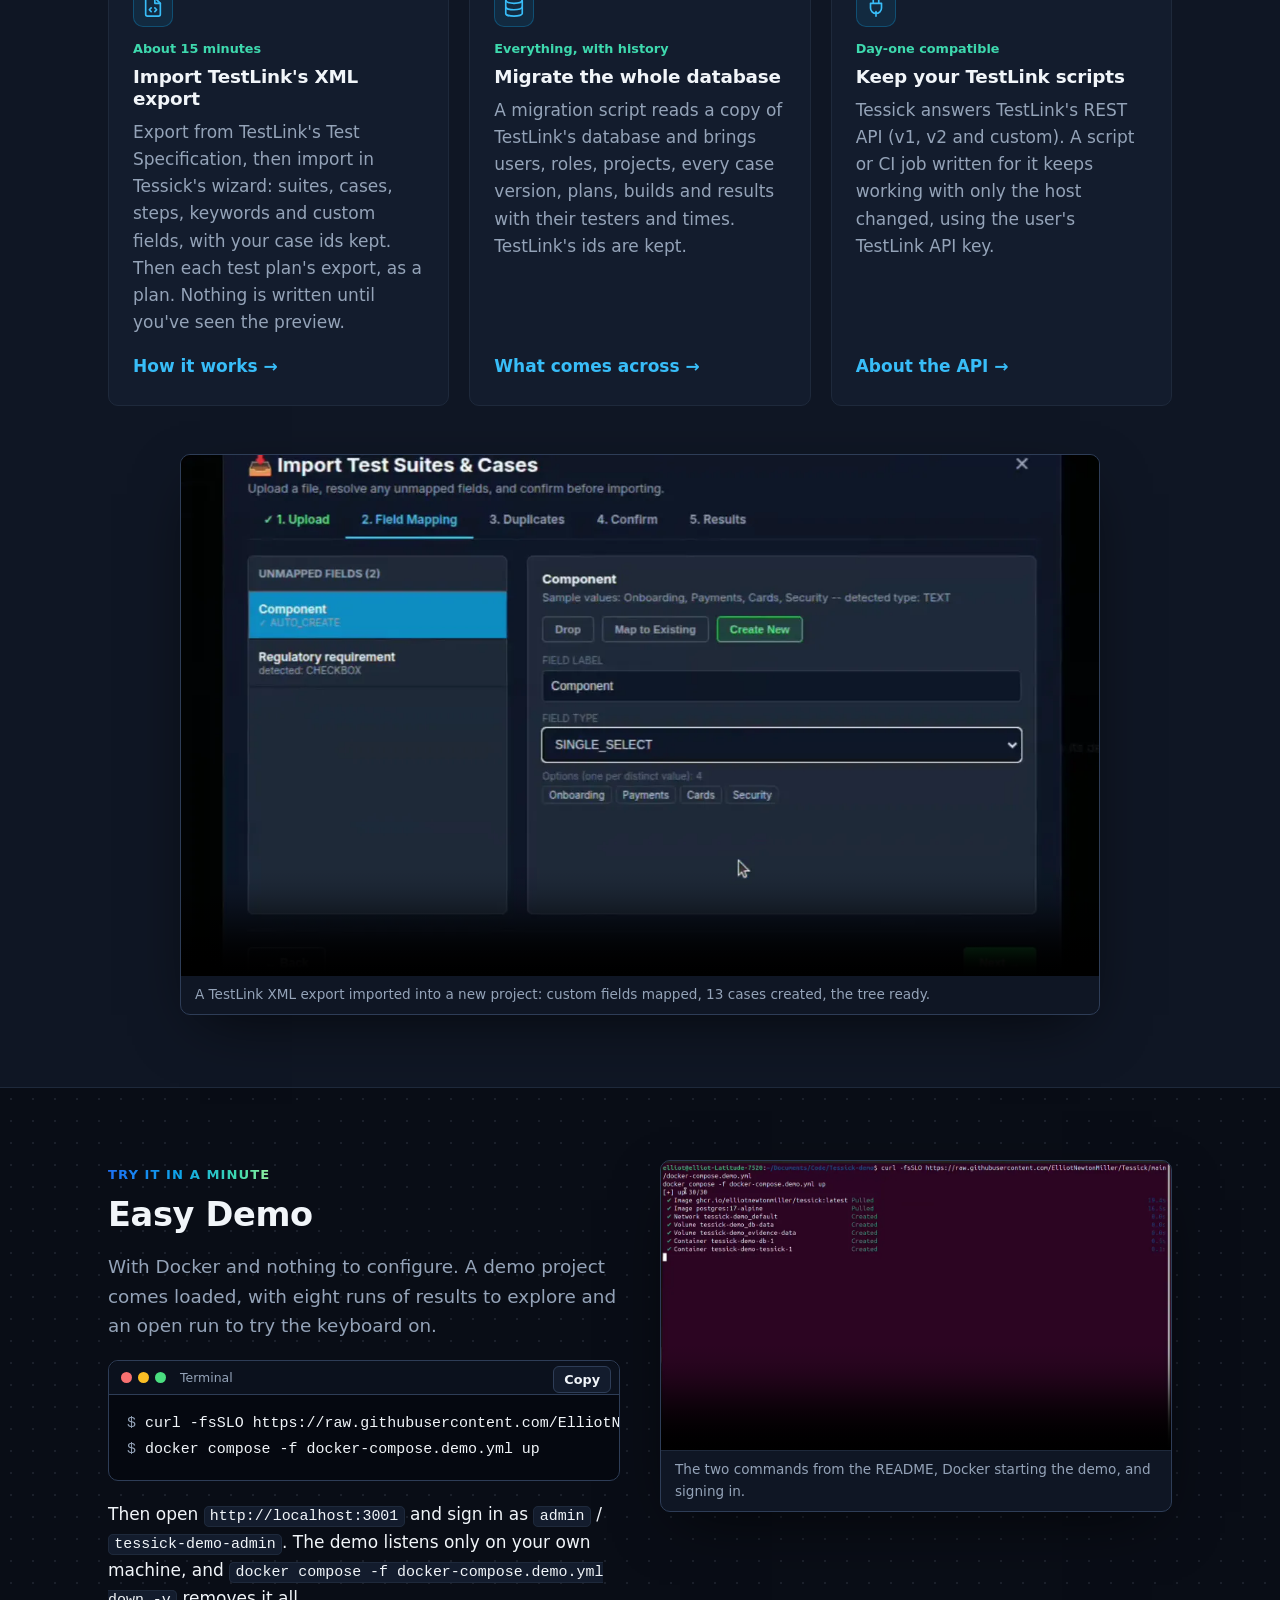
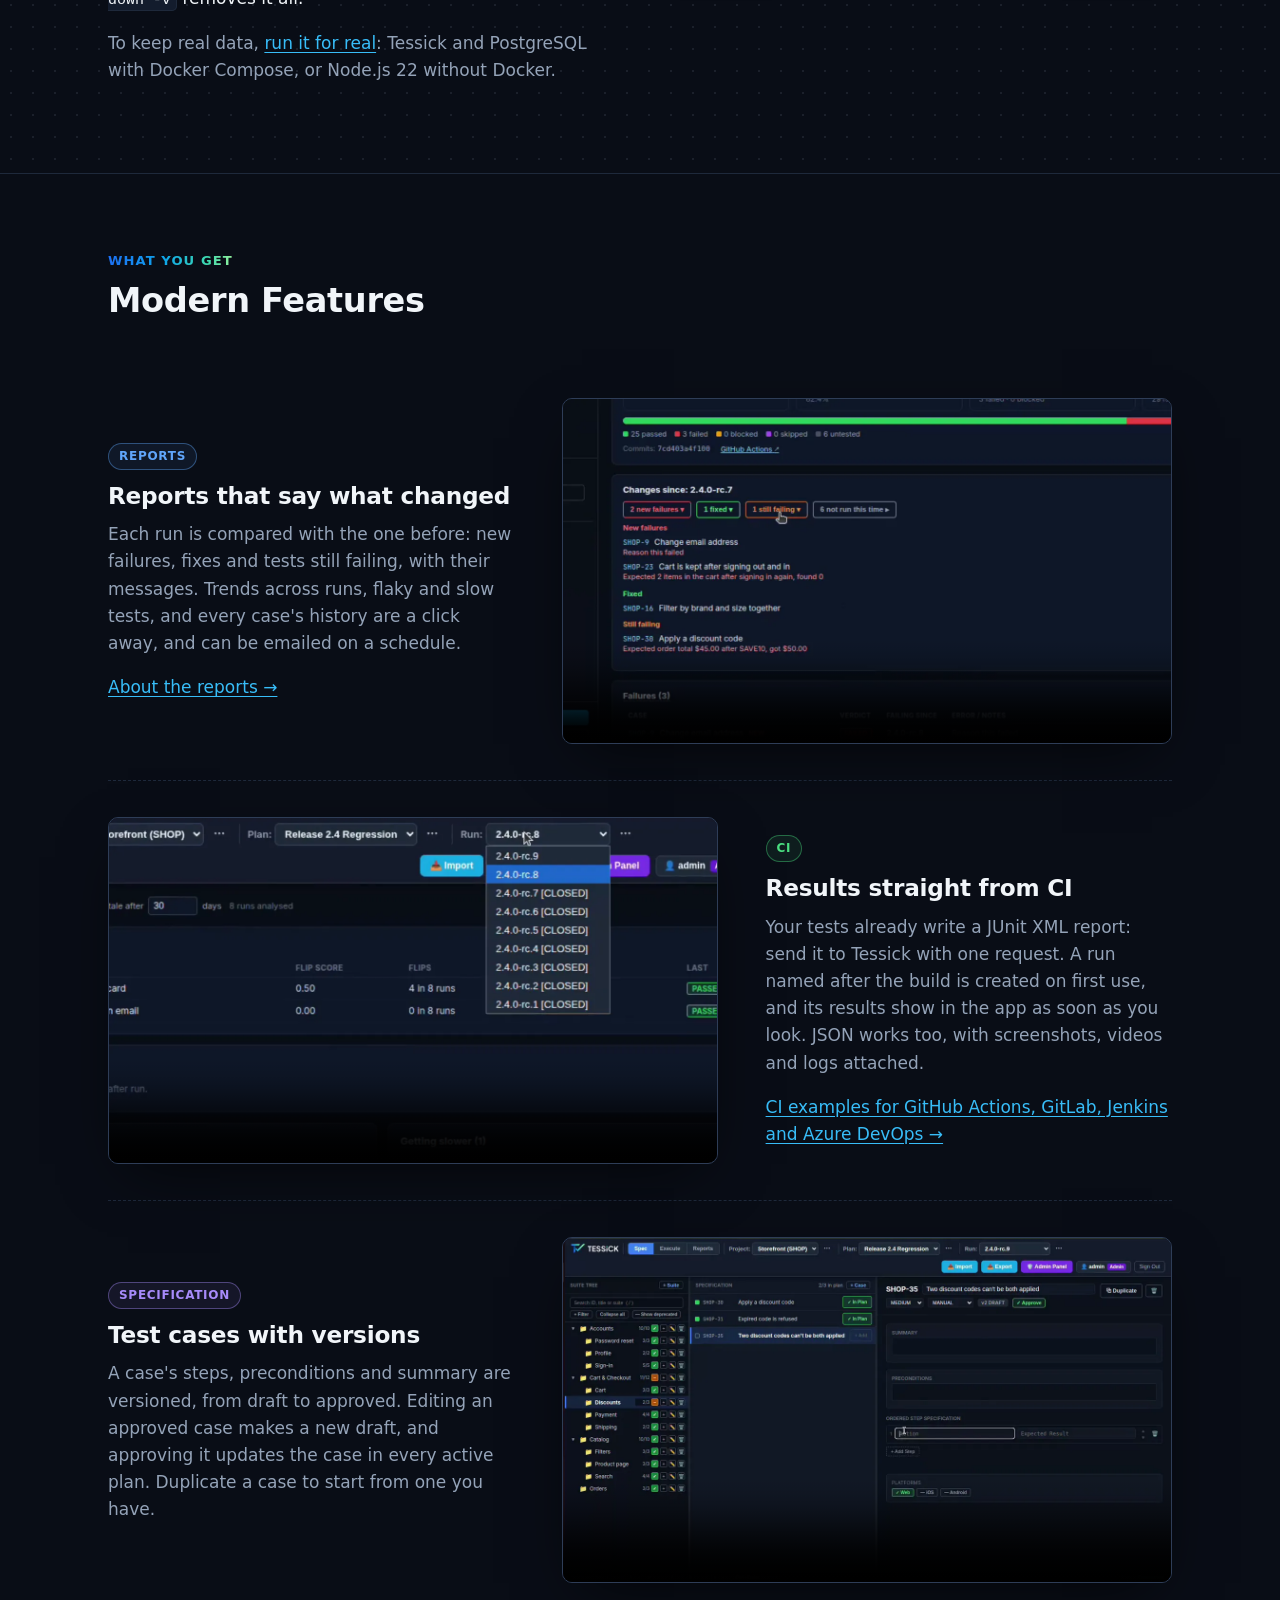
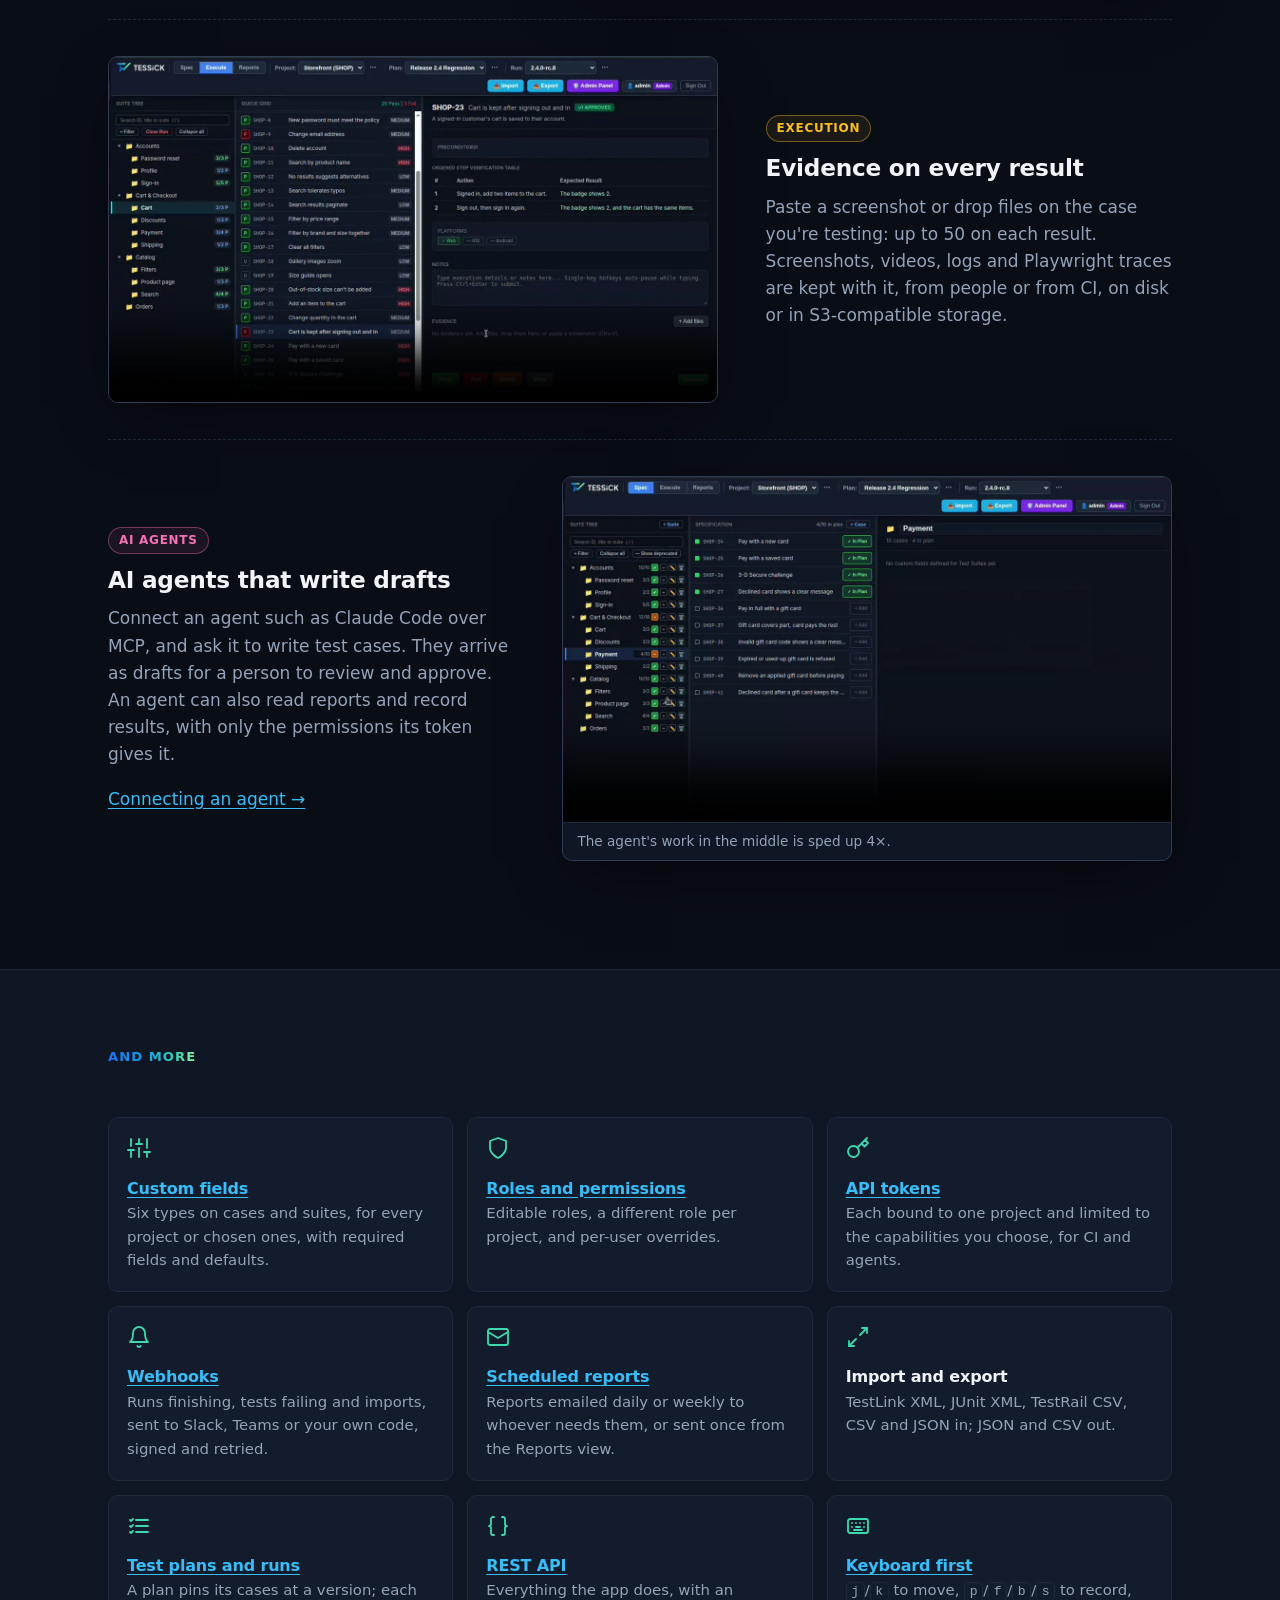
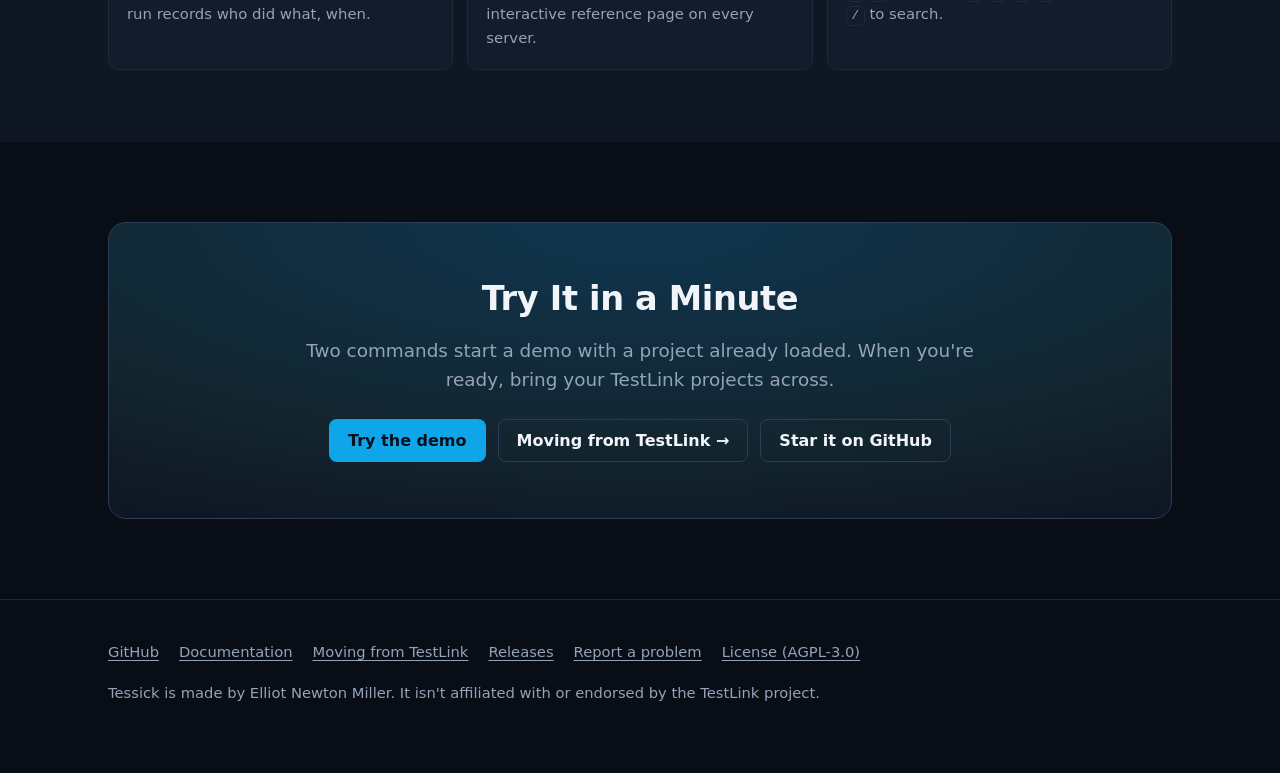
==== commit df03243c: "Test plans come across with the XML import too TestLink's export of a test plan imports as a Tessick" ====
--- a/index.html
+++ b/index.html
@@ -107,7 +107,7 @@
         <svg class="icon" viewBox="0 0 24 24" aria-hidden="true"><path d="M14 2H6a2 2 0 0 0-2 2v16a2 2 0 0 0 2 2h12a2 2 0 0 0 2-2V8z"/><path d="M14 2v6h6"/><path d="m10 13-2 2 2 2M14 13l2 2-2 2"/></svg>
         <div class="tag">About 15 minutes</div>
         <h3>Import TestLink's XML export</h3>
-        <p>Export from TestLink's Test Specification, then import in Tessick's wizard: suites, cases, steps, keywords and custom fields, with your case ids kept. Nothing is written until you've seen the preview.</p>
+        <p>Export from TestLink's Test Specification, then import in Tessick's wizard: suites, cases, steps, keywords and custom fields, with your case ids kept. Then each test plan's export, as a plan. Nothing is written until you've seen the preview.</p>
         <a class="more" href="testlink/#xml">How it works →</a>
       </div>
       <div class="card">
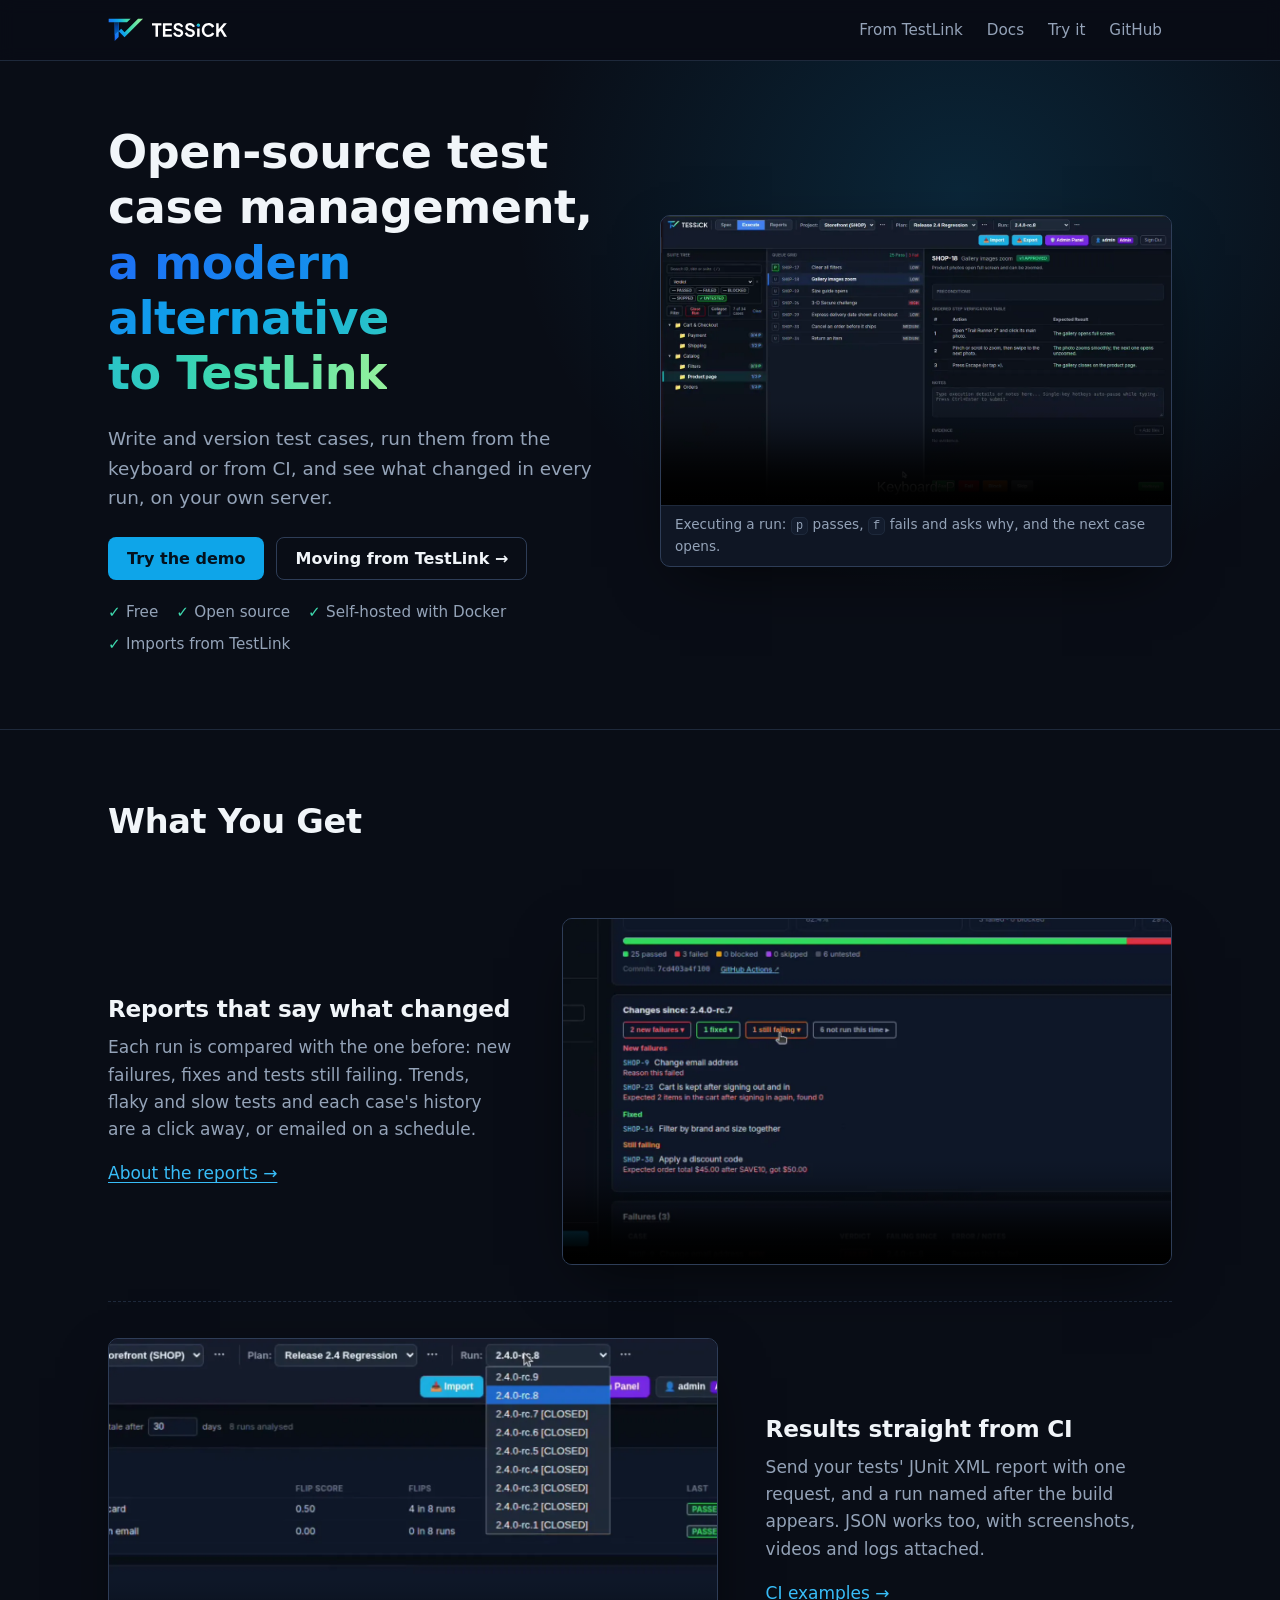
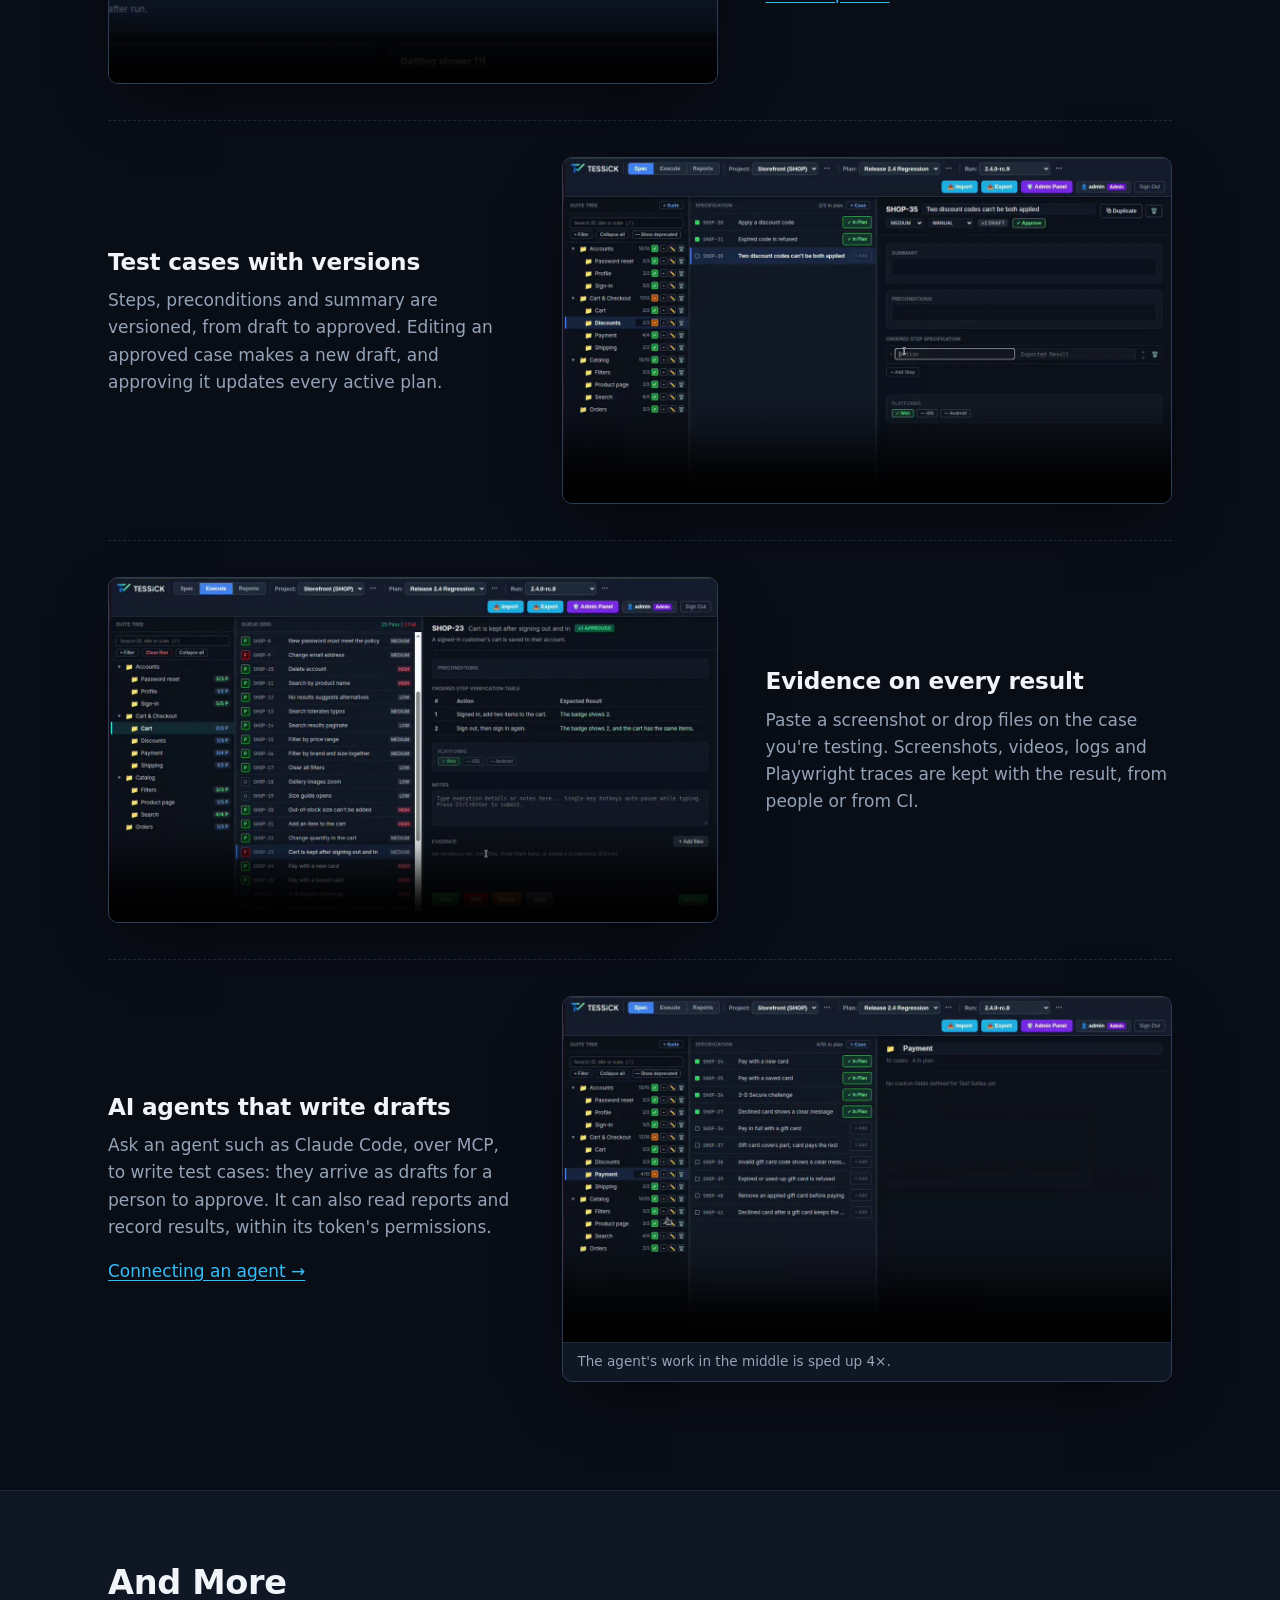
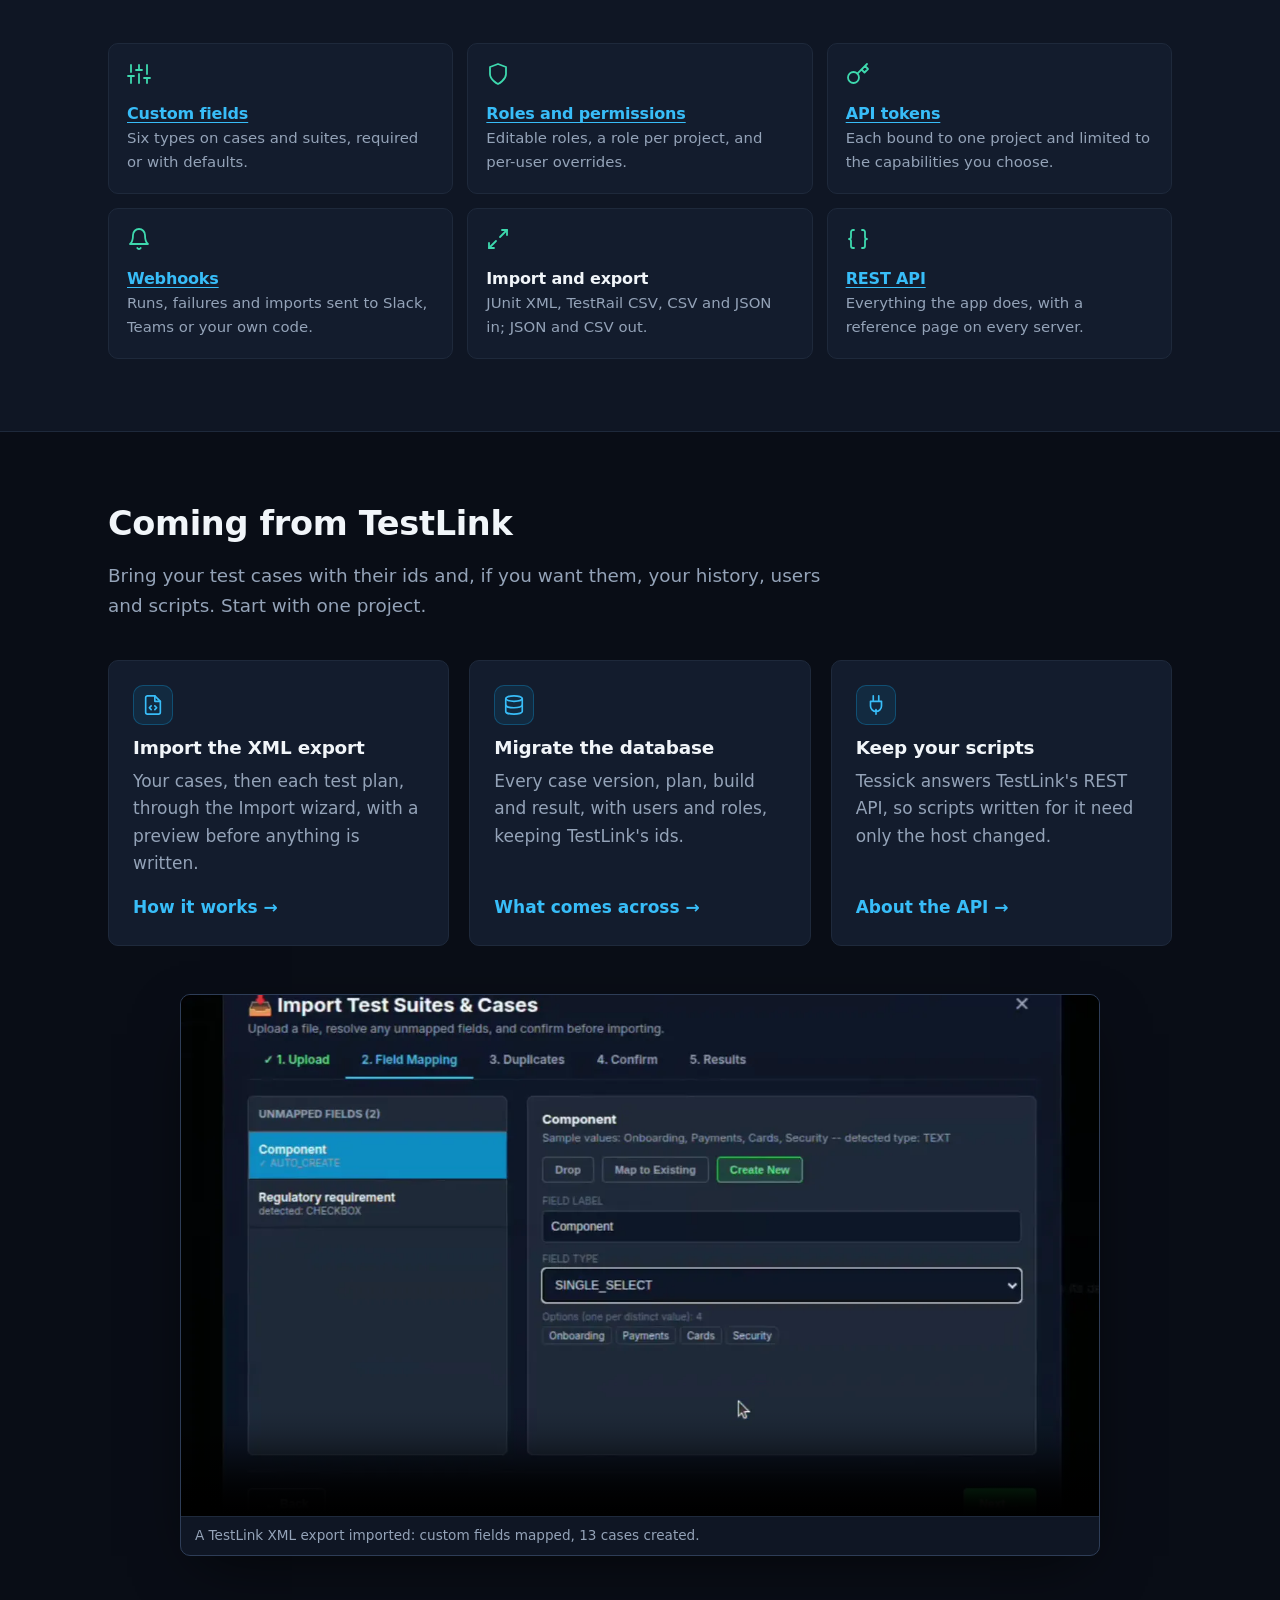
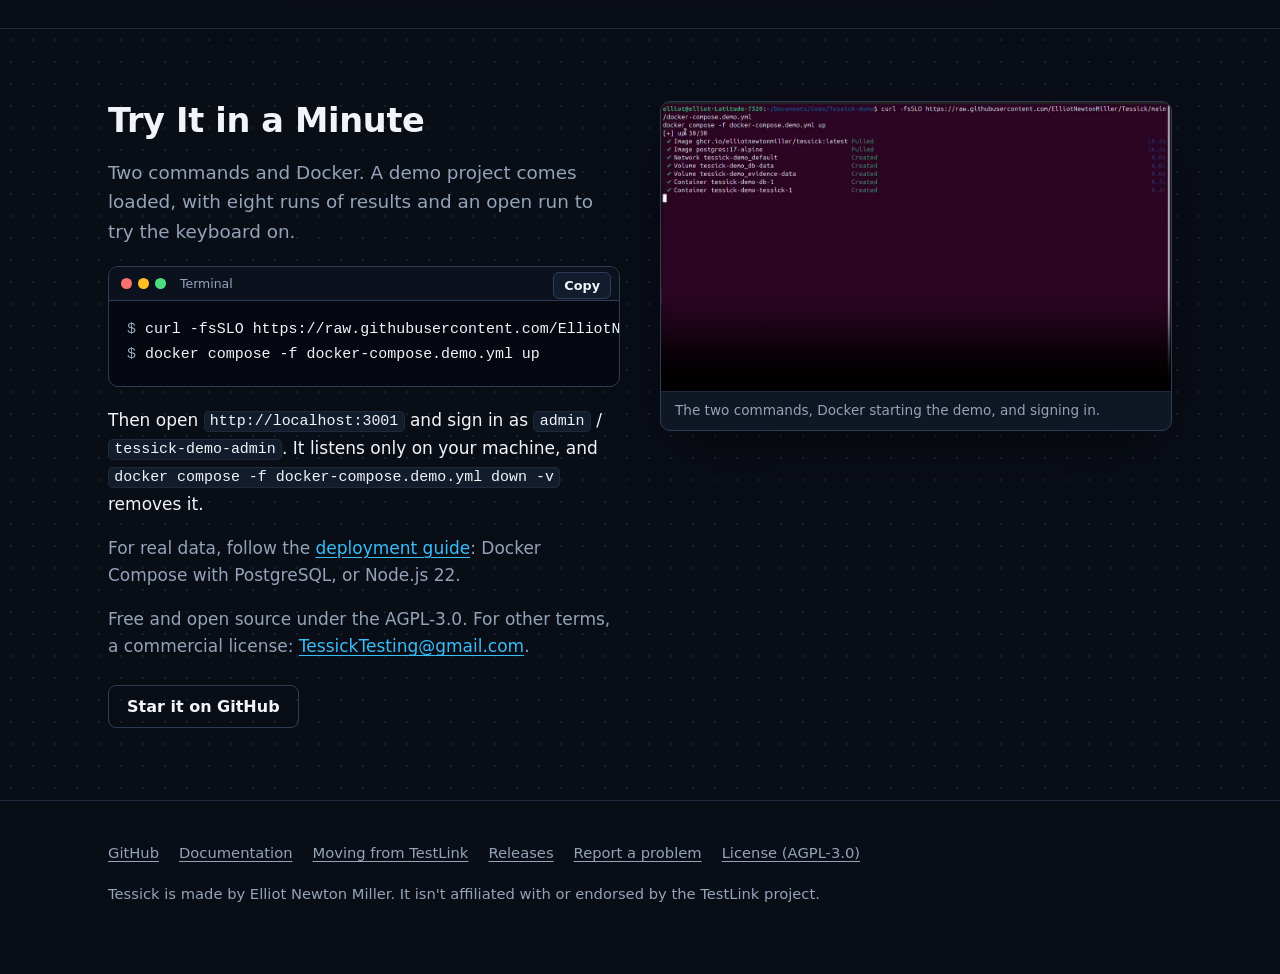
==== commit 387d0c50: "Shorter pages, in one direction, without repeats Home: hero, features, coming from TestLink, try it;" ====
--- a/index.html
+++ b/index.html
@@ -58,16 +58,16 @@
   <div class="wrap">
     <div>
       <h1>Open-source test case management, <span class="grad">a modern alternative to&nbsp;TestLink</span></h1>
-      <p class="lead">Write and version your test cases, run them from the keyboard or from CI, and see what changed in every run. Tessick runs on your own server, and your TestLink projects come along with their ids.</p>
+      <p class="lead">Write and version test cases, run them from the keyboard or from CI, and see what changed in every run, on your own server.</p>
       <div class="actions">
         <a class="btn btn-primary" href="#try">Try the demo</a>
         <a class="btn btn-ghost" href="testlink/">Moving from TestLink →</a>
       </div>
       <ul class="facts">
-        <li>Free and open source</li>
+        <li>Free</li>
+        <li>Open source</li>
         <li>Self-hosted with Docker</li>
-        <li>Imports TestLink XML</li>
-        <li>Answers TestLink's REST API</li>
+        <li>Imports from TestLink</li>
       </ul>
     </div>
     <figure class="clip" style="margin:0">
@@ -79,49 +79,117 @@
   </div>
 </section>
 
-<section class="oss" id="open-source">
-  <div class="wrap">
-    <div class="oss-head">
-      <span class="eyebrow">Free and open source</span>
-      <h2>Free and Self-Hosted</h2>
-      <p class="lead">No per-user prices, no trial that runs out, and no cloud you have to trust with your test cases.</p>
-    </div>
-    <div class="pillars">
-      <div class="pillar"><svg class="icon" viewBox="0 0 24 24" aria-hidden="true"><path d="M20 12v9H4v-9"/><path d="M2 7h20v5H2z"/><path d="M12 21V7"/><path d="M12 7H7.5a2.5 2.5 0 1 1 0-5C11 2 12 7 12 7z"/><path d="M12 7h4.5a2.5 2.5 0 1 0 0-5C13 2 12 7 12 7z"/></svg><h3>Free</h3><p>As many users, projects and test cases as you like, at no cost.</p></div>
-      <div class="pillar"><svg class="icon" viewBox="0 0 24 24" aria-hidden="true"><path d="m16 18 6-6-6-6"/><path d="m8 6-6 6 6 6"/></svg><h3>Open source</h3><p>AGPL-3.0: read the code, change it and run it your way. <a href="https://github.com/ElliotNewtonMiller/Tessick">It's on GitHub</a>.</p></div>
-      <div class="pillar"><svg class="icon" viewBox="0 0 24 24" aria-hidden="true"><rect x="3" y="3" width="18" height="7" rx="2"/><rect x="3" y="14" width="18" height="7" rx="2"/><path d="M7 6.5h.01M7 17.5h.01"/></svg><h3>Self-hosted</h3><p>On your own server with Docker, so your test cases and results stay with you.</p></div>
-      <div class="pillar"><svg class="icon" viewBox="0 0 24 24" aria-hidden="true"><rect x="2" y="7" width="20" height="14" rx="2"/><path d="M16 7V5a2 2 0 0 0-2-2h-4a2 2 0 0 0-2 2v2"/><path d="M2 13h20"/></svg><h3>A commercial license too</h3><p>If the AGPL's terms don't suit your organization, ask at <a href="mailto:TessickTesting@gmail.com">TessickTesting@gmail.com</a>.</p></div>
-    </div>
-  </div>
-</section>
-
-<section class="tint" id="from-testlink">
+<section id="features">
   <div class="wrap">
     <div class="section-head">
-      <span class="eyebrow">Coming from TestLink</span>
-      <h2>Bring Your Test Cases</h2>
-      <p class="lead">Your test cases, and if you want them, your history, users, and scripts written for its REST API. Pick the way that suits you; you can start small and try one project first.</p>
+      <h2>What You Get</h2>
+    </div>
+
+    <div class="feature">
+      <div class="feature-text">
+        <h3>Reports that say what changed</h3>
+        <p>Each run is compared with the one before: new failures, fixes and tests still failing. Trends, flaky and slow tests and each case's history are a click away, or emailed on a schedule.</p>
+        <a href="https://github.com/ElliotNewtonMiller/Tessick/blob/main/docs/reports_api_and_mcp.md">About the reports →</a>
+      </div>
+      <figure class="clip" style="margin:0">
+        <video data-autoplay muted loop playsinline preload="none" poster="media/reports.webp" width="1280" height="726" aria-label="The Reports view: a plan's overview, then a run compared with the previous one, then flaky and slow tests">
+          <source src="media/reports.mp4" type="video/mp4">
+        </video>
+      </figure>
+    </div>
+
+    <div class="feature flip">
+      <div class="feature-text">
+        <h3>Results straight from CI</h3>
+        <p>Send your tests' JUnit XML report with one request, and a run named after the build appears. JSON works too, with screenshots, videos and logs attached.</p>
+        <a href="https://github.com/ElliotNewtonMiller/Tessick/blob/main/docs/api_getting_started.md#5-send-results-from-ci">CI examples →</a>
+      </div>
+      <figure class="clip" style="margin:0">
+        <video data-autoplay muted loop playsinline preload="none" poster="media/ci-results.webp" width="1280" height="726" aria-label="A curl command uploads a JUnit file, and the new run appears in Tessick">
+          <source src="media/ci-results.mp4" type="video/mp4">
+        </video>
+      </figure>
+    </div>
+
+    <div class="feature">
+      <div class="feature-text">
+        <h3>Test cases with versions</h3>
+        <p>Steps, preconditions and summary are versioned, from draft to approved. Editing an approved case makes a new draft, and approving it updates every active plan.</p>
+      </div>
+      <figure class="clip" style="margin:0">
+        <video data-autoplay muted loop playsinline preload="none" poster="media/writing-a-case.webp" width="1280" height="726" aria-label="Writing a new test case: a title, steps with expected results, then approving it and adding it to the plan">
+          <source src="media/writing-a-case.mp4" type="video/mp4">
+        </video>
+      </figure>
+    </div>
+
+    <div class="feature flip">
+      <div class="feature-text">
+        <h3>Evidence on every result</h3>
+        <p>Paste a screenshot or drop files on the case you're testing. Screenshots, videos, logs and Playwright traces are kept with the result, from people or from CI.</p>
+      </div>
+      <figure class="clip" style="margin:0">
+        <video data-autoplay muted loop playsinline preload="none" poster="media/evidence.webp" width="1280" height="726" aria-label="Pasting a screenshot onto a failed result, then opening it in the viewer">
+          <source src="media/evidence.mp4" type="video/mp4">
+        </video>
+      </figure>
+    </div>
+
+    <div class="feature">
+      <div class="feature-text">
+        <h3>AI agents that write drafts</h3>
+        <p>Ask an agent such as Claude Code, over MCP, to write test cases: they arrive as drafts for a person to approve. It can also read reports and record results, within its token's permissions.</p>
+        <a href="https://github.com/ElliotNewtonMiller/Tessick/blob/main/docs/reports_api_and_mcp.md#mcp-for-ai-agents">Connecting an agent →</a>
+      </div>
+      <figure class="clip" style="margin:0">
+        <video data-autoplay muted loop playsinline preload="none" poster="media/ai-agent.webp" width="1280" height="726" aria-label="Claude Code is asked to write gift card test cases; they appear in Tessick as drafts">
+          <source src="media/ai-agent.mp4" type="video/mp4">
+        </video>
+        <figcaption>The agent's work in the middle is sped up 4×.</figcaption>
+      </figure>
+    </div>
+  </div>
+</section>
+
+<section class="tint" id="more">
+  <div class="wrap">
+    <div class="section-head">
+      <h2>And More</h2>
+    </div>
+    <div class="grid-more">
+      <div><svg class="icon" viewBox="0 0 24 24" aria-hidden="true"><path d="M4 21v-7M4 10V3M12 21v-9M12 8V3M20 21v-5M20 12V3M1 14h6M9 8h6M17 16h6"/></svg><h3><a href="https://github.com/ElliotNewtonMiller/Tessick/blob/main/docs/user_guide.md#custom-fields">Custom fields</a></h3><p>Six types on cases and suites, required or with defaults.</p></div>
+      <div><svg class="icon" viewBox="0 0 24 24" aria-hidden="true"><path d="M12 22s8-4 8-10V5l-8-3-8 3v7c0 6 8 10 8 10z"/></svg><h3><a href="https://github.com/ElliotNewtonMiller/Tessick/blob/main/docs/user_guide.md#roles-and-overrides">Roles and permissions</a></h3><p>Editable roles, a role per project, and per-user overrides.</p></div>
+      <div><svg class="icon" viewBox="0 0 24 24" aria-hidden="true"><circle cx="7.5" cy="15.5" r="5.5"/><path d="m21 2-9.6 9.6M15.5 7.5l3 3L22 7l-3-3"/></svg><h3><a href="https://github.com/ElliotNewtonMiller/Tessick/blob/main/docs/user_guide.md#api-tokens">API tokens</a></h3><p>Each bound to one project and limited to the capabilities you choose.</p></div>
+      <div><svg class="icon" viewBox="0 0 24 24" aria-hidden="true"><path d="M6 8a6 6 0 0 1 12 0c0 7 3 9 3 9H3s3-2 3-9"/><path d="M10.3 21a1.94 1.94 0 0 0 3.4 0"/></svg><h3><a href="https://github.com/ElliotNewtonMiller/Tessick/blob/main/docs/api_getting_started.md#9-get-notified-webhooks">Webhooks</a></h3><p>Runs, failures and imports sent to Slack, Teams or your own code.</p></div>
+      <div><svg class="icon" viewBox="0 0 24 24" aria-hidden="true"><path d="M16 3h5v5"/><path d="M21 3 14 10"/><path d="M8 21H3v-5"/><path d="M3 21l7-7"/></svg><h3>Import and export</h3><p>JUnit XML, TestRail CSV, CSV and JSON in; JSON and CSV out.</p></div>
+      <div><svg class="icon" viewBox="0 0 24 24" aria-hidden="true"><path d="M8 3H7a2 2 0 0 0-2 2v5a2 2 0 0 1-2 2 2 2 0 0 1 2 2v5a2 2 0 0 0 2 2h1"/><path d="M16 21h1a2 2 0 0 0 2-2v-5a2 2 0 0 1 2-2 2 2 0 0 1-2-2V5a2 2 0 0 0-2-2h-1"/></svg><h3><a href="https://github.com/ElliotNewtonMiller/Tessick/blob/main/docs/api_getting_started.md">REST API</a></h3><p>Everything the app does, with a reference page on every server.</p></div>
+    </div>
+  </div>
+</section>
+
+<section id="from-testlink">
+  <div class="wrap">
+    <div class="section-head">
+      <h2>Coming from TestLink</h2>
+      <p class="lead">Bring your test cases with their ids and, if you want them, your history, users and scripts. Start with one project.</p>
     </div>
     <div class="cards">
       <div class="card">
         <svg class="icon" viewBox="0 0 24 24" aria-hidden="true"><path d="M14 2H6a2 2 0 0 0-2 2v16a2 2 0 0 0 2 2h12a2 2 0 0 0 2-2V8z"/><path d="M14 2v6h6"/><path d="m10 13-2 2 2 2M14 13l2 2-2 2"/></svg>
-        <div class="tag">About 15 minutes</div>
-        <h3>Import TestLink's XML export</h3>
-        <p>Export from TestLink's Test Specification, then import in Tessick's wizard: suites, cases, steps, keywords and custom fields, with your case ids kept. Then each test plan's export, as a plan. Nothing is written until you've seen the preview.</p>
+        <h3>Import the XML export</h3>
+        <p>Your cases, then each test plan, through the Import wizard, with a preview before anything is written.</p>
         <a class="more" href="testlink/#xml">How it works →</a>
       </div>
       <div class="card">
         <svg class="icon" viewBox="0 0 24 24" aria-hidden="true"><ellipse cx="12" cy="5" rx="9" ry="3"/><path d="M3 5v14c0 1.7 4 3 9 3s9-1.3 9-3V5"/><path d="M3 12c0 1.7 4 3 9 3s9-1.3 9-3"/></svg>
-        <div class="tag">Everything, with history</div>
-        <h3>Migrate the whole database</h3>
-        <p>A migration script reads a copy of TestLink's database and brings users, roles, projects, every case version, plans, builds and results with their testers and times. TestLink's ids are kept.</p>
+        <h3>Migrate the database</h3>
+        <p>Every case version, plan, build and result, with users and roles, keeping TestLink's ids.</p>
         <a class="more" href="testlink/#database">What comes across →</a>
       </div>
       <div class="card">
         <svg class="icon" viewBox="0 0 24 24" aria-hidden="true"><path d="M12 22v-5M9 8V2M15 8V2M18 8v5a6 6 0 0 1-12 0V8z"/></svg>
-        <div class="tag">Day-one compatible</div>
-        <h3>Keep your TestLink scripts</h3>
-        <p>Tessick answers TestLink's REST API (v1, v2 and custom). A script or CI job written for it keeps working with only the host changed, using the user's TestLink API key.</p>
+        <h3>Keep your scripts</h3>
+        <p>Tessick answers TestLink's REST API, so scripts written for it need only the host changed.</p>
         <a class="more" href="testlink/#scripts">About the API →</a>
       </div>
     </div>
@@ -129,7 +197,7 @@
       <video data-autoplay muted loop playsinline preload="none" poster="media/testlink-import.webp" width="1280" height="726" aria-label="Importing a TestLink XML export: the wizard maps custom fields, shows what it will create, and the suite tree appears">
         <source src="media/testlink-import.mp4" type="video/mp4">
       </video>
-      <figcaption>A TestLink XML export imported into a new project: custom fields mapped, 13 cases created, the tree ready.</figcaption>
+      <figcaption>A TestLink XML export imported: custom fields mapped, 13 cases created.</figcaption>
     </figure>
   </div>
 </section>
@@ -137,9 +205,8 @@
 <section class="dots" id="try">
   <div class="wrap two-col">
     <div>
-      <span class="eyebrow">Try it in a minute</span>
-      <h2>Easy Demo</h2>
-      <p class="lead">With Docker and nothing to configure. A demo project comes loaded, with eight runs of results to explore and an open run to try the keyboard on.</p>
+      <h2>Try It in a Minute</h2>
+      <p class="lead">Two commands and Docker. A demo project comes loaded, with eight runs of results and an open run to try the keyboard on.</p>
       <div class="code terminal">
         <div class="titlebar"><span></span><span></span><span></span><b>Terminal</b></div>
         <button class="copy" type="button">Copy</button>
@@ -147,126 +214,19 @@
 docker compose -f docker-compose.demo.yml up"><span class="prompt">$ </span>curl -fsSLO https://raw.githubusercontent.com/ElliotNewtonMiller/Tessick/main/docker-compose.demo.yml
 <span class="prompt">$ </span>docker compose -f docker-compose.demo.yml up</pre>
       </div>
-      <p>Then open <code>http://localhost:3001</code> and sign in as <code>admin</code> / <code>tessick-demo-admin</code>. The demo listens only on your own machine, and <code>docker compose -f docker-compose.demo.yml down -v</code> removes it all.</p>
-      <p class="dim">To keep real data, <a href="https://github.com/ElliotNewtonMiller/Tessick/blob/main/docs/deployment.md">run it for real</a>: Tessick and PostgreSQL with Docker Compose, or Node.js 22 without Docker.</p>
+      <p>Then open <code>http://localhost:3001</code> and sign in as <code>admin</code> / <code>tessick-demo-admin</code>. It listens only on your machine, and <code>docker compose -f docker-compose.demo.yml down -v</code> removes it.</p>
+      <p class="dim">For real data, follow the <a href="https://github.com/ElliotNewtonMiller/Tessick/blob/main/docs/deployment.md">deployment guide</a>: Docker Compose with PostgreSQL, or Node.js 22.</p>
+      <p class="dim">Free and open source under the AGPL-3.0. For other terms, a commercial license: <a href="mailto:TessickTesting@gmail.com">TessickTesting@gmail.com</a>.</p>
+      <div class="actions">
+        <a class="btn btn-ghost" href="https://github.com/ElliotNewtonMiller/Tessick">Star it on GitHub</a>
+      </div>
     </div>
     <figure class="clip" style="margin:0">
       <video data-autoplay muted loop playsinline preload="none" poster="media/install.webp" width="1280" height="726" aria-label="Running the two demo commands in a terminal, then signing in to the demo">
         <source src="media/install.mp4" type="video/mp4">
       </video>
-      <figcaption>The two commands from the README, Docker starting the demo, and signing in.</figcaption>
+      <figcaption>The two commands, Docker starting the demo, and signing in.</figcaption>
     </figure>
-  </div>
-</section>
-
-<section id="features">
-  <div class="wrap">
-    <div class="section-head">
-      <span class="eyebrow">What you get</span>
-      <h2>Modern Features</h2>
-    </div>
-
-    <div class="feature">
-      <div class="feature-text">
-        <span class="label blue">Reports</span>
-        <h3>Reports that say what changed</h3>
-        <p>Each run is compared with the one before: new failures, fixes and tests still failing, with their messages. Trends across runs, flaky and slow tests, and every case's history are a click away, and can be emailed on a schedule.</p>
-        <a href="https://github.com/ElliotNewtonMiller/Tessick/blob/main/docs/reports_api_and_mcp.md">About the reports →</a>
-      </div>
-      <figure class="clip" style="margin:0">
-        <video data-autoplay muted loop playsinline preload="none" poster="media/reports.webp" width="1280" height="726" aria-label="The Reports view: a plan's overview, then a run compared with the previous one, then flaky and slow tests">
-          <source src="media/reports.mp4" type="video/mp4">
-        </video>
-      </figure>
-    </div>
-
-    <div class="feature flip">
-      <div class="feature-text">
-        <span class="label green">CI</span>
-        <h3>Results straight from CI</h3>
-        <p>Your tests already write a JUnit XML report: send it to Tessick with one request. A run named after the build is created on first use, and its results show in the app as soon as you look. JSON works too, with screenshots, videos and logs attached.</p>
-        <a href="https://github.com/ElliotNewtonMiller/Tessick/blob/main/docs/api_getting_started.md#5-send-results-from-ci">CI examples for GitHub Actions, GitLab, Jenkins and Azure DevOps →</a>
-      </div>
-      <figure class="clip" style="margin:0">
-        <video data-autoplay muted loop playsinline preload="none" poster="media/ci-results.webp" width="1280" height="726" aria-label="A curl command uploads a JUnit file, and the new run appears in Tessick">
-          <source src="media/ci-results.mp4" type="video/mp4">
-        </video>
-      </figure>
-    </div>
-
-    <div class="feature">
-      <div class="feature-text">
-        <span class="label violet">Specification</span>
-        <h3>Test cases with versions</h3>
-        <p>A case's steps, preconditions and summary are versioned, from draft to approved. Editing an approved case makes a new draft, and approving it updates the case in every active plan. Duplicate a case to start from one you have.</p>
-      </div>
-      <figure class="clip" style="margin:0">
-        <video data-autoplay muted loop playsinline preload="none" poster="media/writing-a-case.webp" width="1280" height="726" aria-label="Writing a new test case: a title, steps with expected results, then approving it and adding it to the plan">
-          <source src="media/writing-a-case.mp4" type="video/mp4">
-        </video>
-      </figure>
-    </div>
-
-    <div class="feature flip">
-      <div class="feature-text">
-        <span class="label amber">Execution</span>
-        <h3>Evidence on every result</h3>
-        <p>Paste a screenshot or drop files on the case you're testing: up to 50 on each result. Screenshots, videos, logs and Playwright traces are kept with it, from people or from CI, on disk or in S3-compatible storage.</p>
-      </div>
-      <figure class="clip" style="margin:0">
-        <video data-autoplay muted loop playsinline preload="none" poster="media/evidence.webp" width="1280" height="726" aria-label="Pasting a screenshot onto a failed result, then opening it in the viewer">
-          <source src="media/evidence.mp4" type="video/mp4">
-        </video>
-      </figure>
-    </div>
-
-    <div class="feature">
-      <div class="feature-text">
-        <span class="label pink">AI agents</span>
-        <h3>AI agents that write drafts</h3>
-        <p>Connect an agent such as Claude Code over MCP, and ask it to write test cases. They arrive as drafts for a person to review and approve. An agent can also read reports and record results, with only the permissions its token gives it.</p>
-        <a href="https://github.com/ElliotNewtonMiller/Tessick/blob/main/docs/reports_api_and_mcp.md#mcp-for-ai-agents">Connecting an agent →</a>
-      </div>
-      <figure class="clip" style="margin:0">
-        <video data-autoplay muted loop playsinline preload="none" poster="media/ai-agent.webp" width="1280" height="726" aria-label="Claude Code is asked to write gift card test cases; they appear in Tessick as drafts">
-          <source src="media/ai-agent.mp4" type="video/mp4">
-        </video>
-        <figcaption>The agent's work in the middle is sped up 4×.</figcaption>
-      </figure>
-    </div>
-  </div>
-</section>
-
-<section class="tint" id="more">
-  <div class="wrap">
-    <div class="section-head">
-      <span class="eyebrow">And more</span>
-    </div>
-    <div class="grid-more">
-      <div><svg class="icon" viewBox="0 0 24 24" aria-hidden="true"><path d="M4 21v-7M4 10V3M12 21v-9M12 8V3M20 21v-5M20 12V3M1 14h6M9 8h6M17 16h6"/></svg><h3><a href="https://github.com/ElliotNewtonMiller/Tessick/blob/main/docs/user_guide.md#custom-fields">Custom fields</a></h3><p>Six types on cases and suites, for every project or chosen ones, with required fields and defaults.</p></div>
-      <div><svg class="icon" viewBox="0 0 24 24" aria-hidden="true"><path d="M12 22s8-4 8-10V5l-8-3-8 3v7c0 6 8 10 8 10z"/></svg><h3><a href="https://github.com/ElliotNewtonMiller/Tessick/blob/main/docs/user_guide.md#roles-and-overrides">Roles and permissions</a></h3><p>Editable roles, a different role per project, and per-user overrides.</p></div>
-      <div><svg class="icon" viewBox="0 0 24 24" aria-hidden="true"><circle cx="7.5" cy="15.5" r="5.5"/><path d="m21 2-9.6 9.6M15.5 7.5l3 3L22 7l-3-3"/></svg><h3><a href="https://github.com/ElliotNewtonMiller/Tessick/blob/main/docs/user_guide.md#api-tokens">API tokens</a></h3><p>Each bound to one project and limited to the capabilities you choose, for CI and agents.</p></div>
-      <div><svg class="icon" viewBox="0 0 24 24" aria-hidden="true"><path d="M6 8a6 6 0 0 1 12 0c0 7 3 9 3 9H3s3-2 3-9"/><path d="M10.3 21a1.94 1.94 0 0 0 3.4 0"/></svg><h3><a href="https://github.com/ElliotNewtonMiller/Tessick/blob/main/docs/api_getting_started.md#9-get-notified-webhooks">Webhooks</a></h3><p>Runs finishing, tests failing and imports, sent to Slack, Teams or your own code, signed and retried.</p></div>
-      <div><svg class="icon" viewBox="0 0 24 24" aria-hidden="true"><rect x="2" y="4" width="20" height="16" rx="2"/><path d="m22 7-10 6L2 7"/></svg><h3><a href="https://github.com/ElliotNewtonMiller/Tessick/blob/main/docs/reports_api_and_mcp.md#emailing-reports">Scheduled reports</a></h3><p>Reports emailed daily or weekly to whoever needs them, or sent once from the Reports view.</p></div>
-      <div><svg class="icon" viewBox="0 0 24 24" aria-hidden="true"><path d="M16 3h5v5"/><path d="M21 3 14 10"/><path d="M8 21H3v-5"/><path d="M3 21l7-7"/></svg><h3>Import and export</h3><p>TestLink XML, JUnit XML, TestRail CSV, CSV and JSON in; JSON and CSV out.</p></div>
-      <div><svg class="icon" viewBox="0 0 24 24" aria-hidden="true"><path d="M9 6h12M9 12h12M9 18h12"/><path d="m3 6 1 1 2-2M3 12l1 1 2-2M3 18l1 1 2-2"/></svg><h3><a href="https://github.com/ElliotNewtonMiller/Tessick/blob/main/docs/user_guide.md#3-test-plans-and-runs">Test plans and runs</a></h3><p>A plan pins its cases at a version; each run records who did what, when.</p></div>
-      <div><svg class="icon" viewBox="0 0 24 24" aria-hidden="true"><path d="M8 3H7a2 2 0 0 0-2 2v5a2 2 0 0 1-2 2 2 2 0 0 1 2 2v5a2 2 0 0 0 2 2h1"/><path d="M16 21h1a2 2 0 0 0 2-2v-5a2 2 0 0 1 2-2 2 2 0 0 1-2-2V5a2 2 0 0 0-2-2h-1"/></svg><h3><a href="https://github.com/ElliotNewtonMiller/Tessick/blob/main/docs/api_getting_started.md">REST API</a></h3><p>Everything the app does, with an interactive reference page on every server.</p></div>
-      <div><svg class="icon" viewBox="0 0 24 24" aria-hidden="true"><rect x="2" y="5" width="20" height="14" rx="2"/><path d="M6 9h.01M10 9h.01M14 9h.01M18 9h.01M6 13h.01M18 13h.01M8 16h8M10 13h4"/></svg><h3><a href="https://github.com/ElliotNewtonMiller/Tessick/blob/main/docs/user_guide.md#recording-results-with-the-keyboard">Keyboard first</a></h3><p><code>j</code>/<code>k</code> to move, <code>p</code>/<code>f</code>/<code>b</code>/<code>s</code> to record, <code>/</code> to search.</p></div>
-    </div>
-  </div>
-</section>
-
-<section class="cta">
-  <div class="wrap">
-    <div class="cta-box">
-      <h2>Try It in a Minute</h2>
-      <p class="lead">Two commands start a demo with a project already loaded. When you're ready, bring your TestLink projects across.</p>
-      <div class="actions">
-        <a class="btn btn-primary" href="#try">Try the demo</a>
-        <a class="btn btn-ghost" href="testlink/">Moving from TestLink →</a>
-        <a class="btn btn-ghost" href="https://github.com/ElliotNewtonMiller/Tessick">Star it on GitHub</a>
-      </div>
-    </div>
   </div>
 </section>
 
--- a/assets/site.css
+++ b/assets/site.css
@@ -35,7 +35,7 @@
 img, video { display: block; max-width: 100%; height: auto; }
 
 /* Grid items may shrink below their contents' width (a video's 1280px), or the page scrolls sideways. */
-.hero .wrap > *, .two-col > *, .feature > *, .cards > *, .pillars > * { min-width: 0; }
+.hero .wrap > *, .two-col > *, .feature > *, .cards > * { min-width: 0; }
 
 a { color: var(--accent-strong); text-underline-offset: 3px; }
 a:hover { color: #7dd3fc; }
@@ -83,10 +83,9 @@
 /* Sections */
 section { padding: 72px 0; }
 section + section { border-top: 1px solid var(--line); }
-section.oss, section.oss + section, section.cta { border-top: 0; }
-.eyebrow { display: inline-block; font-size: 0.82rem; font-weight: 650; letter-spacing: 0.08em; text-transform: uppercase; background: var(--gradient); -webkit-background-clip: text; background-clip: text; color: transparent; margin-bottom: 10px; }
 .lead { font-size: 1.15rem; color: var(--text-dim); max-width: 62ch; }
 .section-head { max-width: 720px; margin-bottom: 40px; }
+.wrap.narrow > * { max-width: 820px; }
 .dim { color: var(--text-dim); }
 
 /* Hero */
@@ -110,7 +109,6 @@
 .card { background: var(--panel); border: 1px solid var(--line); border-radius: var(--radius); padding: 24px; display: flex; flex-direction: column; }
 .card p { color: var(--text-dim); }
 .card .more { margin-top: auto; font-weight: 600; text-decoration: none; }
-.card .tag { font-size: 0.8rem; color: var(--green); font-weight: 650; margin-bottom: 6px; }
 
 /* Feature rows */
 .feature { display: grid; gap: 28px; align-items: center; padding: 36px 0; }
@@ -153,7 +151,7 @@
 details { background: var(--panel); border: 1px solid var(--line); border-radius: var(--radius); padding: 0 20px; margin-bottom: 12px; }
 summary { cursor: pointer; font-weight: 650; padding: 16px 0; }
 details p { color: var(--text-dim); }
-
+details .table-wrap { margin-bottom: 20px; }
 
 /* Doc list */
 .doc-list { display: grid; gap: 14px; }
@@ -179,20 +177,6 @@
 /* Icons: line drawings in the logo's colours. */
 .icon { width: 26px; height: 26px; fill: none; stroke: var(--green); stroke-width: 1.8; stroke-linecap: round; stroke-linejoin: round; margin-bottom: 12px; }
 
-/* Free and open source: the band under the hero. */
-.oss { position: relative; padding: 64px 0; background:
-  linear-gradient(180deg, rgba(29, 112, 245, 0.10), rgba(62, 217, 174, 0.06)), var(--bg); }
-.oss::before, .oss::after { content: ""; position: absolute; left: 0; right: 0; height: 1px; background: var(--gradient); opacity: 0.7; }
-.oss::before { top: 0; }
-.oss::after { bottom: 0; }
-.oss-head { text-align: center; max-width: 680px; margin: 0 auto 40px; }
-.oss-head .lead { margin: 0 auto; }
-.pillars { display: grid; gap: 28px 32px; grid-template-columns: repeat(auto-fit, minmax(min(100%, 220px), 1fr)); }
-.pillar { text-align: center; }
-.pillar .icon { width: 44px; height: 44px; padding: 10px; margin: 0 auto 14px; border-radius: 12px; background: rgba(62, 217, 174, 0.1); border: 1px solid rgba(62, 217, 174, 0.3); box-sizing: border-box; }
-.pillar h3 { font-size: 1.2rem; margin-bottom: 6px; }
-.pillar p { color: var(--text-dim); font-size: 0.97rem; margin: 0; }
-
 /* The TestLink cards' icons sit in a tile. */
 .card .icon { width: 40px; height: 40px; padding: 8px; border-radius: 10px; background: rgba(14, 165, 233, 0.1); border: 1px solid rgba(14, 165, 233, 0.3); stroke: var(--accent-strong); box-sizing: border-box; }
 .tint .card { background: var(--panel); }
@@ -207,21 +191,9 @@
 .terminal .copy { top: 5px; }
 .terminal pre { padding-top: 16px; }
 
-/* Feature rows: a coloured label each. */
-.label { display: inline-block; font-size: 0.75rem; font-weight: 700; letter-spacing: 0.06em; text-transform: uppercase; padding: 3px 10px; border-radius: 999px; margin-bottom: 12px; border: 1px solid; }
-.label.blue { color: #60a5fa; border-color: rgba(96, 165, 250, 0.4); background: rgba(96, 165, 250, 0.08); }
-.label.green { color: #4ade80; border-color: rgba(74, 222, 128, 0.4); background: rgba(74, 222, 128, 0.08); }
-.label.violet { color: #a78bfa; border-color: rgba(167, 139, 250, 0.4); background: rgba(167, 139, 250, 0.08); }
-.label.amber { color: #fbbf24; border-color: rgba(251, 191, 36, 0.4); background: rgba(251, 191, 36, 0.08); }
-.label.pink { color: #f472b6; border-color: rgba(244, 114, 182, 0.4); background: rgba(244, 114, 182, 0.08); }
+/* Feature rows. */
 .feature h3 { font-size: 1.45rem; }
 
 /* "And more" tiles. */
 .grid-more .icon { width: 24px; height: 24px; margin-bottom: 10px; }
 
-/* The closing call to action. */
-.cta { padding: 80px 0; }
-.cta-box { text-align: center; padding: 56px 24px; border-radius: 18px; border: 1px solid var(--line-strong);
-  background: radial-gradient(120% 140% at 50% 0%, rgba(14, 165, 233, 0.22), rgba(62, 217, 174, 0.08) 55%, transparent 80%), var(--bg-raised); }
-.cta-box .lead { margin: 0 auto; }
-.cta-box .actions { justify-content: center; }
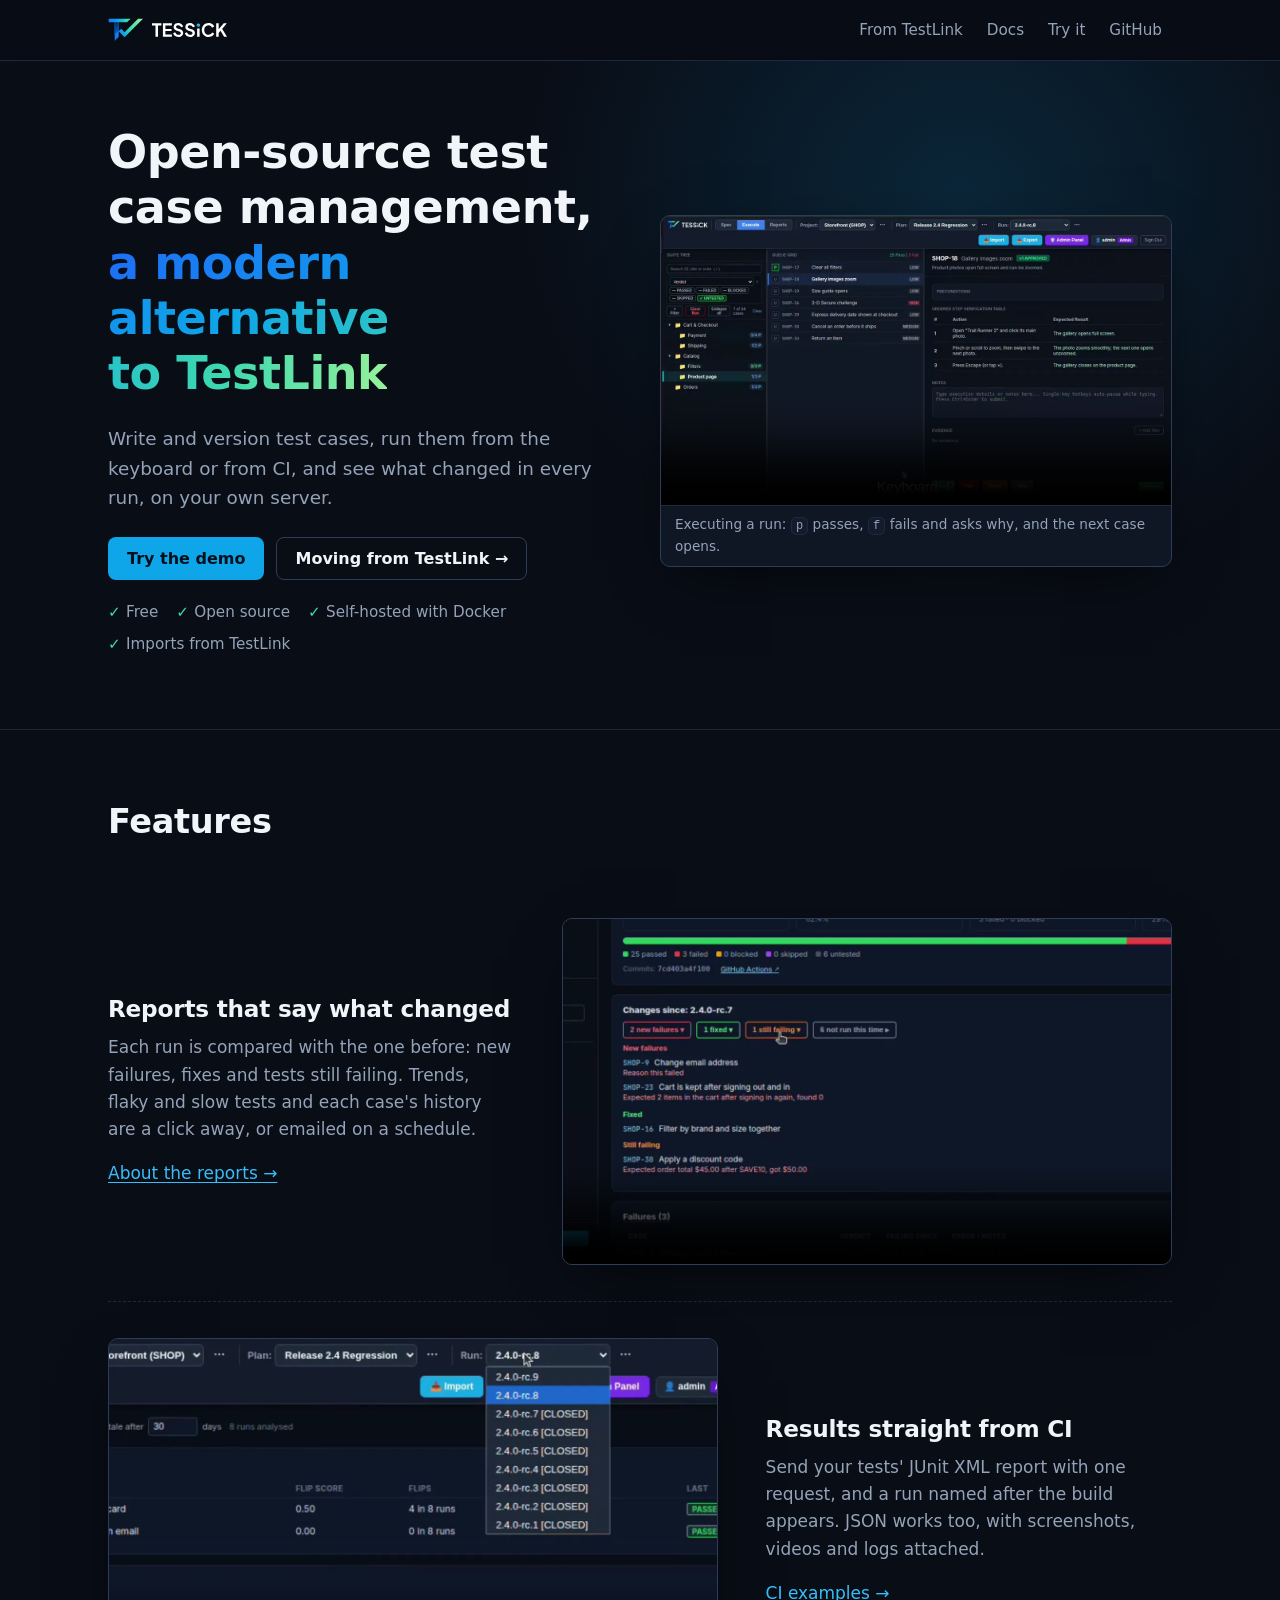
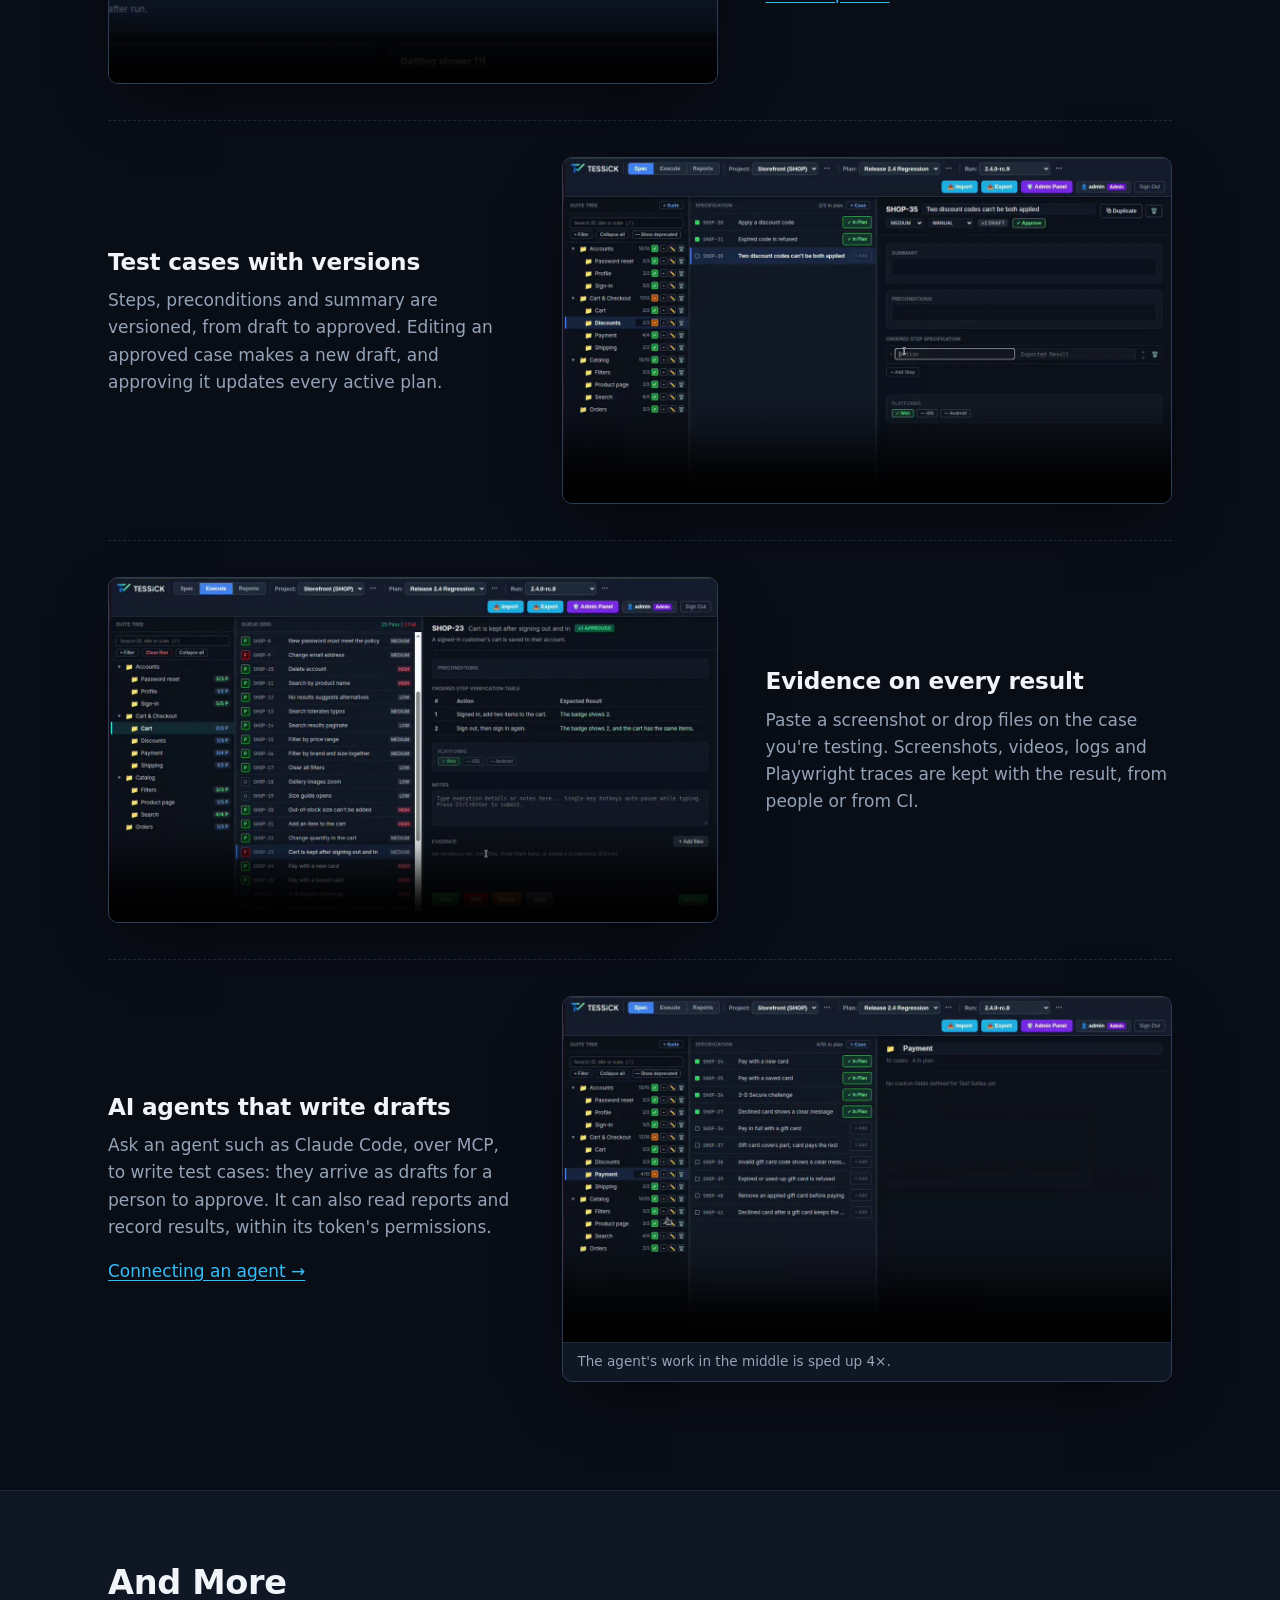
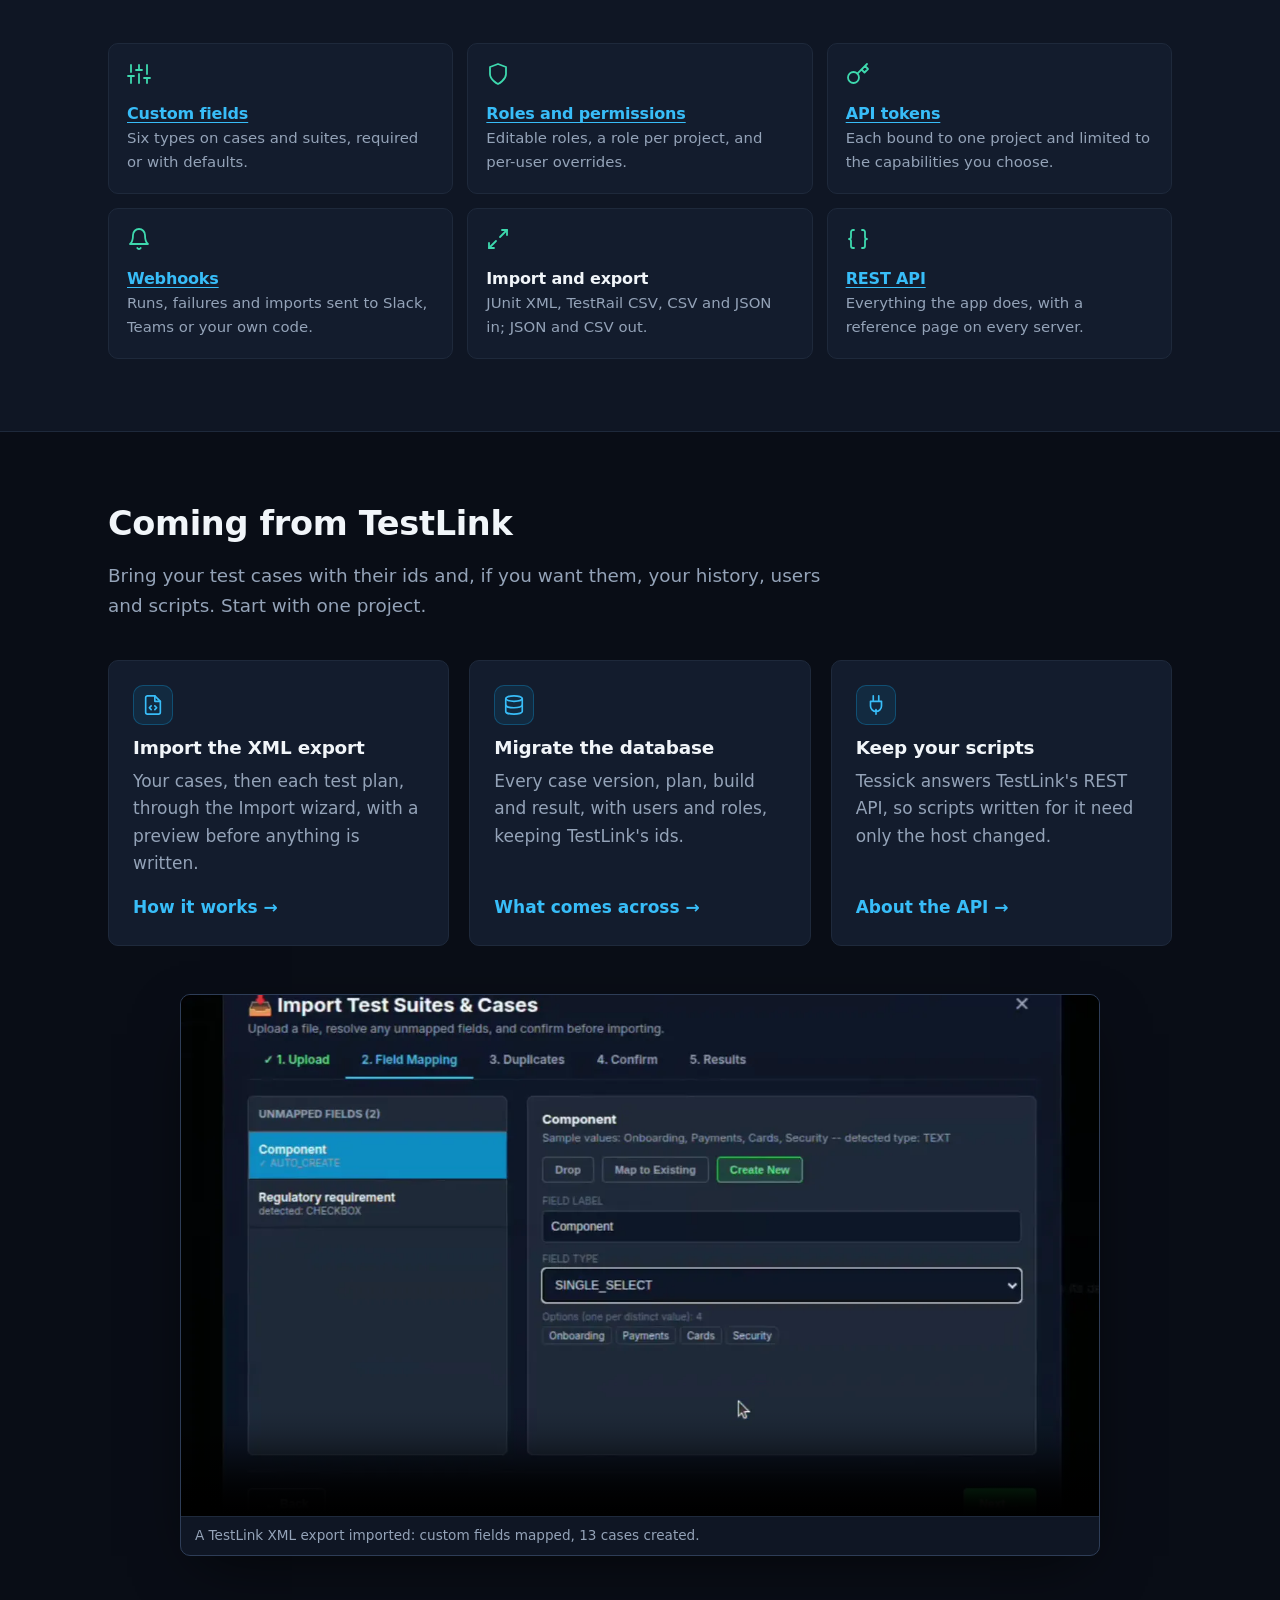
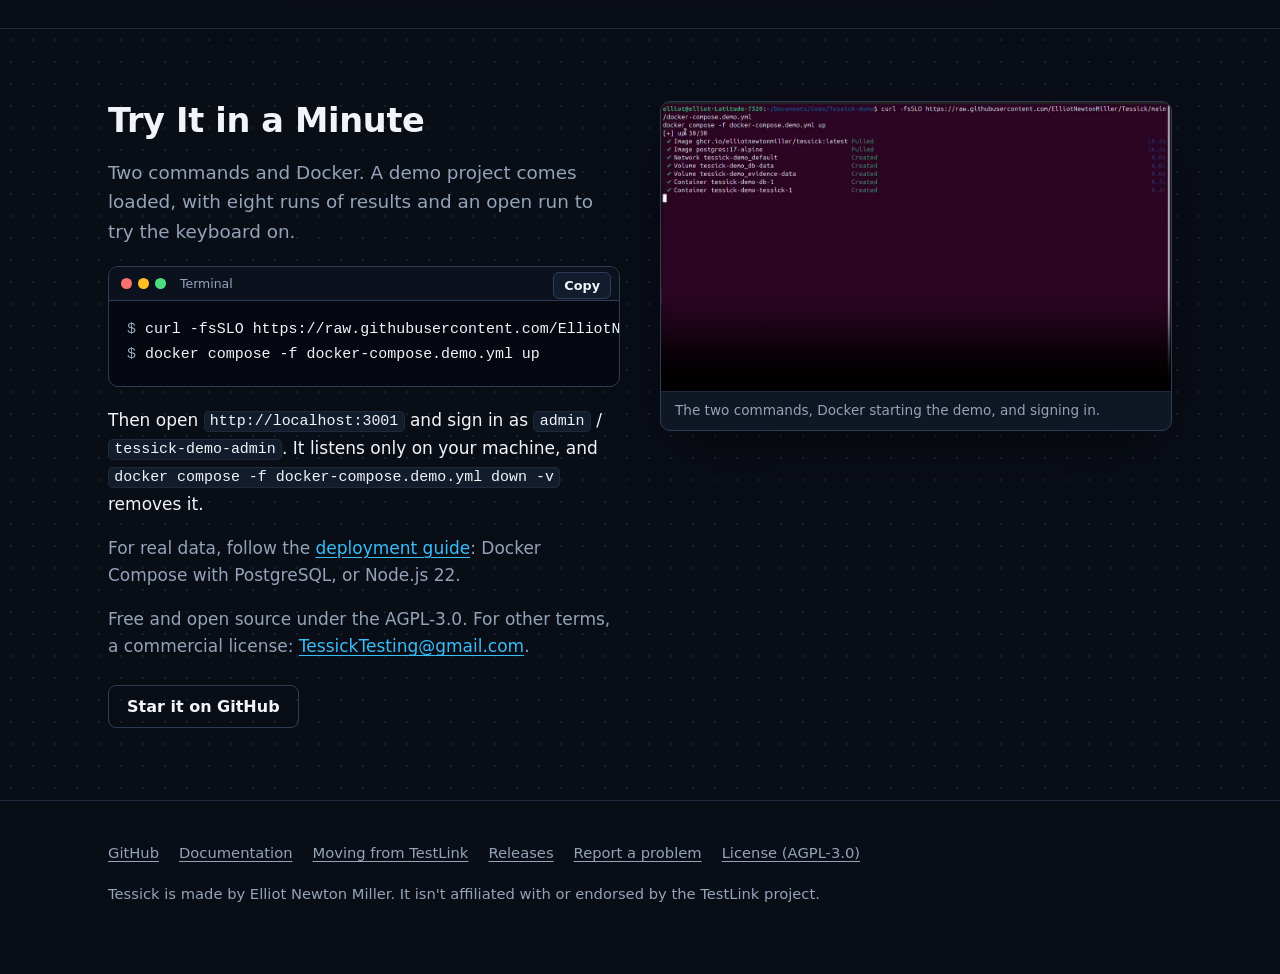
==== commit fc50c9c1: "Home: the features section is headed "Features" Co-Authored-By: Claude Opus 5.5 <noreply@anthropic.c" ====
--- a/index.html
+++ b/index.html
@@ -82,7 +82,7 @@
 <section id="features">
   <div class="wrap">
     <div class="section-head">
-      <h2>What You Get</h2>
+      <h2>Features</h2>
     </div>
 
     <div class="feature">
